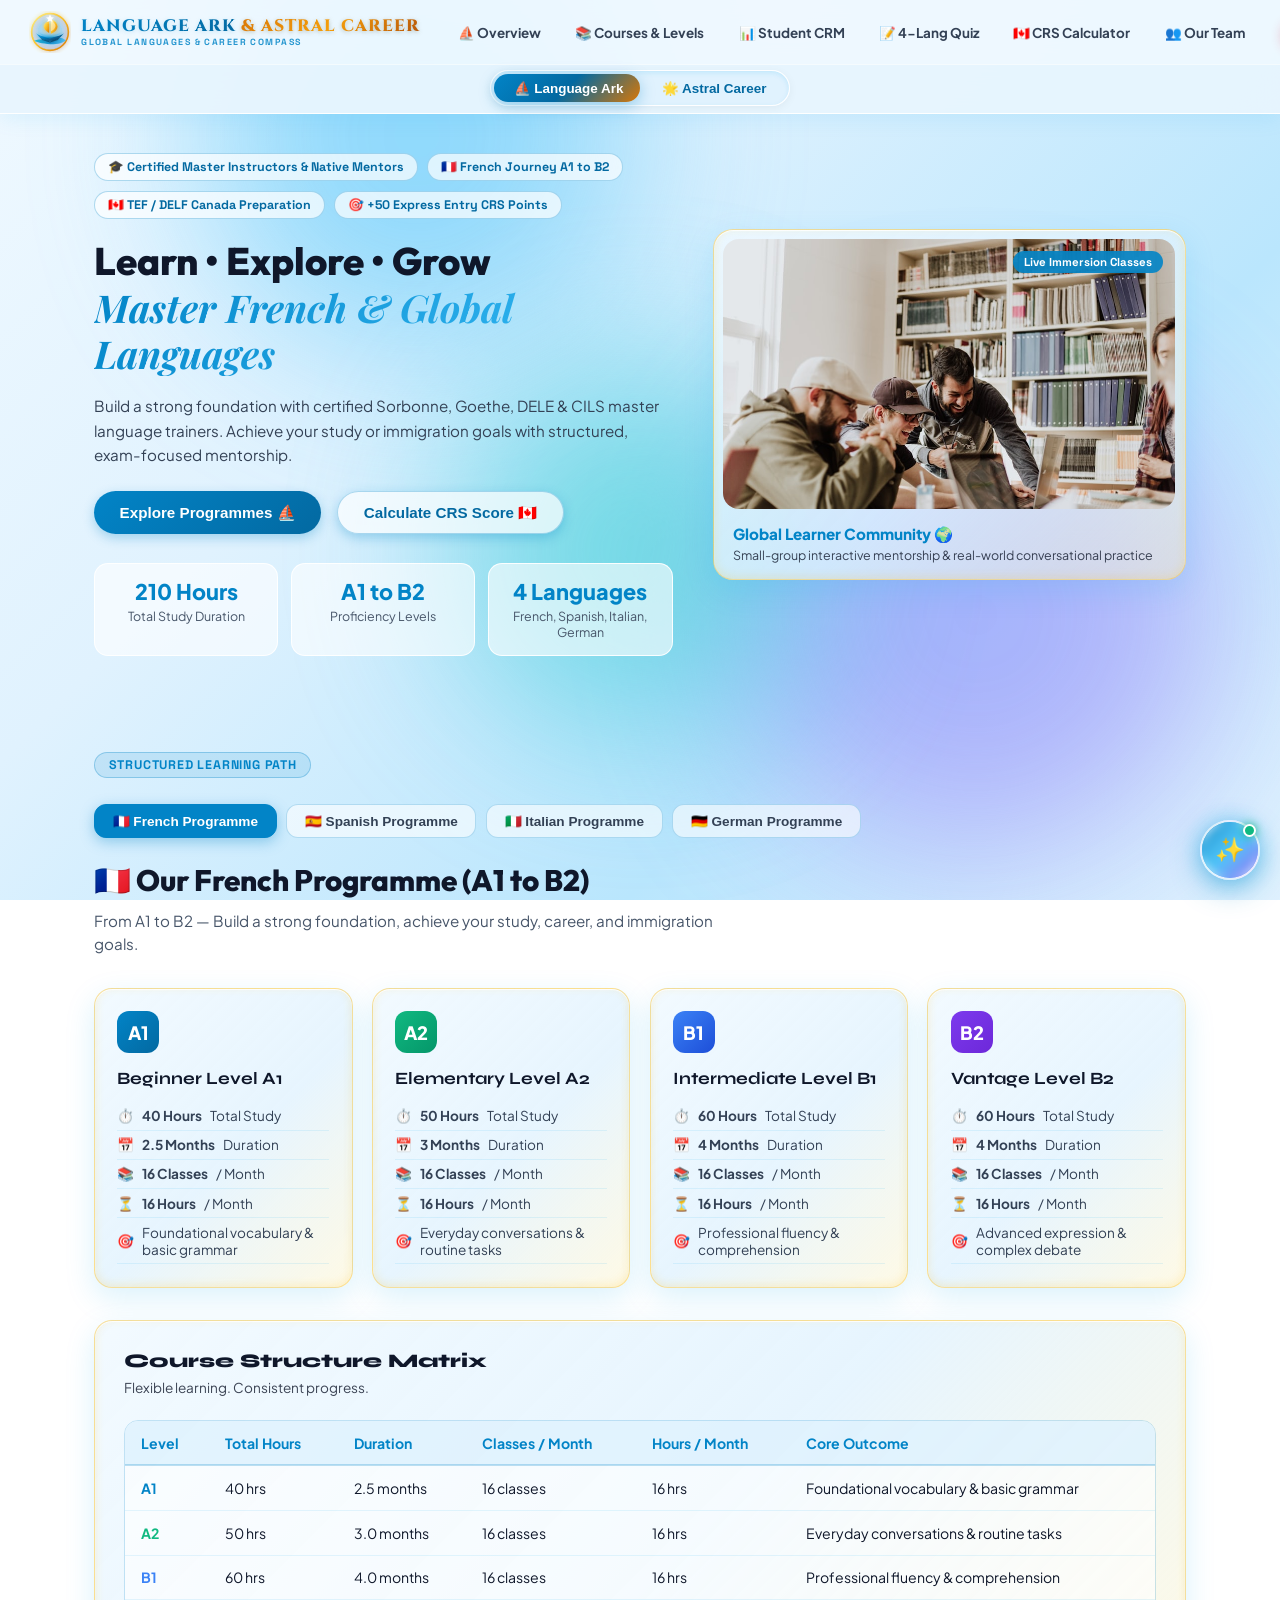
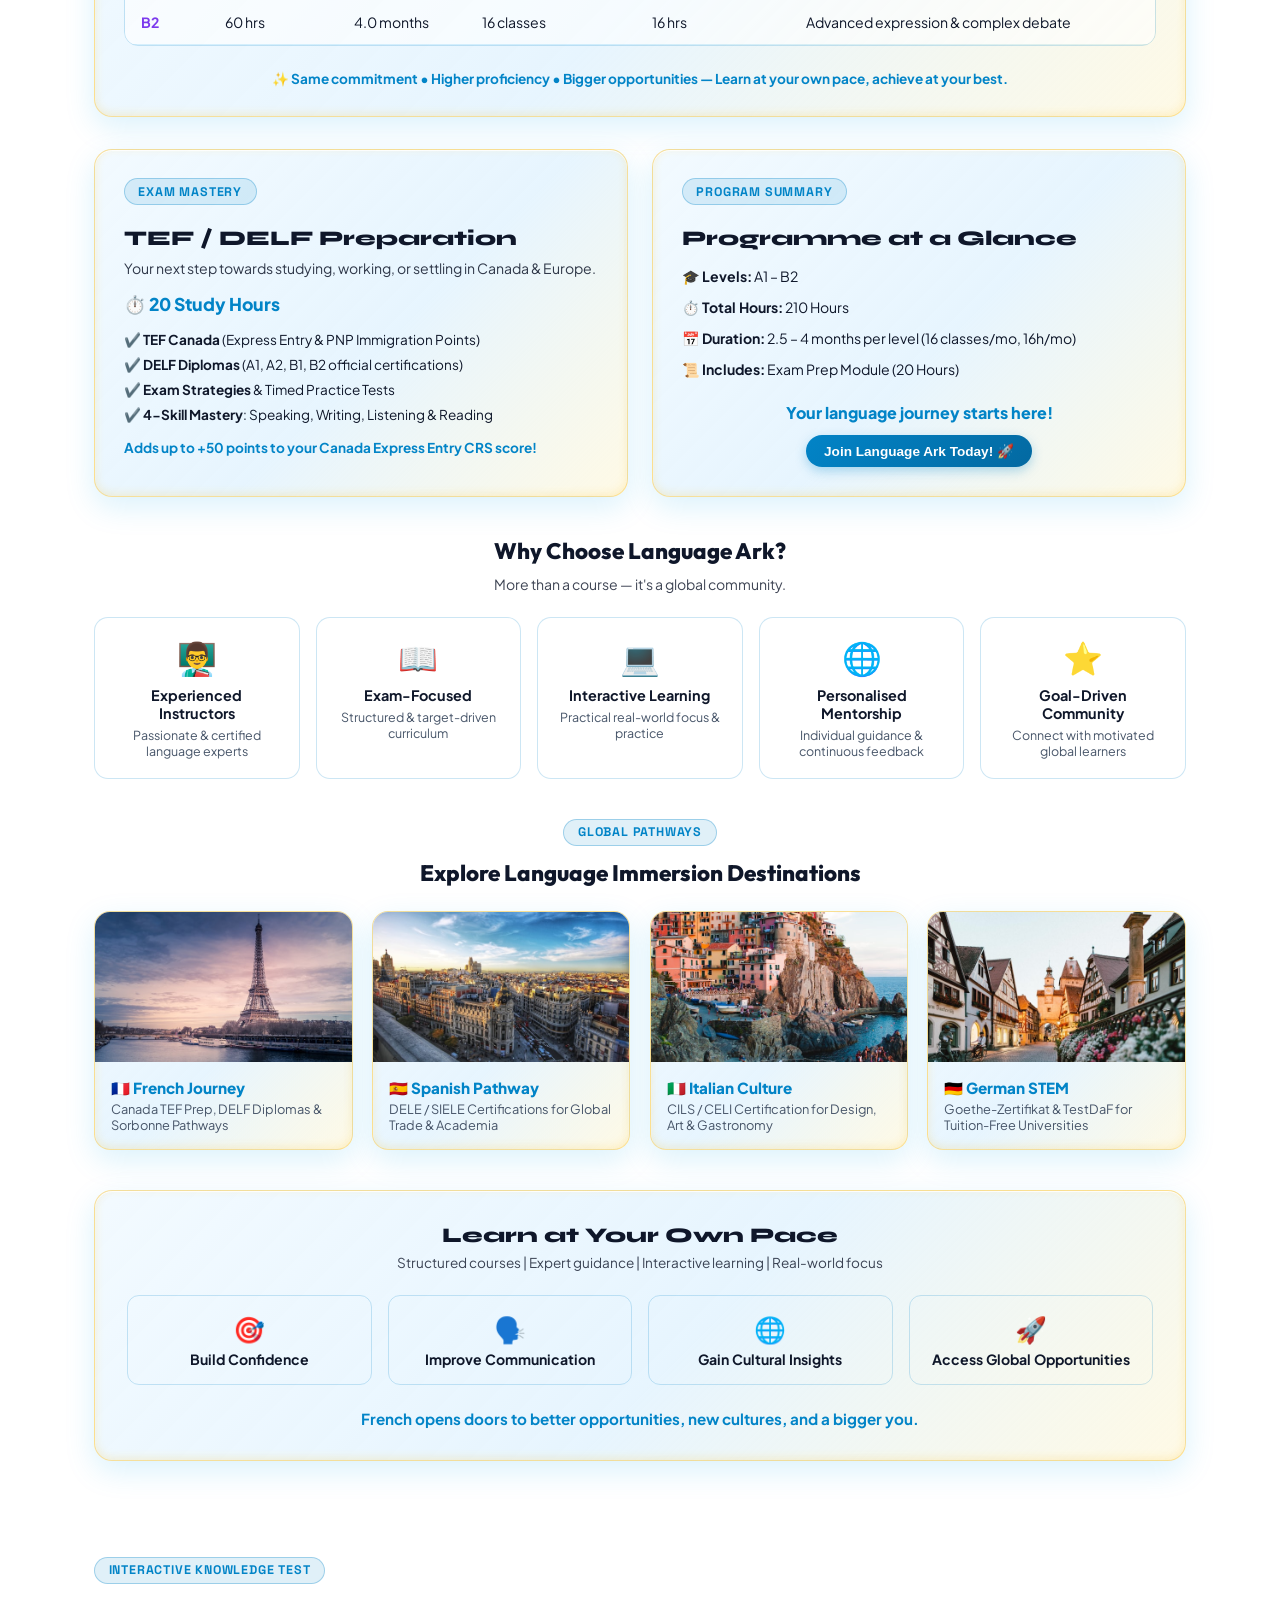
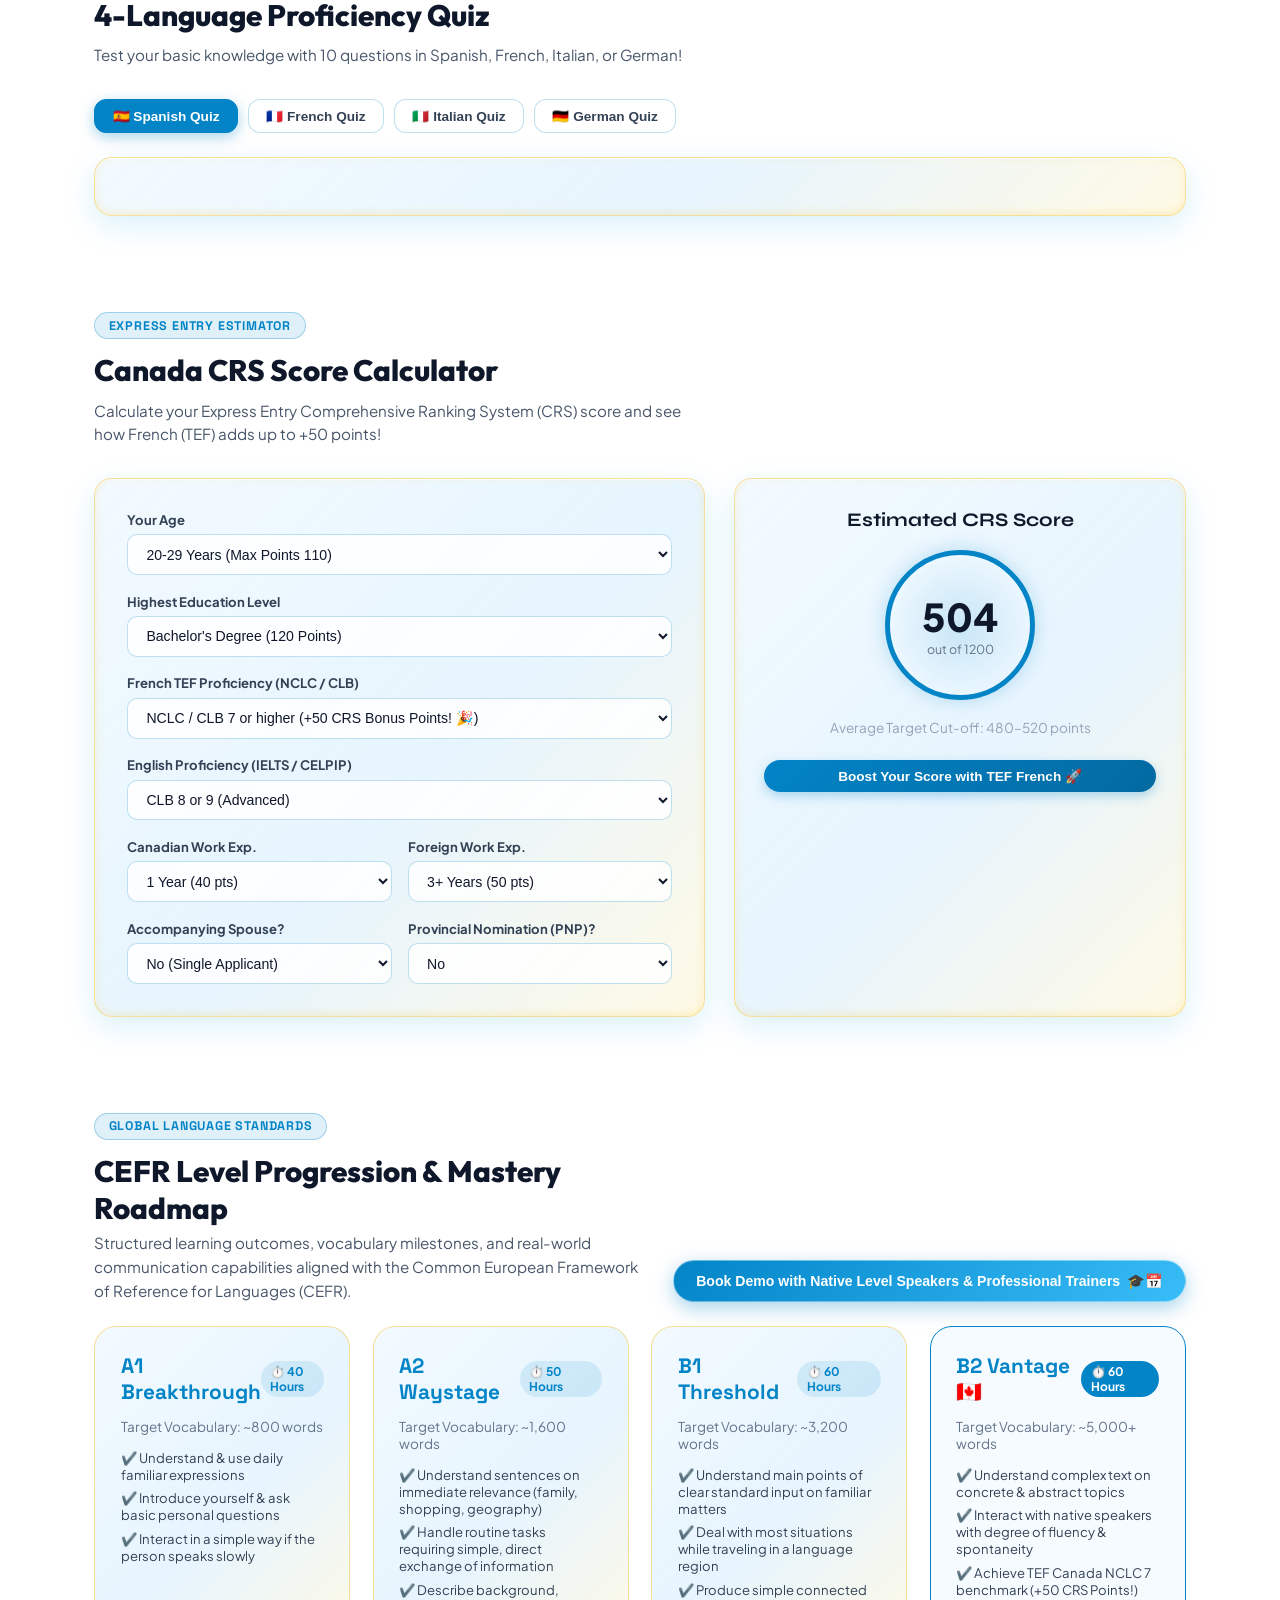
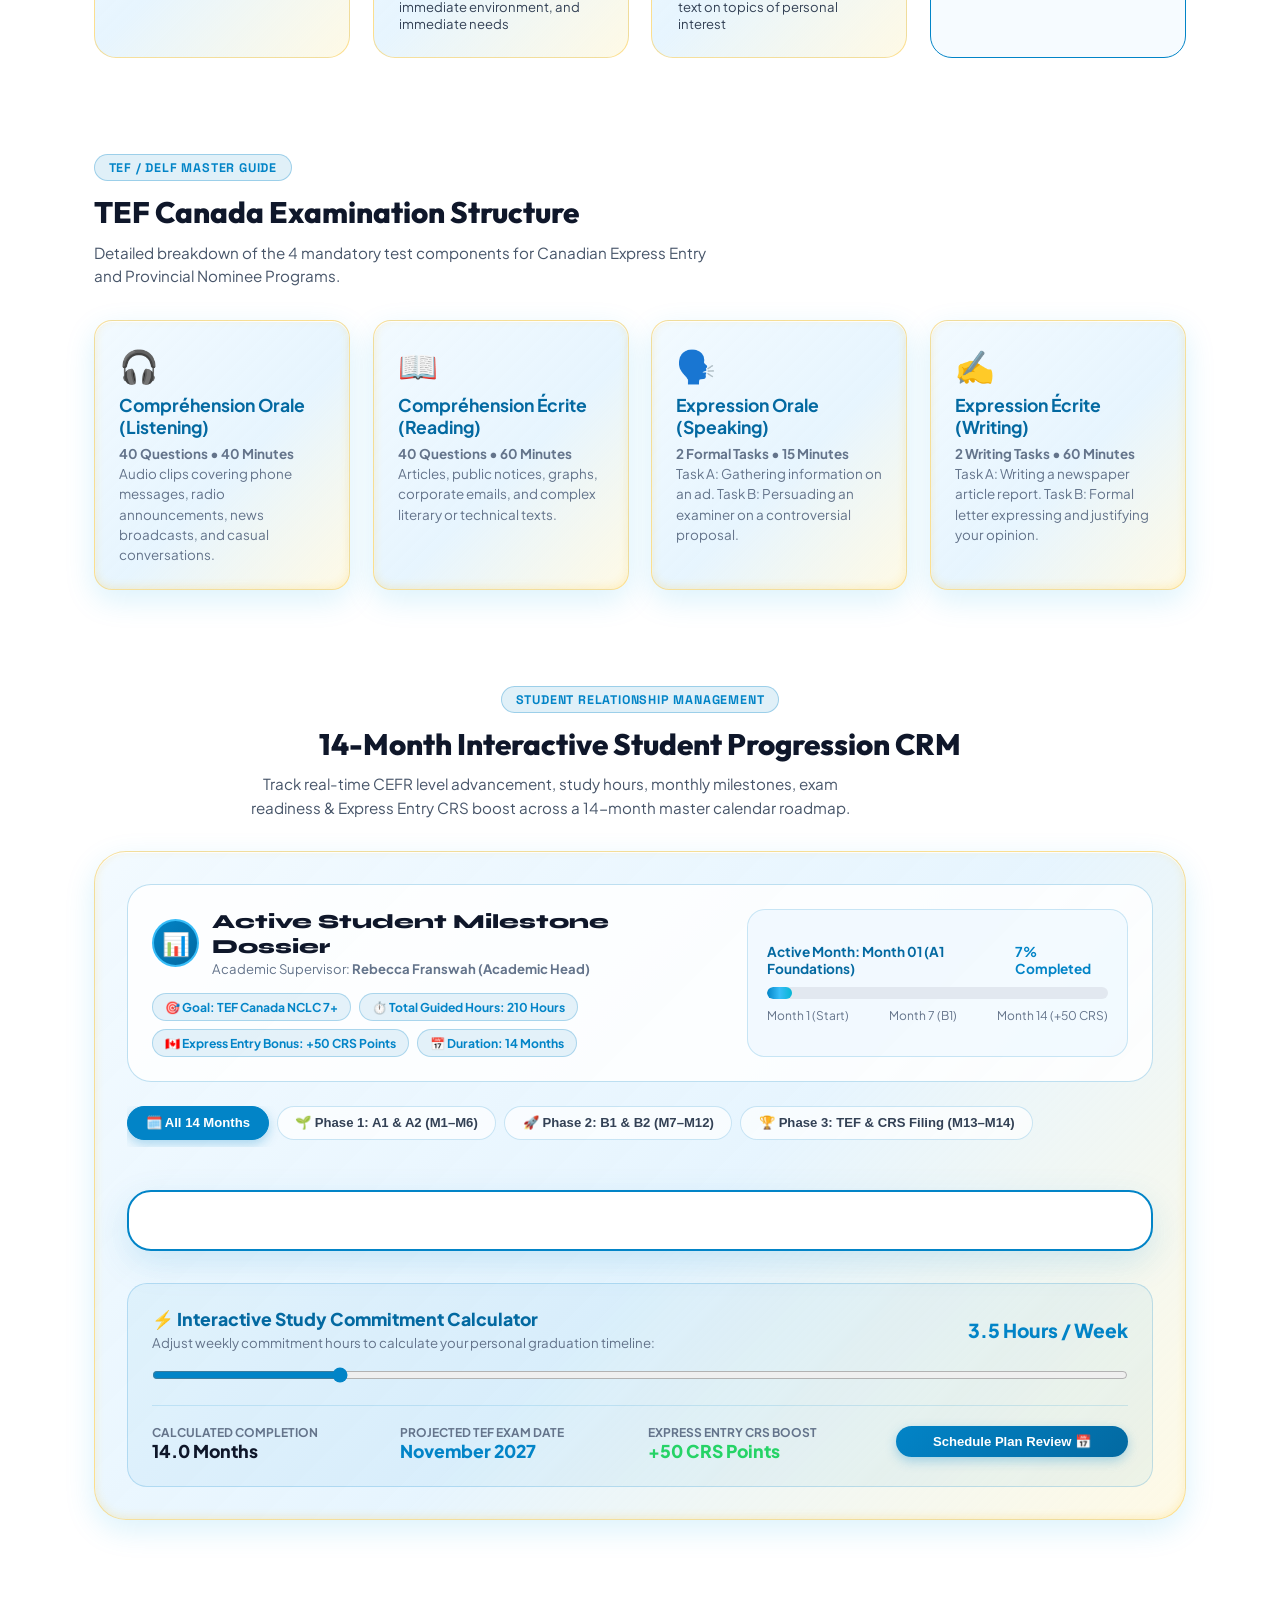
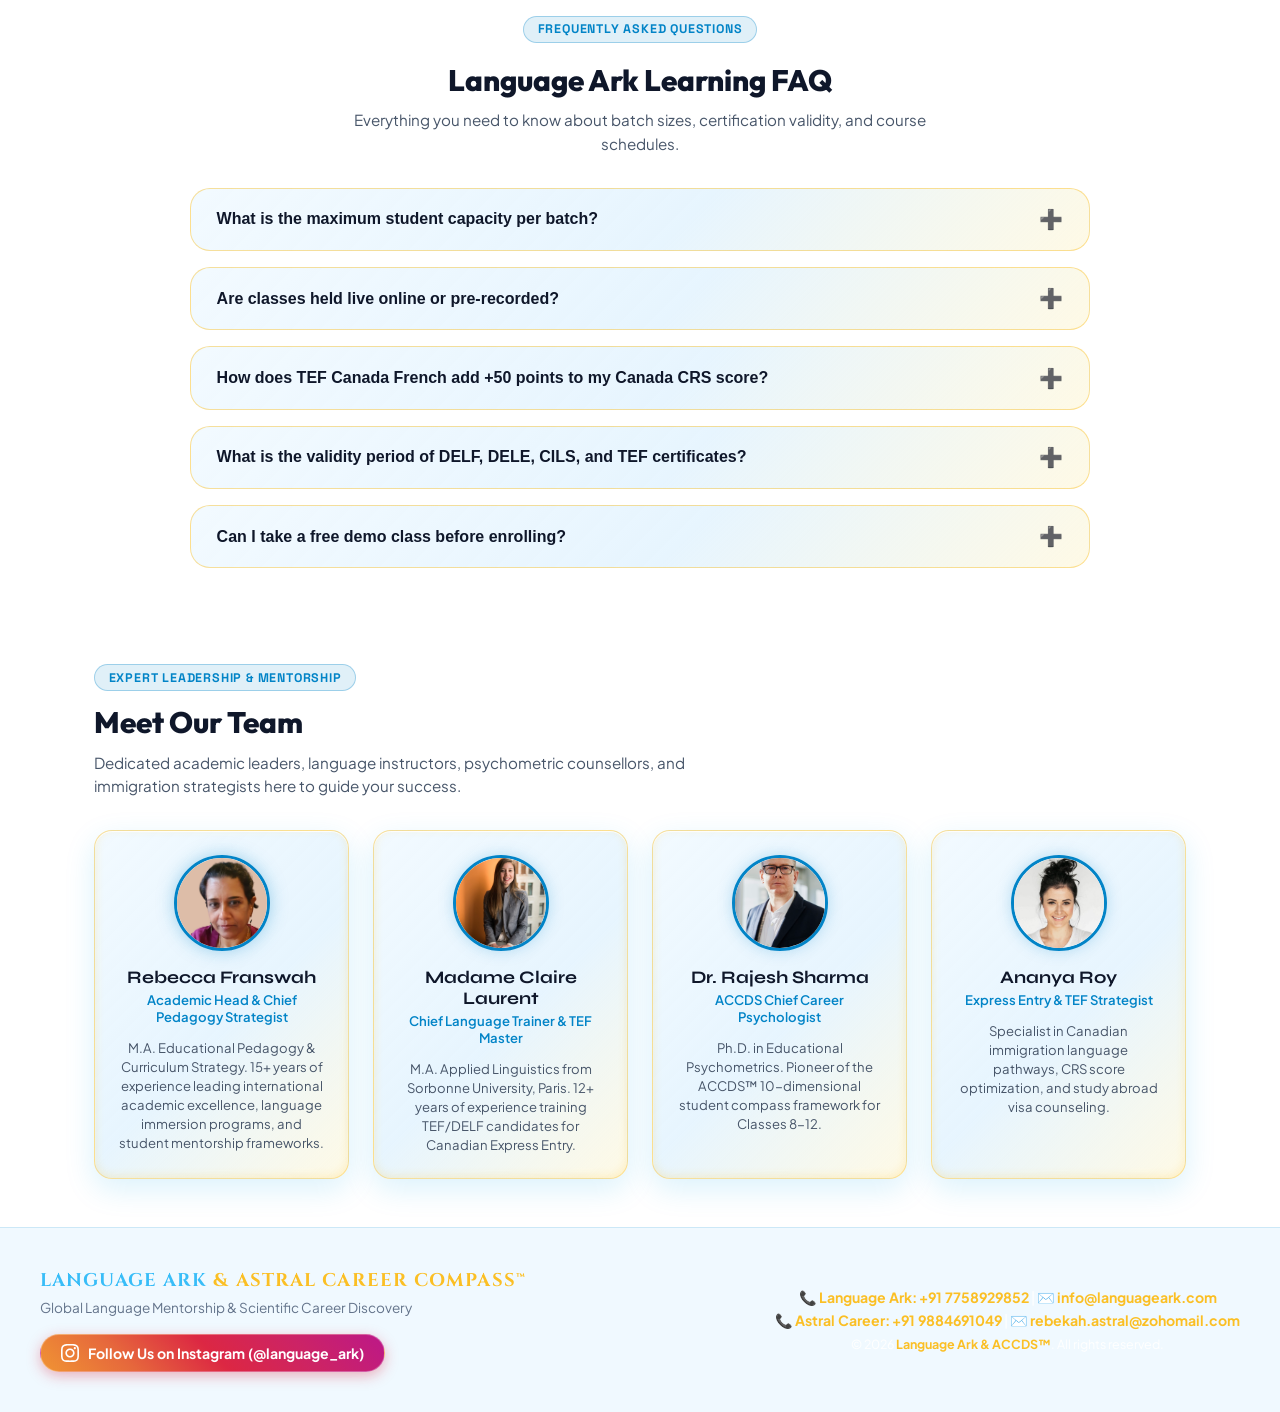
==== index_standalone.html @ 8233372b "first commit: Language Ark & Astral Career complete platform" ====
<!DOCTYPE html>
<html lang="en">
<head>
  <meta charset="UTF-8">
  <meta name="viewport" content="width=device-width, initial-scale=1.0">
  <title>Language Ark & Astral Career Counselling | Global Languages & Career Discovery</title>
  <meta name="description" content="Language Ark and Astral Career Compass - Learn French, Spanish, Italian, German, calculate your Canada CRS score, and explore scientific ACCDS career counselling.">
  
  <!-- Calendly Official Widget Integration -->
  <link href="https://assets.calendly.com/assets/external/widget.css" rel="stylesheet">
  <script src="https://assets.calendly.com/assets/external/widget.js" type="text/javascript" async></script>

  <!-- Custom Glassmorphism Stylesheet -->
  <style>
@import url('https://fonts.googleapis.com/css2?family=Cinzel:wght@600;700;800;900&family=Cinzel+Decorative:wght@700&family=Cormorant+Garamond:ital,wght@0,600;0,700;1,600;1,700&family=Dancing+Script:wght@700&family=Marcellus&family=Outfit:wght@400;500;600;700;800&family=Playfair+Display:ital,wght@0,600;0,700;1,600;1,700&family=Plus+Jakarta+Sans:ital,wght@0,300;0,400;0,500;0,600;0,700;0,800;1,400&family=Space+Grotesk:wght@500;600;700&family=Syne:wght@600;700;800&display=swap');


/* ANIMATED CURSIVE SCRIPT TYPOGRAPHY */
.cursive-text {
  font-family: 'Playfair Display', 'Dancing Script', serif;
  font-style: italic;
}

.cursive-glow-text {
  font-family: 'Playfair Display', 'Dancing Script', serif;
  font-style: italic;
  font-weight: 700;
  background: linear-gradient(135deg, #0284c7 0%, #38bdf8 50%, #06b6d4 100%);
  background-size: 200% auto;
  -webkit-background-clip: text;
  -webkit-text-fill-color: transparent;
  animation: cursiveShimmer 4s infinite ease-in-out;
  display: inline-block;
}

.cursive-gold-text {
  font-family: 'Playfair Display', 'Dancing Script', serif;
  font-style: italic;
  font-weight: 700;
  background: linear-gradient(135deg, #fbbf24 0%, #fef08a 50%, #d97706 100%);
  background-size: 200% auto;
  -webkit-background-clip: text;
  -webkit-text-fill-color: transparent;
  animation: cursiveShimmer 4s infinite ease-in-out;
  display: inline-block;
}

@keyframes cursiveShimmer {
  0% { background-position: 0% center; }
  50% { background-position: 100% center; }
  100% { background-position: 0% center; }
}

:root {
  /* Light Blue & Ocean Palette */
  --bg-light-blue: #f0f9ff;
  --bg-ice-gradient: linear-gradient(135deg, #f0f9ff 0%, #e0f2fe 35%, #bae6fd 70%, #e0f2fe 100%);
  --text-dark: #0f172a;
  --text-muted: #334155;
  --text-blue: #0284c7;
  --accent-gold: #d97706;
  --accent-cyan: #06b6d4;
  --accent-purple: #7c3aed;

  /* Typography */
  --font-heading: 'Syne', 'Outfit', sans-serif;
  --font-mono: 'Space Grotesk', sans-serif;
  --font-body: 'Plus Jakarta Sans', sans-serif;

  /* Light Blue Frosted White Glass with Gold Accent Token */
  --glass-bg: linear-gradient(135deg, rgba(240, 249, 255, 0.85) 0%, rgba(224, 242, 254, 0.78) 55%, rgba(254, 243, 199, 0.45) 100%);
  --glass-bg-hover: linear-gradient(135deg, rgba(240, 249, 255, 0.95) 0%, rgba(224, 242, 254, 0.9) 55%, rgba(253, 230, 138, 0.6) 100%);
  --glass-border: rgba(251, 191, 36, 0.45);
  --glass-shadow: 0 10px 30px rgba(14, 165, 233, 0.15), inset 0 1px 1px rgba(255, 255, 255, 0.95), inset 0 -2px 10px rgba(251, 191, 36, 0.2);
  --glass-blur: blur(20px);
}

.brand-title, .section-heading, h1, h2, h3 {
  font-family: var(--font-heading);
}

.section-tag, .hero-badge, .step-num-badge {
  font-family: var(--font-mono);
}

/* Sophisticated Questionnaire Components */
.pro-stepper-bar {
  display: flex;
  align-items: center;
  gap: 0.5rem;
  overflow-x: auto;
  padding: 0.6rem;
  background: rgba(15, 28, 56, 0.6);
  border-radius: 9999px;
  border: 1px solid rgba(251, 191, 36, 0.25);
  margin-bottom: 2rem;
}

.pro-step-item {
  display: flex;
  align-items: center;
  gap: 0.4rem;
  padding: 0.4rem 0.9rem;
  border-radius: 9999px;
  background: rgba(255, 255, 255, 0.05);
  color: #94a3b8;
  font-family: var(--font-mono);
  font-size: 0.78rem;
  font-weight: 700;
  cursor: pointer;
  transition: all 0.3s ease;
  white-space: nowrap;
}

.pro-step-item.active-step {
  background: linear-gradient(135deg, #fbbf24 0%, #d97706 100%);
  color: #0f172a;
  box-shadow: 0 0 15px rgba(251, 191, 36, 0.4);
}

.pro-step-item.completed-step {
  background: rgba(16, 185, 129, 0.2);
  color: #34d399;
  border: 1px solid rgba(16, 185, 129, 0.4);
}

* {
  box-sizing: border-box;
  margin: 0;
  padding: 0;
  scroll-behavior: smooth;
}

body {
  font-family: 'Plus Jakarta Sans', 'Outfit', sans-serif;
  background: var(--bg-ice-gradient);
  background-attachment: fixed;
  color: var(--text-dark);
  overflow-x: hidden;
  min-height: 100vh;
  position: relative;
  font-size: 0.92rem;
  transition: background 0.5s ease, color 0.5s ease;
}

/* ASTRAL SOPHISTICATED LIGHT ICE & FROSTED GLASS THEME (MATCHES SYSTEM) */
body.theme-astral {
  background: var(--bg-ice-gradient) !important;
  background-attachment: fixed !important;
  color: var(--text-dark) !important;
}

body.theme-astral .navbar-glass {
  background: rgba(10, 32, 58, 0.88) !important;
  border-bottom: 1px solid rgba(255, 255, 255, 0.2) !important;
  box-shadow: 0 6px 25px rgba(0, 0, 0, 0.35);
  backdrop-filter: blur(20px) !important;
  -webkit-backdrop-filter: blur(20px) !important;
}

body.theme-astral .brand-title {
  color: #fbbf24 !important;
}

body.theme-astral .nav-link-item a {
  color: #f1f5f9 !important;
}

body.theme-astral .nav-link-item a:hover {
  color: #fbbf24 !important;
  background: rgba(255, 255, 255, 0.2) !important;
}

body.theme-astral .glass-panel, body.theme-astral .glass-panel-interactive {
  background: linear-gradient(145deg, rgba(16, 48, 84, 0.68) 0%, rgba(24, 72, 120, 0.58) 55%, rgba(251, 191, 36, 0.25) 100%) !important;
  border: 1px solid rgba(251, 191, 36, 0.45) !important;
  color: #f8fafc !important;
  box-shadow: 0 15px 35px rgba(0, 0, 0, 0.35), inset 0 1px 1px rgba(255, 255, 255, 0.35), inset 0 -2px 12px rgba(251, 191, 36, 0.22) !important;
  backdrop-filter: blur(22px) saturate(150%) !important;
  -webkit-backdrop-filter: blur(22px) saturate(150%) !important;
}

body.theme-astral .glass-panel-interactive:hover {
  background: linear-gradient(145deg, rgba(22, 64, 112, 0.85) 0%, rgba(32, 92, 152, 0.78) 55%, rgba(251, 191, 36, 0.38) 100%) !important;
  border-color: #fbbf24 !important;
  box-shadow: 0 20px 45px rgba(251, 191, 36, 0.45), inset 0 1px 1px rgba(255, 255, 255, 0.45) !important;
}

body.theme-astral .liquid-bg-container {
  opacity: 0.6 !important;
}

body.theme-astral .orb-1 {
  background: radial-gradient(circle, #f59e0b 0%, #d97706 100%) !important;
  opacity: 0.35 !important;
}

body.theme-astral .orb-2 {
  background: radial-gradient(circle, #38bdf8 0%, #1d4ed8 100%) !important;
  opacity: 0.4 !important;
}

body.theme-astral .orb-3 {
  background: radial-gradient(circle, #60a5fa 0%, #0369a1 100%) !important;
  opacity: 0.35 !important;
}

/* HIGH CONTRAST NAVY BLUE TYPOGRAPHY OVERRIDES FOR ASTRAL TAB DESCRIPTIONS */
body.theme-astral p,
body.theme-astral .hero-description,
body.theme-astral .card-desc,
body.theme-astral .caption-sub,
body.theme-astral .text-muted,
body.theme-astral .sub-text,
body.theme-astral .section-subtitle,
body.theme-astral .team-bio {
  color: #0b2545 !important;
  font-weight: 600 !important;
}

body.theme-astral h1,
body.theme-astral h2,
body.theme-astral h3,
body.theme-astral h4,
body.theme-astral h5,
body.theme-astral h6,
body.theme-astral .hero-title,
body.theme-astral .card-title,
body.theme-astral .section-heading,
body.theme-astral .caption-title {
  color: #041226 !important;
  font-weight: 800 !important;
}

/* Background Liquid Ambient Canvas */
.liquid-bg-container {
  position: fixed;
  top: 0;
  left: 0;
  width: 100vw;
  height: 100vh;
  z-index: -2;
  overflow: hidden;
  pointer-events: none;
}

.liquid-orb {
  position: absolute;
  border-radius: 50%;
  filter: blur(80px);
  opacity: 0.55;
  animation: floatOrb 22s infinite alternate ease-in-out;
}

.orb-1 {
  top: -10%;
  left: 15%;
  width: 450px;
  height: 450px;
  background: radial-gradient(circle, #38bdf8 0%, #7dd3fc 100%);
}

.orb-2 {
  bottom: 5%;
  right: 5%;
  width: 480px;
  height: 480px;
  background: radial-gradient(circle, #818cf8 0%, #c084fc 100%);
  animation-delay: -7s;
}

.orb-3 {
  top: 40%;
  left: 35%;
  width: 380px;
  height: 380px;
  background: radial-gradient(circle, #2dd4bf 0%, #38bdf8 100%);
  animation-delay: -14s;
}

@keyframes floatOrb {
  0% { transform: translate(0, 0) scale(1); }
  50% { transform: translate(70px, 50px) scale(1.12); }
  100% { transform: translate(-40px, 90px) scale(0.92); }
}

/* Glass Surface Styling */
.glass-panel {
  background: var(--glass-bg);
  backdrop-filter: var(--glass-blur);
  -webkit-backdrop-filter: var(--glass-blur);
  border: 1px solid var(--glass-border);
  border-radius: 18px;
  box-shadow: var(--glass-shadow);
  transition: all 0.35s cubic-bezier(0.16, 1, 0.3, 1);
}

.glass-panel-interactive {
  background: var(--glass-bg);
  backdrop-filter: var(--glass-blur);
  -webkit-backdrop-filter: var(--glass-blur);
  border: 1px solid var(--glass-border);
  border-radius: 18px;
  box-shadow: var(--glass-shadow);
  transition: all 0.3s cubic-bezier(0.16, 1, 0.3, 1);
}

.glass-panel-interactive:hover {
  background: var(--glass-bg-hover);
  transform: translateY(-3px);
  border-color: #38bdf8;
  box-shadow: 0 15px 35px rgba(14, 165, 233, 0.2), 0 0 20px rgba(56, 189, 248, 0.25);
}

/* Header Navigation Bar */
.navbar-glass {
  position: fixed;
  top: 0;
  left: 0;
  right: 0;
  z-index: 1000;
  background: rgba(240, 249, 255, 0.92);
  backdrop-filter: blur(25px);
  -webkit-backdrop-filter: blur(25px);
  border-bottom: 1px solid rgba(255, 255, 255, 0.95);
  box-shadow: 0 4px 20px rgba(14, 165, 233, 0.1);
  transition: background 0.4s cubic-bezier(0.4, 0, 0.2, 1), border-color 0.4s ease, box-shadow 0.4s ease;
}

.navbar-top-row {
  display: flex;
  align-items: center;
  justify-content: space-between;
  padding: 0.55rem 1.8rem;
  gap: 1.5rem;
}

.navbar-nav-links-wrapper {
  display: flex;
  align-items: center;
  justify-content: center;
  flex: 1;
}

.navbar-tab-row {
  display: flex;
  align-items: center;
  justify-content: center;
  padding: 0.35rem 1.8rem 0.45rem 1.8rem;
  background: rgba(224, 242, 254, 0.5);
  border-top: 1px solid rgba(255, 255, 255, 0.6);
  transition: all 0.35s ease;
}

body.theme-astral .navbar-tab-row {
  background: rgba(11, 37, 69, 0.75);
  border-top: 1px solid rgba(251, 191, 36, 0.25);
}

.brand-container {
  display: flex;
  align-items: center;
  gap: 0.65rem;
  cursor: pointer;
  flex-shrink: 0;
  transition: transform 0.3s ease;
  user-select: none;
}

.brand-container:hover {
  transform: translateY(-1px);
}

.brand-logo-svg {
  transition: transform 0.4s cubic-bezier(0.34, 1.56, 0.64, 1), filter 0.4s ease;
}

.brand-container:hover .brand-logo-svg {
  transform: scale(1.08) rotate(3deg);
  filter: drop-shadow(0 0 12px rgba(56, 189, 248, 0.6));
}

.brand-text-group {
  display: flex;
  flex-direction: column;
  justify-content: center;
  line-height: 1.12;
}

.brand-title {
  font-family: 'Cinzel', 'Cormorant Garamond', 'Playfair Display', serif;
  font-size: 1.04rem;
  font-weight: 800;
  letter-spacing: 0.06em;
  text-transform: uppercase;
  background: linear-gradient(135deg, #0284c7 0%, #0369a1 50%, #0f172a 100%);
  -webkit-background-clip: text;
  -webkit-text-fill-color: transparent;
  filter: drop-shadow(0 1px 2px rgba(2, 132, 199, 0.2));
  transition: all 0.4s cubic-bezier(0.4, 0, 0.2, 1);
  white-space: nowrap;
}

body.theme-astral .brand-title {
  background: linear-gradient(135deg, #ffffff 0%, #e0f2fe 45%, #38bdf8 100%);
  -webkit-background-clip: text;
  -webkit-text-fill-color: transparent;
  filter: drop-shadow(0 0 10px rgba(56, 189, 248, 0.5));
}

.brand-subtext {
  font-family: 'Cinzel', 'Cormorant Garamond', 'Playfair Display', serif;
  font-size: 1.04rem;
  font-weight: 800;
  letter-spacing: 0.06em;
  text-transform: uppercase;
  background: linear-gradient(135deg, #d97706 0%, #f59e0b 50%, #b45309 100%);
  -webkit-background-clip: text;
  -webkit-text-fill-color: transparent;
  filter: drop-shadow(0 1px 2px rgba(217, 119, 6, 0.25));
  transition: all 0.4s cubic-bezier(0.4, 0, 0.2, 1);
}

body.theme-astral .brand-subtext {
  background: linear-gradient(135deg, #fbbf24 0%, #fff5c0 35%, #f59e0b 70%, #d97706 100%);
  background-size: 200% auto;
  -webkit-background-clip: text;
  -webkit-text-fill-color: transparent;
  animation: brandGoldGlow 4s infinite ease-in-out;
  filter: drop-shadow(0 0 12px rgba(251, 191, 36, 0.5));
}

.brand-tagline {
  font-family: 'Space Grotesk', 'Plus Jakarta Sans', sans-serif;
  font-size: 0.56rem;
  font-weight: 700;
  letter-spacing: 0.16em;
  text-transform: uppercase;
  color: #0284c7;
  opacity: 0.85;
  margin-top: 1px;
  transition: color 0.4s ease, opacity 0.4s ease;
  white-space: nowrap;
}

body.theme-astral .brand-tagline {
  color: #fbbf24;
  opacity: 0.9;
  text-shadow: 0 0 6px rgba(251, 191, 36, 0.35);
}

@keyframes brandGoldGlow {
  0% { background-position: 0% center; }
  50% { background-position: 100% center; }
  100% { background-position: 0% center; }
}


/* CENTERED MAIN TABS */
.tab-switcher-container {
  display: flex;
  position: relative;
  background: rgba(224, 242, 254, 0.85);
  padding: 3px;
  border-radius: 9999px;
  border: 1px solid rgba(255, 255, 255, 0.95);
  box-shadow: inset 0 2px 5px rgba(14, 165, 233, 0.15), 0 2px 10px rgba(0, 0, 0, 0.05);
  flex-shrink: 0;
}

body.theme-astral .tab-switcher-container {
  background: rgba(8, 22, 39, 0.9);
  border-color: rgba(251, 191, 36, 0.4);
}

.tab-btn {
  padding: 0.4rem 1.2rem;
  border-radius: 9999px;
  border: none;
  background: transparent;
  color: #0369a1;
  font-weight: 700;
  font-size: 0.84rem;
  cursor: pointer;
  transition: all 0.35s ease;
  display: flex;
  align-items: center;
  gap: 0.35rem;
  position: relative;
  z-index: 2;
  white-space: nowrap;
}

body.theme-astral .tab-btn {
  color: #cbd5e1;
}

.tab-btn.active {
  color: #ffffff !important;
}

.tab-btn-pill {
  position: absolute;
  top: 3px;
  bottom: 3px;
  left: 3px;
  width: calc(50% - 3px);
  border-radius: 9999px;
  background: linear-gradient(135deg, #0284c7 0%, #0369a1 50%, #d97706 100%);
  box-shadow: 0 4px 15px rgba(2, 132, 199, 0.35);
  transition: transform 0.35s cubic-bezier(0.34, 1.56, 0.64, 1);
  z-index: 1;
}

.tab-switcher-container[data-active="astral"] .tab-btn-pill {
  transform: translateX(100%);
  background: linear-gradient(135deg, #fbbf24 0%, #d97706 60%, #7c3aed 100%);
  box-shadow: 0 4px 15px rgba(251, 191, 36, 0.4);
}

/* Nav Section Links & Action */
.nav-links {
  display: flex;
  align-items: center;
  justify-content: center;
  gap: 0.45rem;
  list-style: none;
  flex-wrap: nowrap;
}

.nav-link-item a {
  color: #334155;
  text-decoration: none;
  font-size: 0.84rem;
  font-weight: 700;
  padding: 0.35rem 0.85rem;
  border-radius: 9999px;
  transition: all 0.25s ease;
  white-space: nowrap;
}

.nav-link-item a:hover {
  color: #0284c7;
  background: rgba(255, 255, 255, 0.7);
  transform: translateY(-1px);
}

.cta-demo-btn {
  background: linear-gradient(135deg, #0284c7 0%, #0369a1 100%);
  color: #ffffff;
  font-weight: 700;
  font-size: 0.85rem;
  padding: 0.5rem 1.1rem;
  border-radius: 9999px;
  border: none;
  cursor: pointer;
  box-shadow: 0 4px 12px rgba(2, 132, 199, 0.3);
  transition: all 0.25s ease;
  display: flex;
  align-items: center;
  gap: 0.4rem;
}

.cta-demo-btn:hover {
  transform: scale(1.03);
  box-shadow: 0 6px 18px rgba(2, 132, 199, 0.45);
}

/* Hero Photography Split Layout */
.hero-split-grid {
  display: grid;
  grid-template-columns: 1.1fr 0.9fr;
  gap: 2.5rem;
  align-items: center;
}

@media (max-width: 900px) {
  .hero-split-grid {
    grid-template-columns: 1fr;
    text-align: center;
  }
}

.hero-photo-card {
  padding: 0.6rem;
  border-radius: 20px;
  overflow: hidden;
}

.hero-img-wrapper {
  position: relative;
  width: 100%;
  height: 270px;
  border-radius: 16px;
  overflow: hidden;
}

.hero-people-img {
  width: 100%;
  height: 100%;
  object-fit: cover;
  display: block;
  transition: transform 0.4s ease;
}

.hero-photo-card:hover .hero-people-img {
  transform: scale(1.04);
}

.hero-img-badge {
  position: absolute;
  top: 12px;
  right: 12px;
  background: rgba(2, 132, 199, 0.9);
  color: #ffffff;
  font-family: var(--font-mono);
  font-size: 0.72rem;
  font-weight: 700;
  padding: 0.25rem 0.7rem;
  border-radius: 9999px;
  backdrop-filter: blur(10px);
}

.hero-photo-caption {
  padding: 0.9rem 0.6rem 0.4rem 0.6rem;
}

.caption-title {
  font-weight: 800;
  font-size: 0.95rem;
  color: #0284c7;
}

.caption-sub {
  font-size: 0.78rem;
  opacity: 0.8;
  margin-top: 0.2rem;
}

/* View Transition Container */
.tab-content-wrapper {
  margin-top: 105px;
  position: relative;
  width: 100%;
  min-height: calc(100vh - 105px);
}

.tab-pane {
  display: none;
  opacity: 0;
  transform: translateY(10px);
  transition: opacity 0.4s ease, transform 0.4s ease;
}

.tab-pane.active-pane {
  display: block;
  opacity: 1;
  transform: translateY(0);
}

/* Section Containers & Perfect Reduced Typography */
.section-container {
  max-width: 1140px;
  margin: 0 auto;
  padding: 3rem 1.5rem;
}

.section-tag {
  display: inline-flex;
  align-items: center;
  gap: 0.4rem;
  padding: 0.28rem 0.85rem;
  border-radius: 9999px;
  background: rgba(2, 132, 199, 0.12);
  border: 1px solid rgba(2, 132, 199, 0.3);
  color: #0284c7;
  font-size: 0.78rem;
  font-weight: 700;
  text-transform: uppercase;
  letter-spacing: 0.8px;
  margin-bottom: 0.8rem;
}

.section-heading {
  font-family: 'Outfit', sans-serif;
  font-size: 1.85rem;
  font-weight: 800;
  line-height: 1.25;
  margin-bottom: 0.6rem;
  color: #0f172a;
}

.section-subtitle {
  color: #475569;
  font-size: 0.95rem;
  max-width: 620px;
  margin-bottom: 2rem;
  line-height: 1.55;
}

/* Hero Section Styling */
.hero-grid {
  display: grid;
  grid-template-columns: 1.15fr 0.85fr;
  gap: 2.5rem;
  align-items: center;
  padding-top: 1.5rem;
  padding-bottom: 3rem;
}

.hero-badge-group {
  display: flex;
  gap: 0.6rem;
  flex-wrap: wrap;
  margin-bottom: 1.2rem;
}

.hero-badge {
  background: rgba(255, 255, 255, 0.7);
  border: 1px solid rgba(2, 132, 199, 0.3);
  color: #0369a1;
  padding: 0.32rem 0.8rem;
  border-radius: 9999px;
  font-size: 0.78rem;
  font-weight: 700;
  display: flex;
  align-items: center;
  gap: 0.35rem;
}

.hero-title {
  font-family: 'Outfit', sans-serif;
  font-size: 2.2rem;
  font-weight: 800;
  line-height: 1.2;
  margin-bottom: 1rem;
  color: #0f172a;
}

.hero-title span.glow-text {
  background: linear-gradient(135deg, #0284c7 0%, #0369a1 50%, #d97706 100%);
  -webkit-background-clip: text;
  -webkit-text-fill-color: transparent;
}

.hero-description {
  font-size: 0.95rem;
  color: #334155;
  line-height: 1.6;
  margin-bottom: 1.6rem;
}

.hero-stats-row {
  display: grid;
  grid-template-columns: repeat(3, 1fr);
  gap: 0.8rem;
  margin-top: 1.5rem;
}

.hero-stat-card {
  padding: 0.9rem;
  border-radius: 14px;
  background: rgba(255, 255, 255, 0.6);
  border: 1px solid rgba(255, 255, 255, 0.9);
  text-align: center;
}

.hero-stat-num {
  font-size: 1.35rem;
  font-weight: 800;
  color: #0284c7;
}

.hero-stat-label {
  font-size: 0.78rem;
  color: #475569;
  margin-top: 0.2rem;
}

.hero-poster-frame {
  position: relative;
  border-radius: 18px;
  overflow: hidden;
  box-shadow: 0 15px 35px rgba(14, 165, 233, 0.18);
  border: 1px solid rgba(255, 255, 255, 0.9);
}

.hero-poster-img {
  width: 100%;
  height: auto;
  display: block;
  transition: transform 0.4s ease;
}

.hero-poster-frame:hover .hero-poster-img {
  transform: scale(1.02);
}

/* Course Grid */
.course-grid {
  display: grid;
  grid-template-columns: repeat(auto-fit, minmax(230px, 1fr));
  gap: 1.2rem;
}

.course-card {
  padding: 1.4rem;
  position: relative;
}

.course-level-tag {
  width: 42px;
  height: 42px;
  border-radius: 12px;
  display: flex;
  align-items: center;
  justify-content: center;
  font-weight: 800;
  font-size: 1.15rem;
  color: #ffffff;
  margin-bottom: 0.9rem;
}

.level-a1 { background: linear-gradient(135deg, #0284c7, #0369a1); }
.level-a2 { background: linear-gradient(135deg, #10b981, #059669); }
.level-b1 { background: linear-gradient(135deg, #3b82f6, #1d4ed8); }
.level-b2 { background: linear-gradient(135deg, #7c3aed, #6d28d9); }

.course-details-list {
  list-style: none;
  margin-top: 0.8rem;
  font-size: 0.85rem;
  color: #334155;
}

.course-details-list li {
  padding: 0.35rem 0;
  display: flex;
  align-items: center;
  gap: 0.5rem;
  border-bottom: 1px solid rgba(14, 165, 233, 0.1);
}

/* Quiz Section */
.quiz-language-selector {
  display: flex;
  gap: 0.6rem;
  flex-wrap: wrap;
  margin-bottom: 1.5rem;
}

.lang-btn {
  padding: 0.5rem 1.1rem;
  border-radius: 12px;
  border: 1px solid rgba(2, 132, 199, 0.25);
  background: rgba(255, 255, 255, 0.6);
  color: #334155;
  font-weight: 700;
  font-size: 0.85rem;
  cursor: pointer;
  transition: all 0.25s ease;
  display: flex;
  align-items: center;
  gap: 0.5rem;
}

.lang-btn.active-lang {
  background: #0284c7;
  border-color: #0284c7;
  color: #ffffff;
  box-shadow: 0 4px 14px rgba(2, 132, 199, 0.35);
}

.quiz-card {
  padding: 1.8rem;
}

.quiz-progress-bar-bg {
  width: 100%;
  height: 6px;
  background: rgba(14, 165, 233, 0.15);
  border-radius: 9999px;
  overflow: hidden;
  margin-bottom: 1.5rem;
}

.quiz-progress-fill {
  height: 100%;
  width: 10%;
  background: linear-gradient(90deg, #0284c7, #d97706);
  border-radius: 9999px;
  transition: width 0.35s ease;
}

.question-title {
  font-size: 1.1rem;
  font-weight: 700;
  margin-bottom: 1.2rem;
  color: #0f172a;
}

.quiz-options-grid {
  display: grid;
  grid-template-columns: 1fr;
  gap: 0.8rem;
}

.quiz-option-btn {
  padding: 0.8rem 1.1rem;
  border-radius: 12px;
  background: rgba(255, 255, 255, 0.75);
  border: 1px solid rgba(14, 165, 233, 0.2);
  color: #0f172a;
  font-size: 0.88rem;
  font-weight: 600;
  text-align: left;
  cursor: pointer;
  transition: all 0.2s ease;
  display: flex;
  align-items: center;
  justify-content: space-between;
}

.quiz-option-btn:hover {
  background: #ffffff;
  border-color: #0284c7;
}

.quiz-option-btn.correct-option {
  background: rgba(16, 185, 129, 0.2) !important;
  border-color: #10b981 !important;
  color: #065f46 !important;
}

.quiz-option-btn.incorrect-option {
  background: rgba(239, 68, 68, 0.18) !important;
  border-color: #ef4444 !important;
  color: #991b1b !important;
}

/* Glass Table Styling */
.glass-table-container {
  width: 100%;
  overflow-x: auto;
  border-radius: 14px;
  border: 1px solid rgba(2, 132, 199, 0.2);
  margin: 1.5rem 0;
}

.glass-table {
  width: 100%;
  border-collapse: collapse;
  text-align: left;
  font-size: 0.88rem;
}

.glass-table th {
  background: rgba(224, 242, 254, 0.85);
  color: #0284c7;
  font-weight: 700;
  padding: 0.8rem 1rem;
  border-bottom: 2px solid rgba(2, 132, 199, 0.25);
}

.glass-table td {
  padding: 0.8rem 1rem;
  color: #0f172a;
  border-bottom: 1px solid rgba(14, 165, 233, 0.1);
  background: rgba(255, 255, 255, 0.6);
}

.glass-table tr:hover td {
  background: rgba(255, 255, 255, 0.9);
}

/* Pillars & Feature Grid */
.pillar-grid {
  display: grid;
  grid-template-columns: repeat(auto-fit, minmax(180px, 1fr));
  gap: 1rem;
  margin-top: 1.5rem;
}

.pillar-card {
  padding: 1.2rem;
  text-align: center;
  border-radius: 14px;
  background: rgba(255, 255, 255, 0.7);
  border: 1px solid rgba(2, 132, 199, 0.2);
}

.pillar-icon {
  font-size: 2rem;
  margin-bottom: 0.5rem;
}

.pillar-title {
  font-weight: 700;
  font-size: 0.9rem;
  color: #0f172a;
  margin-bottom: 0.3rem;
}

.pillar-desc {
  font-size: 0.78rem;
  color: #475569;
}

/* CRS Calculator Section */
.crs-grid {
  display: grid;
  grid-template-columns: 1.15fr 0.85fr;
  gap: 1.8rem;
}

.calculator-form {
  display: flex;
  flex-direction: column;
  gap: 1.1rem;
}

.form-group-glass {
  display: flex;
  flex-direction: column;
  gap: 0.4rem;
}

.form-label-glass {
  font-size: 0.82rem;
  font-weight: 700;
  color: #334155;
}

.select-glass, .input-glass {
  padding: 0.65rem 0.9rem;
  border-radius: 10px;
  background: rgba(255, 255, 255, 0.85);
  border: 1px solid rgba(2, 132, 199, 0.25);
  color: #0f172a;
  font-size: 0.88rem;
  outline: none;
  transition: border-color 0.25s ease;
}

.select-glass:focus, .input-glass:focus {
  border-color: #0284c7;
}

.crs-score-card {
  padding: 1.8rem;
  text-align: center;
  position: sticky;
  top: 90px;
}

.crs-score-dial {
  width: 150px;
  height: 150px;
  border-radius: 50%;
  background: radial-gradient(circle, rgba(2, 132, 199, 0.15) 0%, transparent 70%);
  border: 5px solid #0284c7;
  box-shadow: 0 0 20px rgba(2, 132, 199, 0.25);
  display: flex;
  flex-direction: column;
  align-items: center;
  justify-content: center;
  margin: 1.2rem auto;
}

.crs-score-val {
  font-size: 2.4rem;
  font-weight: 800;
  color: #0f172a;
}

.crs-max-val {
  font-size: 0.78rem;
  color: #64748b;
}

.crs-breakdown-list {
  text-align: left;
  margin-top: 1.2rem;
  font-size: 0.85rem;
}

.crs-breakdown-item {
  display: flex;
  justify-content: space-between;
  padding: 0.45rem 0;
  border-bottom: 1px solid rgba(14, 165, 233, 0.12);
}

/* Our Team Section */
.team-grid {
  display: grid;
  grid-template-columns: repeat(auto-fit, minmax(220px, 1fr));
  gap: 1.5rem;
}

.team-card {
  padding: 1.5rem;
  text-align: center;
}

.team-avatar-frame {
  width: 96px;
  height: 96px;
  border-radius: 50%;
  margin: 0 auto 1rem auto;
  border: 3px solid #0284c7;
  box-shadow: 0 0 15px rgba(2, 132, 199, 0.25);
  overflow: hidden;
  background: rgba(255, 255, 255, 0.8);
  position: relative;
}

body.theme-astral .team-avatar-frame {
  border-color: #fbbf24;
  box-shadow: 0 0 15px rgba(251, 191, 36, 0.3);
}

.team-avatar-img {
  width: 100%;
  height: 100%;
  object-fit: cover;
  object-position: center;
  display: block;
  transition: transform 0.35s ease;
}

.team-avatar-centered {
  object-fit: cover !important;
  object-position: center 20% !important;
}

.team-card:hover .team-avatar-img {
  transform: scale(1.08);
}

.team-name {
  font-size: 1.1rem;
  font-weight: 700;
  color: #0f172a;
  margin-bottom: 0.2rem;
}

.team-role {
  color: #0284c7;
  font-size: 0.82rem;
  font-weight: 600;
  margin-bottom: 0.8rem;
}

.team-bio {
  font-size: 0.82rem;
  color: #475569;
  line-height: 1.45;
}

/* ACCDS Workbook & Modal Styling */
.workbook-mode-switcher {
  display: flex;
  justify-content: center;
  gap: 0.8rem;
  margin-bottom: 2rem;
}

.mode-toggle-btn {
  padding: 0.6rem 1.4rem;
  border-radius: 14px;
  border: 1px solid rgba(2, 132, 199, 0.25);
  background: rgba(255, 255, 255, 0.6);
  color: #334155;
  font-size: 0.9rem;
  font-weight: 700;
  cursor: pointer;
  transition: all 0.25s ease;
  display: flex;
  align-items: center;
  gap: 0.5rem;
}

.mode-toggle-btn.active-mode {
  background: linear-gradient(135deg, #6d28d9 0%, #4c1d95 100%);
  border-color: #6d28d9;
  color: #ffffff;
  box-shadow: 0 4px 15px rgba(109, 40, 217, 0.3);
}

.stepper-nav {
  display: flex;
  justify-content: space-between;
  align-items: center;
  gap: 0.4rem;
  overflow-x: auto;
  padding-bottom: 0.8rem;
  margin-bottom: 1.5rem;
}

.step-indicator-pill {
  flex: 1;
  min-width: 35px;
  height: 6px;
  background: rgba(14, 165, 233, 0.15);
  border-radius: 9999px;
  transition: all 0.25s ease;
  cursor: pointer;
}

.step-indicator-pill.active-step {
  background: #0284c7;
}

.step-indicator-pill.completed-step {
  background: #10b981;
}

.emoji-option-grid {
  display: grid;
  grid-template-columns: repeat(auto-fit, minmax(230px, 1fr));
  gap: 1rem;
  margin-top: 1.2rem;
}

.emoji-option-card {
  padding: 1rem;
  border-radius: 14px;
  background: rgba(255, 255, 255, 0.7);
  border: 1px solid rgba(14, 165, 233, 0.2);
  cursor: pointer;
  transition: all 0.2s ease;
  display: flex;
  align-items: center;
  gap: 0.8rem;
}

.emoji-option-card:hover {
  background: #ffffff;
  border-color: #0284c7;
  transform: translateY(-2px);
}

.emoji-option-card.selected {
  background: rgba(2, 132, 199, 0.15);
  border-color: #0284c7;
}

.emoji-icon {
  font-size: 1.8rem;
  line-height: 1;
}

.option-title-text {
  font-weight: 700;
  color: #0f172a;
  font-size: 0.9rem;
}

.option-sub-text {
  font-size: 0.78rem;
  color: #64748b;
}

/* Modal Overlay */
.modal-overlay {
  position: fixed;
  top: 0;
  left: 0;
  right: 0;
  bottom: 0;
  background: rgba(15, 23, 42, 0.6);
  backdrop-filter: blur(18px);
  -webkit-backdrop-filter: blur(18px);
  z-index: 2000;
  display: none;
  align-items: center;
  justify-content: center;
  padding: 1.2rem;
}

.modal-overlay.active-modal {
  display: flex;
}

.modal-glass-content {
  max-width: 620px;
  width: 100%;
  max-height: 90vh;
  overflow-y: auto;
  padding: 2rem;
  position: relative;
  background: #f0f9ff;
  border-radius: 28px;
  border: 1px solid #38bdf8;
  box-shadow: 0 25px 60px rgba(14, 165, 233, 0.25);
  transition: all 0.35s ease;
}

body.theme-astral .modal-glass-content {
  background: #0b2545;
  border-color: rgba(251, 191, 36, 0.5);
  color: #ffffff;
  box-shadow: 0 25px 60px rgba(0, 0, 0, 0.6);
}

.modal-close-btn {
  position: absolute;
  top: 1.2rem;
  right: 1.2rem;
  background: rgba(255, 255, 255, 0.85);
  border: 1px solid rgba(2, 132, 199, 0.3);
  color: #0f172a;
  width: 34px;
  height: 34px;
  border-radius: 50%;
  cursor: pointer;
  display: flex;
  align-items: center;
  justify-content: center;
  font-size: 1.1rem;
  font-weight: 700;
  transition: all 0.25s ease;
  z-index: 10;
}

body.theme-astral .modal-close-btn {
  background: rgba(255, 255, 255, 0.15);
  border-color: rgba(251, 191, 36, 0.4);
  color: #ffffff;
}

.modal-close-btn:hover {
  transform: scale(1.1);
  background: #0284c7;
  color: #ffffff;
}

/* Modal Dual Brand Switcher */
.modal-brand-switcher {
  display: flex;
  gap: 0.5rem;
  background: rgba(224, 242, 254, 0.85);
  padding: 4px;
  border-radius: 9999px;
  border: 1px solid rgba(2, 132, 199, 0.25);
  margin-top: 0.8rem;
}

body.theme-astral .modal-brand-switcher {
  background: rgba(15, 28, 56, 0.85);
  border-color: rgba(251, 191, 36, 0.35);
}

.modal-tab-pill {
  flex: 1;
  padding: 0.5rem 0.8rem;
  border: none;
  border-radius: 9999px;
  background: transparent;
  color: #475569;
  font-size: 0.82rem;
  font-weight: 700;
  cursor: pointer;
  transition: all 0.3s ease;
  text-align: center;
}

body.theme-astral .modal-tab-pill {
  color: #94a3b8;
}

.modal-tab-pill.active-modal-tab {
  background: #0284c7;
  color: #ffffff;
  box-shadow: 0 4px 14px rgba(2, 132, 199, 0.35);
}

body.theme-astral .modal-tab-pill.active-modal-tab {
  background: linear-gradient(135deg, #fbbf24, #d97706);
  color: #0f172a;
  box-shadow: 0 4px 14px rgba(251, 191, 36, 0.4);
}

/* Timezone Banner */
.timezone-banner {
  display: flex;
  align-items: center;
  gap: 0.6rem;
  background: rgba(2, 132, 199, 0.08);
  border: 1px solid rgba(2, 132, 199, 0.25);
  border-radius: 14px;
  padding: 0.65rem 0.95rem;
  margin: 1rem 0;
  font-size: 0.84rem;
  font-weight: 600;
  color: #0369a1;
}

body.theme-astral .timezone-banner {
  background: rgba(251, 191, 36, 0.12);
  border-color: rgba(251, 191, 36, 0.35);
  color: #fbbf24;
}

.tz-badge {
  background: #0284c7;
  color: #ffffff;
  padding: 0.2rem 0.55rem;
  border-radius: 6px;
  font-size: 0.75rem;
  font-weight: 800;
  white-space: nowrap;
}

body.theme-astral .tz-badge {
  background: #d97706;
  color: #ffffff;
}

/* Booking Calendar Component */
.booking-calendar-wrapper {
  background: #ffffff;
  border: 1px solid rgba(2, 132, 199, 0.2);
  border-radius: 18px;
  padding: 1.1rem;
  margin-bottom: 1.1rem;
  box-shadow: 0 4px 18px rgba(0, 0, 0, 0.04);
}

body.theme-astral .booking-calendar-wrapper {
  background: rgba(15, 28, 56, 0.85);
  border-color: rgba(251, 191, 36, 0.3);
}

.calendar-header-row {
  display: flex;
  align-items: center;
  justify-content: space-between;
  margin-bottom: 0.85rem;
  gap: 0.8rem;
}

.modal-date-input {
  padding: 0.45rem 0.85rem;
  border-radius: 10px;
  border: 1px solid rgba(2, 132, 199, 0.3);
  font-family: inherit;
  font-size: 0.85rem;
  font-weight: 600;
  outline: none;
  background: #f8fafc;
  color: #0f172a;
}

body.theme-astral .modal-date-input {
  background: rgba(255, 255, 255, 0.1);
  border-color: rgba(251, 191, 36, 0.4);
  color: #ffffff;
}

.modal-input-field {
  width: 100%;
  padding: 0.55rem 0.85rem;
  border-radius: 10px;
  border: 1px solid rgba(2, 132, 199, 0.3);
  font-family: inherit;
  font-size: 0.85rem;
  outline: none;
  background: #f8fafc;
  color: #0f172a;
  transition: all 0.25s ease;
  box-sizing: border-box;
}

body.theme-astral .modal-input-field {
  background: rgba(255, 255, 255, 0.08);
  border-color: rgba(251, 191, 36, 0.4);
  color: #ffffff;
}

.modal-input-field:focus {
  border-color: #0284c7;
  box-shadow: 0 0 10px rgba(2, 132, 199, 0.25);
}

body.theme-astral .modal-input-field:focus {
  border-color: #fbbf24;
  box-shadow: 0 0 10px rgba(251, 191, 36, 0.3);
}

body.theme-astral select.modal-input-field option {
  background: #0f172a;
  color: #ffffff;
}

@media (max-width: 600px) {
  .booking-form-grid {
    grid-template-columns: 1fr !important;
  }
}

.quick-dates-row {
  display: flex;
  gap: 0.45rem;
  overflow-x: auto;
  padding-bottom: 0.4rem;
}

.date-chip {
  padding: 0.5rem 0.75rem;
  border-radius: 12px;
  background: #f1f5f9;
  border: 1px solid #cbd5e1;
  color: #334155;
  font-size: 0.78rem;
  font-weight: 700;
  cursor: pointer;
  white-space: nowrap;
  transition: all 0.25s ease;
  display: flex;
  flex-direction: column;
  align-items: center;
  min-width: 68px;
}

body.theme-astral .date-chip {
  background: rgba(255, 255, 255, 0.06);
  border-color: rgba(255, 255, 255, 0.15);
  color: #cbd5e1;
}

.date-chip:hover {
  background: #e0f2fe;
  border-color: #0284c7;
  color: #0284c7;
}

body.theme-astral .date-chip:hover {
  background: rgba(251, 191, 36, 0.2);
  border-color: #fbbf24;
  color: #fbbf24;
}

.date-chip.active-date-chip {
  background: #0284c7;
  border-color: #0284c7;
  color: #ffffff;
  box-shadow: 0 4px 12px rgba(2, 132, 199, 0.35);
}

body.theme-astral .date-chip.active-date-chip {
  background: #fbbf24;
  border-color: #fbbf24;
  color: #0f172a;
  box-shadow: 0 4px 12px rgba(251, 191, 36, 0.45);
}

.date-chip.disabled-date-chip {
  opacity: 0.55;
  cursor: not-allowed;
  background: #f1f5f9;
  border-color: #e2e8f0;
  color: #94a3b8;
}

body.theme-astral .date-chip.disabled-date-chip {
  background: rgba(255, 255, 255, 0.04);
  border-color: rgba(255, 255, 255, 0.1);
  color: #64748b;
}

.date-chip.disabled-date-chip:hover {
  background: #f1f5f9;
  border-color: #e2e8f0;
  color: #94a3b8;
  transform: none;
}

.calendar-schedule-badge {
  font-size: 0.76rem;
  font-weight: 600;
  color: #0369a1;
  background: rgba(2, 132, 199, 0.08);
  border: 1px dashed rgba(2, 132, 199, 0.25);
  border-radius: 8px;
  padding: 0.35rem 0.65rem;
  margin-bottom: 0.75rem;
  display: flex;
  align-items: center;
  gap: 0.4rem;
}

body.theme-astral .calendar-schedule-badge {
  color: #fbbf24;
  background: rgba(251, 191, 36, 0.08);
  border-color: rgba(251, 191, 36, 0.25);
}


/* Work / School Feasible Time Slots Grid */
.slots-grid {
  display: grid;
  grid-template-columns: repeat(3, 1fr);
  gap: 0.65rem;
}

@media (max-width: 540px) {
  .slots-grid {
    grid-template-columns: 1fr;
  }
}

.slot-card {
  padding: 0.8rem 0.6rem;
  border-radius: 14px;
  border: 1.5px solid rgba(2, 132, 199, 0.25);
  background: #ffffff;
  cursor: pointer;
  transition: all 0.25s ease;
  text-align: center;
  display: flex;
  flex-direction: column;
  justify-content: center;
}

body.theme-astral .slot-card {
  background: rgba(15, 28, 56, 0.85);
  border-color: rgba(251, 191, 36, 0.3);
  color: #ffffff;
}

.slot-card:hover {
  border-color: #0284c7;
  transform: translateY(-2px);
}

body.theme-astral .slot-card:hover {
  border-color: #fbbf24;
}

.slot-card.active-slot {
  background: rgba(2, 132, 199, 0.12);
  border-color: #0284c7;
  box-shadow: 0 0 0 2px #0284c7;
}

body.theme-astral .slot-card.active-slot {
  background: rgba(251, 191, 36, 0.15);
  border-color: #fbbf24;
  box-shadow: 0 0 0 2px #fbbf24;
}

.slot-time {
  font-weight: 800;
  font-size: 0.84rem;
  color: #0284c7;
  margin-bottom: 2px;
}

body.theme-astral .slot-time {
  color: #fbbf24;
}

.slot-label {
  font-size: 0.72rem;
  color: #64748b;
  font-weight: 600;
  line-height: 1.2;
}

body.theme-astral .slot-label {
  color: #cbd5e1;
}

.booking-platform-grid {
  display: grid;
  grid-template-columns: repeat(3, 1fr);
  gap: 0.6rem;
  margin: 0.8rem 0;
}

@media (max-width: 500px) {
  .booking-platform-grid {
    grid-template-columns: 1fr;
  }
}

.platform-card-btn {
  padding: 0.75rem 0.6rem;
  border-radius: 12px;
  border: 1px solid rgba(2, 132, 199, 0.25);
  background: rgba(255, 255, 255, 0.85);
  color: #0f172a;
  font-weight: 700;
  font-size: 0.82rem;
  cursor: pointer;
  transition: all 0.25s ease;
  display: flex;
  align-items: center;
  justify-content: center;
  gap: 0.4rem;
}

body.theme-astral .platform-card-btn {
  background: rgba(255, 255, 255, 0.08);
  border-color: rgba(251, 191, 36, 0.3);
  color: #ffffff;
}

.platform-card-btn:hover {
  background: #ffffff;
  border-color: #0284c7;
}

body.theme-astral .platform-card-btn:hover {
  background: rgba(251, 191, 36, 0.2);
  border-color: #fbbf24;
}

.platform-card-btn.active-platform {
  background: rgba(2, 132, 199, 0.15);
  border-color: #0284c7;
  box-shadow: 0 0 0 2px #0284c7;
}

body.theme-astral .platform-card-btn.active-platform {
  background: rgba(251, 191, 36, 0.2);
  border-color: #fbbf24;
  box-shadow: 0 0 0 2px #fbbf24;
}


/* Chatbot Floating Widget */
.chatbot-widget-container {
  position: fixed;
  bottom: 20px;
  right: 20px;
  z-index: 1500;
}

.chat-widget-wrapper {
  position: fixed;
  bottom: 24px;
  right: 24px;
  z-index: 1500;
  font-family: var(--font-sans);
}

/* Floating AI Orb Trigger Button */
.chat-toggle-trigger {
  width: 60px;
  height: 60px;
  border-radius: 50%;
  background: linear-gradient(135deg, #0284c7 0%, #38bdf8 50%, #8b5cf6 100%);
  border: 2px solid rgba(255, 255, 255, 0.85);
  box-shadow: 0 8px 30px rgba(2, 132, 199, 0.45), 0 0 20px rgba(56, 189, 248, 0.4);
  color: #ffffff;
  cursor: pointer;
  display: flex;
  align-items: center;
  justify-content: center;
  position: relative;
  transition: all 0.3s cubic-bezier(0.34, 1.56, 0.64, 1);
  animation: aiOrbFloat 4s ease-in-out infinite alternate;
}

@keyframes aiOrbFloat {
  0% { transform: translateY(0px) scale(1); box-shadow: 0 8px 30px rgba(2, 132, 199, 0.45), 0 0 15px rgba(56, 189, 248, 0.3); }
  100% { transform: translateY(-6px) scale(1.03); box-shadow: 0 14px 38px rgba(2, 132, 199, 0.6), 0 0 28px rgba(139, 92, 246, 0.5); }
}

body.theme-astral .chat-toggle-trigger {
  background: linear-gradient(135deg, #7c3aed 0%, #3b82f6 50%, #fbbf24 100%);
  box-shadow: 0 8px 30px rgba(124, 58, 237, 0.5), 0 0 20px rgba(251, 191, 36, 0.4);
}

.chat-toggle-trigger:hover {
  transform: scale(1.12) rotate(6deg);
  border-color: #ffffff;
}

.ai-orb-core {
  width: 100%;
  height: 100%;
  border-radius: 50%;
  display: flex;
  align-items: center;
  justify-content: center;
  font-size: 1.5rem;
  background: rgba(255, 255, 255, 0.12);
  backdrop-filter: blur(4px);
}

.chat-trigger-beacon {
  position: absolute;
  top: 2px;
  right: 2px;
  width: 13px;
  height: 13px;
  background: #10b981;
  border: 2px solid #ffffff;
  border-radius: 50%;
  box-shadow: 0 0 10px #10b981;
  animation: beaconPulse 2s infinite;
}

@keyframes beaconPulse {
  0% { transform: scale(0.95); box-shadow: 0 0 0 0 rgba(16, 185, 129, 0.7); }
  70% { transform: scale(1); box-shadow: 0 0 0 8px rgba(16, 185, 129, 0); }
  100% { transform: scale(0.95); box-shadow: 0 0 0 0 rgba(16, 185, 129, 0); }
}

/* Futuristic Glass Window Panel */
.chat-window-glass {
  position: absolute;
  bottom: 74px;
  right: 0;
  width: 375px;
  height: 520px;
  display: none;
  flex-direction: column;
  overflow: hidden;
  border-radius: 24px;
  background: rgba(15, 23, 42, 0.94);
  backdrop-filter: blur(20px);
  -webkit-backdrop-filter: blur(20px);
  border: 1px solid rgba(56, 189, 248, 0.35);
  box-shadow: 0 20px 50px rgba(0, 0, 0, 0.45), 0 0 30px rgba(56, 189, 248, 0.25);
  animation: chatWindowPop 0.35s cubic-bezier(0.16, 1, 0.3, 1) forwards;
}

@keyframes chatWindowPop {
  0% { opacity: 0; transform: translateY(20px) scale(0.92); }
  100% { opacity: 1; transform: translateY(0) scale(1); }
}

.chat-window-glass.open-chat {
  display: flex;
}

body.theme-astral .chat-window-glass {
  background: rgba(11, 23, 44, 0.96);
  border-color: rgba(251, 191, 36, 0.45);
  box-shadow: 0 20px 50px rgba(0, 0, 0, 0.5), 0 0 35px rgba(251, 191, 36, 0.25);
}

/* Top Glow Line Accent */
.chat-cyber-accent {
  height: 3px;
  width: 100%;
  background: linear-gradient(90deg, #38bdf8, #8b5cf6, #38bdf8);
  background-size: 200% 100%;
  animation: cyberAccentShift 3s linear infinite;
}

body.theme-astral .chat-cyber-accent {
  background: linear-gradient(90deg, #fbbf24, #7c3aed, #fbbf24);
  background-size: 200% 100%;
}

@keyframes cyberAccentShift {
  0% { background-position: 0% 0%; }
  100% { background-position: 200% 0%; }
}

/* Chat Header */
.chat-header {
  padding: 0.9rem 1.1rem;
  background: rgba(255, 255, 255, 0.04);
  border-bottom: 1px solid rgba(255, 255, 255, 0.08);
  display: flex;
  align-items: center;
  justify-content: space-between;
}

.chat-bot-info {
  display: flex;
  align-items: center;
  gap: 0.75rem;
}

.chat-avatar-wrapper {
  position: relative;
}

.chat-avatar-circle {
  width: 40px;
  height: 40px;
  border-radius: 50%;
  background: linear-gradient(135deg, #0284c7, #38bdf8);
  color: #ffffff;
  display: flex;
  align-items: center;
  justify-content: center;
  font-size: 1.25rem;
  box-shadow: 0 0 15px rgba(56, 189, 248, 0.5);
  border: 1.5px solid rgba(255, 255, 255, 0.6);
}

body.theme-astral .chat-avatar-circle {
  background: linear-gradient(135deg, #7c3aed, #fbbf24);
  box-shadow: 0 0 15px rgba(251, 191, 36, 0.5);
}

.chat-live-pulse-dot {
  position: absolute;
  bottom: 0;
  right: 0;
  width: 10px;
  height: 10px;
  background: #10b981;
  border: 2px solid #0f172a;
  border-radius: 50%;
}

.chat-bot-name {
  font-weight: 800;
  font-size: 0.92rem;
  color: #f8fafc;
  letter-spacing: 0.02em;
}

.chat-bot-status {
  font-size: 0.72rem;
  color: #38bdf8;
  font-family: var(--font-mono);
  font-weight: 600;
}

body.theme-astral .chat-bot-status {
  color: #fbbf24;
}

.chat-close-btn {
  background: rgba(255, 255, 255, 0.08);
  border: 1px solid rgba(255, 255, 255, 0.15);
  color: #94a3b8;
  width: 28px;
  height: 28px;
  border-radius: 50%;
  display: flex;
  align-items: center;
  justify-content: center;
  font-size: 0.9rem;
  cursor: pointer;
  transition: all 0.2s ease;
}

.chat-close-btn:hover {
  background: rgba(239, 68, 68, 0.2);
  color: #ef4444;
  border-color: rgba(239, 68, 68, 0.4);
}

/* Suggestion Chips */
.chat-suggestions-bar {
  display: flex;
  gap: 0.45rem;
  overflow-x: auto;
  padding: 0.5rem 0.9rem;
  background: rgba(0, 0, 0, 0.2);
  border-bottom: 1px solid rgba(255, 255, 255, 0.05);
  scrollbar-width: none;
}

.chat-suggestions-bar::-webkit-scrollbar {
  display: none;
}

.chip-btn {
  white-space: nowrap;
  font-size: 0.74rem;
  padding: 0.35rem 0.75rem;
  border-radius: 9999px;
  background: rgba(255, 255, 255, 0.06);
  border: 1px solid rgba(56, 189, 248, 0.3);
  color: #e2e8f0;
  cursor: pointer;
  transition: all 0.25s ease;
  font-weight: 600;
}

body.theme-astral .chip-btn {
  border-color: rgba(251, 191, 36, 0.35);
}

.chip-btn:hover {
  background: rgba(56, 189, 248, 0.2);
  color: #ffffff;
  border-color: #38bdf8;
  box-shadow: 0 0 12px rgba(56, 189, 248, 0.4);
  transform: translateY(-1px);
}

body.theme-astral .chip-btn:hover {
  background: rgba(251, 191, 36, 0.2);
  border-color: #fbbf24;
  box-shadow: 0 0 12px rgba(251, 191, 36, 0.4);
}

/* Messages Area */
.chat-messages-area {
  flex: 1;
  padding: 1rem;
  overflow-y: auto;
  display: flex;
  flex-direction: column;
  gap: 0.9rem;
}

.msg-bubble {
  max-width: 86%;
  padding: 0.75rem 1rem;
  border-radius: 16px;
  font-size: 0.86rem;
  line-height: 1.5;
  animation: msgSlideIn 0.3s cubic-bezier(0.16, 1, 0.3, 1) forwards;
}

@keyframes msgSlideIn {
  0% { opacity: 0; transform: translateY(10px); }
  100% { opacity: 1; transform: translateY(0); }
}

.msg-bot {
  align-self: flex-start;
  background: rgba(30, 41, 59, 0.85);
  border: 1px solid rgba(56, 189, 248, 0.3);
  border-left: 3px solid #38bdf8;
  color: #f1f5f9;
  border-bottom-left-radius: 4px;
  box-shadow: 0 4px 15px rgba(0, 0, 0, 0.2);
}

body.theme-astral .msg-bot {
  background: rgba(20, 33, 61, 0.9);
  border: 1px solid rgba(251, 191, 36, 0.35);
  border-left: 3px solid #fbbf24;
}

.msg-bot-tag {
  display: block;
  font-size: 0.68rem;
  font-family: var(--font-mono);
  font-weight: 700;
  color: #38bdf8;
  margin-bottom: 0.3rem;
  letter-spacing: 0.05em;
  text-transform: uppercase;
}

body.theme-astral .msg-bot-tag {
  color: #fbbf24;
}

.msg-user {
  align-self: flex-end;
  background: linear-gradient(135deg, #0284c7 0%, #0369a1 100%);
  color: #ffffff;
  border-bottom-right-radius: 4px;
  box-shadow: 0 4px 15px rgba(2, 132, 199, 0.3);
  border: 1px solid rgba(255, 255, 255, 0.2);
}

body.theme-astral .msg-user {
  background: linear-gradient(135deg, #7c3aed 0%, #b45309 100%);
  box-shadow: 0 4px 15px rgba(124, 58, 237, 0.3);
}

/* Typing Indicator Dots */
.typing-dots {
  display: inline-flex;
  align-items: center;
  gap: 4px;
  padding: 0.4rem 0.2rem;
}

.typing-dots span {
  width: 6px;
  height: 6px;
  background: #38bdf8;
  border-radius: 50%;
  animation: typingBounce 1.4s infinite ease-in-out both;
}

body.theme-astral .typing-dots span {
  background: #fbbf24;
}

.typing-dots span:nth-child(1) { animation-delay: -0.32s; }
.typing-dots span:nth-child(2) { animation-delay: -0.16s; }

@keyframes typingBounce {
  0%, 80%, 100% { transform: scale(0); }
  40% { transform: scale(1); }
}

/* Input Area */
.chat-input-area {
  padding: 0.8rem 0.9rem;
  background: rgba(15, 23, 42, 0.8);
  border-top: 1px solid rgba(255, 255, 255, 0.08);
  display: flex;
  gap: 0.6rem;
  align-items: center;
}

.chat-input-wrapper {
  flex: 1;
  position: relative;
  display: flex;
  align-items: center;
}

.chat-input-field {
  width: 100%;
  background: rgba(255, 255, 255, 0.06);
  border: 1px solid rgba(56, 189, 248, 0.3);
  padding: 0.6rem 2.2rem 0.6rem 0.9rem;
  border-radius: 12px;
  color: #ffffff;
  outline: none;
  font-size: 0.86rem;
  transition: all 0.25s ease;
}

body.theme-astral .chat-input-field {
  border-color: rgba(251, 191, 36, 0.35);
}

.chat-input-field:focus {
  background: rgba(255, 255, 255, 0.1);
  border-color: #38bdf8;
  box-shadow: 0 0 15px rgba(56, 189, 248, 0.3);
}

body.theme-astral .chat-input-field:focus {
  border-color: #fbbf24;
  box-shadow: 0 0 15px rgba(251, 191, 36, 0.3);
}

.chat-input-sparkle {
  position: absolute;
  right: 10px;
  font-size: 0.9rem;
  opacity: 0.6;
  pointer-events: none;
}

.chat-send-btn {
  background: linear-gradient(135deg, #0284c7, #38bdf8);
  border: none;
  color: #ffffff;
  font-weight: 700;
  padding: 0.6rem 1rem;
  border-radius: 12px;
  cursor: pointer;
  font-size: 0.84rem;
  display: flex;
  align-items: center;
  gap: 0.4rem;
  box-shadow: 0 4px 14px rgba(2, 132, 199, 0.4);
  transition: all 0.25s ease;
}

body.theme-astral .chat-send-btn {
  background: linear-gradient(135deg, #7c3aed, #d97706);
  box-shadow: 0 4px 14px rgba(124, 58, 237, 0.4);
}

.chat-send-btn:hover {
  transform: translateY(-1px) scale(1.03);
  filter: brightness(1.1);
}
  border-radius: 9999px;
  background: #ffffff;
  border: 1px solid rgba(2, 132, 199, 0.25);
  color: #0369a1;
  cursor: pointer;
}

.chip-btn:hover {
  background: #0284c7;
  color: #ffffff;
}

/* Footer */
footer {
  border-top: 1px solid rgba(2, 132, 199, 0.15);
  background: rgba(240, 249, 255, 0.95);
  padding: 2.5rem 1.5rem;
  text-align: center;
  font-size: 0.85rem;
  color: #64748b;
}

body.theme-astral footer {
  background: rgba(11, 37, 69, 0.95);
  border-top-color: rgba(251, 191, 36, 0.3);
  color: #94a3b8;
}

/* ACCDS Interactive Career Guidance System 2026 Styles */
.career-category-pills {
  display: flex;
  gap: 0.5rem;
  flex-wrap: wrap;
}

.cat-pill {
  padding: 0.4rem 0.9rem;
  border-radius: 9999px;
  border: 1px solid rgba(255, 255, 255, 0.15);
  background: rgba(255, 255, 255, 0.08);
  color: #cbd5e1;
  font-family: var(--font-mono);
  font-size: 0.78rem;
  font-weight: 700;
  cursor: pointer;
  transition: all 0.25s ease;
  white-space: nowrap;
}

.cat-pill:hover {
  background: rgba(251, 191, 36, 0.2);
  color: #fbbf24;
  border-color: rgba(251, 191, 36, 0.4);
}

.cat-pill.active-cat {
  background: linear-gradient(135deg, #fbbf24 0%, #d97706 100%);
  color: #0f172a;
  border-color: #fbbf24;
  box-shadow: 0 0 12px rgba(251, 191, 36, 0.35);
}

.career-grid-layout {
  display: grid;
  grid-template-columns: repeat(auto-fill, minmax(320px, 1fr));
  gap: 1.4rem;
}

.career-card-item {
  padding: 1.5rem;
  display: flex;
  flex-direction: column;
  justify-content: space-between;
  position: relative;
}

.career-header-row {
  display: flex;
  justify-content: space-between;
  align-items: flex-start;
  gap: 0.5rem;
  margin-bottom: 0.8rem;
}

.career-stream-badge {
  font-family: var(--font-mono);
  font-size: 0.72rem;
  font-weight: 700;
  padding: 0.2rem 0.6rem;
  border-radius: 9999px;
  background: rgba(251, 191, 36, 0.18);
  color: #fbbf24;
  border: 1px solid rgba(251, 191, 36, 0.4);
  text-transform: uppercase;
}

.career-duration-pill {
  font-family: var(--font-mono);
  font-size: 0.75rem;
  font-weight: 700;
  color: #60a5fa;
  background: rgba(96, 165, 250, 0.15);
  padding: 0.2rem 0.6rem;
  border-radius: 9999px;
  border: 1px solid rgba(96, 165, 250, 0.3);
}

.career-card-title {
  font-size: 1.15rem;
  font-weight: 800;
  color: #ffffff;
  margin-bottom: 0.3rem;
  line-height: 1.3;
}

.career-core-course {
  font-family: var(--font-mono);
  font-size: 0.82rem;
  color: #fbbf24;
  font-weight: 700;
  margin-bottom: 0.9rem;
}

.career-detail-box {
  background: rgba(11, 37, 69, 0.6);
  border-radius: 12px;
  padding: 0.8rem;
  margin-bottom: 0.9rem;
  font-size: 0.82rem;
  display: flex;
  flex-direction: column;
  gap: 0.45rem;
}

.career-detail-row {
  display: flex;
  flex-direction: column;
  gap: 0.15rem;
}

.career-detail-label {
  font-family: var(--font-mono);
  font-size: 0.72rem;
  color: #94a3b8;
  text-transform: uppercase;
  letter-spacing: 0.5px;
}

.career-detail-val {
  color: #e2e8f0;
  font-weight: 600;
}

.skill-chips-row {
  display: flex;
  flex-wrap: wrap;
  gap: 0.35rem;
  margin-top: 0.4rem;
}

.skill-chip {
  background: rgba(255, 255, 255, 0.08);
  border: 1px solid rgba(255, 255, 255, 0.15);
  color: #cbd5e1;
  font-size: 0.72rem;
  padding: 0.15rem 0.5rem;
  border-radius: 6px;
}

/* 8-Stage Discovery Ribbon Styles */
.steps-ribbon-grid {
  display: grid;
  grid-template-columns: repeat(8, 1fr);
  gap: 0.6rem;
}

@media (max-width: 1100px) {
  .steps-ribbon-grid {
    grid-template-columns: repeat(4, 1fr);
  }
}

@media (max-width: 600px) {
  .steps-ribbon-grid {
    grid-template-columns: repeat(2, 1fr);
  }
}

.step-pill-card {
  background: rgba(19, 64, 116, 0.65);
  border: 1px solid rgba(251, 191, 36, 0.35);
  border-radius: 14px;
  padding: 0.75rem 0.5rem;
  text-align: center;
  display: flex;
  flex-direction: column;
  align-items: center;
  justify-content: center;
  gap: 0.3rem;
  transition: all 0.3s cubic-bezier(0.16, 1, 0.3, 1);
  box-shadow: 0 4px 15px rgba(11, 37, 69, 0.3);
}

.step-pill-card:hover {
  background: rgba(19, 64, 116, 0.95);
  border-color: #fbbf24;
  transform: translateY(-3px);
  box-shadow: 0 8px 20px rgba(251, 191, 36, 0.35);
}

.step-badge-num {
  font-family: var(--font-mono);
  font-size: 0.68rem;
  font-weight: 800;
  color: #fbbf24;
  background: rgba(251, 191, 36, 0.18);
  padding: 0.1rem 0.45rem;
  border-radius: 9999px;
  border: 1px solid rgba(251, 191, 36, 0.35);
}

.step-pill-icon {
  font-size: 1.35rem;
  line-height: 1;
}

.step-pill-text {
  font-family: var(--font-mono);
  font-size: 0.72rem;
  font-weight: 800;
  color: #ffffff;
  letter-spacing: 0.3px;
  line-height: 1.25;
}

/* Responsive Media Queries */
@media (max-width: 992px) {
  .hero-grid, .crs-grid {
    grid-template-columns: 1fr;
  }
  .nav-links {
    display: flex;
    font-size: 0.75rem;
  }
  .tab-switcher-container {
    position: static;
    transform: none;
  }
  .hero-title {
    font-size: 1.8rem;
  }
  .chat-window-glass {
    width: calc(100vw - 40px);
    right: -10px;
  }
}

/* ========================================== */
/* FLUIDIC & SOPHISTICATED ASTRAL OVERHAUL   */
/* ========================================== */
body.theme-astral .glass-panel,
body.theme-astral .glass-panel-interactive {
  border-radius: 28px;
  background: linear-gradient(145deg, rgba(16, 48, 84, 0.65) 0%, rgba(9, 29, 54, 0.82) 100%) !important;
  border: 1px solid rgba(255, 255, 255, 0.28) !important;
  box-shadow: 0 15px 35px -10px rgba(0, 0, 0, 0.4), inset 0 1px 1px rgba(255, 255, 255, 0.3);
  backdrop-filter: blur(22px) saturate(150%);
  -webkit-backdrop-filter: blur(22px) saturate(150%);
}

/* Fluid Glowing Ambient Background Orbs for Astral */
.astral-fluid-glow-1 {
  position: absolute;
  top: 12%;
  right: -5%;
  width: 550px;
  height: 550px;
  border-radius: 50%;
  background: radial-gradient(circle, rgba(37, 99, 235, 0.35) 0%, rgba(13, 40, 71, 0) 70%);
  pointer-events: none;
  filter: blur(80px);
  z-index: 0;
  opacity: 0.35;
}

.astral-fluid-glow-2 {
  position: absolute;
  top: 55%;
  left: -8%;
  width: 600px;
  height: 600px;
  border-radius: 50%;
  background: radial-gradient(circle, rgba(251, 191, 36, 0.2) 0%, rgba(13, 40, 71, 0) 70%);
  pointer-events: none;
  filter: blur(90px);
  z-index: 0;
  opacity: 0.3;
}

/* Fluid 8-Stage Step Ribbon */
.astral-steps-ribbon {
  position: relative;
  padding: 1.5rem 1.2rem;
  border-radius: 36px;
  background: linear-gradient(135deg, rgba(16, 48, 84, 0.7), rgba(9, 29, 54, 0.85)) !important;
  border: 1px solid rgba(255, 255, 255, 0.28) !important;
  backdrop-filter: blur(24px) saturate(150%);
  -webkit-backdrop-filter: blur(24px) saturate(150%);
  box-shadow: 0 20px 40px rgba(0, 0, 0, 0.4), inset 0 1px 1px rgba(255, 255, 255, 0.28);
}

.step-pill-card {
  background: rgba(12, 36, 66, 0.75) !important;
  border: 1px solid rgba(255, 255, 255, 0.25) !important;
  border-radius: 20px;
  padding: 0.85rem 0.5rem;
  text-align: center;
  display: flex;
  flex-direction: column;
  align-items: center;
  justify-content: center;
  gap: 0.35rem;
  transition: all 0.35s cubic-bezier(0.16, 1, 0.3, 1);
  box-shadow: 0 6px 20px rgba(0, 0, 0, 0.3);
  backdrop-filter: blur(16px);
  -webkit-backdrop-filter: blur(16px);
}

.step-img-frame {
  width: 52px;
  height: 52px;
  border-radius: 50%;
  border: 2px solid #fbbf24;
  overflow: hidden;
  box-shadow: 0 0 12px rgba(251, 191, 36, 0.35);
  margin: 0.2rem 0;
  transition: transform 0.35s ease, border-color 0.35s ease, box-shadow 0.35s ease;
  background: rgba(15, 28, 56, 0.8);
}

.step-card-img {
  width: 100%;
  height: 100%;
  object-fit: cover;
  display: block;
}

.step-pill-card:hover .step-img-frame {
  transform: scale(1.12);
  border-color: #ffffff;
  box-shadow: 0 0 18px rgba(251, 191, 36, 0.65);
}

/* Aesthetic Compass Banner */
.aesthetic-compass-banner {
  position: relative;
  width: 100%;
  height: 155px;
  border-radius: 20px;
  overflow: hidden;
  margin-bottom: 1.2rem;
  border: 1px solid rgba(255, 255, 255, 0.3);
  box-shadow: 0 8px 25px rgba(0, 0, 0, 0.35), inset 0 1px 1px rgba(255, 255, 255, 0.3);
}

.aesthetic-compass-img {
  width: 100%;
  height: 100%;
  object-fit: cover;
  object-position: center 40%;
  display: block;
  transition: transform 0.5s ease;
}

.aesthetic-compass-banner:hover .aesthetic-compass-img {
  transform: scale(1.06);
}

.aesthetic-compass-overlay {
  position: absolute;
  inset: 0;
  background: linear-gradient(180deg, rgba(13, 40, 71, 0.2) 0%, rgba(9, 29, 54, 0.9) 100%);
  display: flex;
  align-items: flex-end;
  padding: 0.9rem 1.2rem;
}

.aesthetic-compass-tag {
  font-family: var(--font-mono);
  font-size: 0.82rem;
  font-weight: 800;
  color: #fbbf24;
  letter-spacing: 0.8px;
  text-shadow: 0 2px 10px rgba(0, 0, 0, 0.9);
}

.step-pill-card:hover {
  background: linear-gradient(135deg, rgba(251, 191, 36, 0.28), rgba(22, 64, 112, 0.92)) !important;
  border-color: #fbbf24;
  transform: translateY(-5px) scale(1.03);
  box-shadow: 0 12px 28px rgba(251, 191, 36, 0.4);
}

/* Fluid Interactive Explorer Search Capsule */
.fluid-explorer-capsule {
  border-radius: 36px !important;
  padding: 1.6rem 2rem !important;
  background: linear-gradient(145deg, rgba(16, 48, 84, 0.72), rgba(9, 29, 54, 0.88)) !important;
  border: 1px solid rgba(255, 255, 255, 0.28) !important;
  box-shadow: 0 15px 35px rgba(0, 0, 0, 0.35), inset 0 1px 1px rgba(255, 255, 255, 0.3) !important;
  backdrop-filter: blur(24px) saturate(150%);
  -webkit-backdrop-filter: blur(24px) saturate(150%);
}

.fluid-search-input {
  border-radius: 9999px !important;
  padding: 0.8rem 1.4rem 0.8rem 2.8rem !important;
  background: rgba(11, 37, 69, 0.9) !important;
  border: 1px solid rgba(251, 191, 36, 0.4) !important;
  color: #ffffff !important;
  transition: all 0.3s ease !important;
}

.fluid-search-input:focus {
  outline: none !important;
  border-color: #fbbf24 !important;
  box-shadow: 0 0 20px rgba(251, 191, 36, 0.4) !important;
}

/* Fluid Career Card Overhaul */
.career-card-item {
  border-radius: 26px !important;
  background: linear-gradient(145deg, rgba(19, 64, 116, 0.5), rgba(11, 37, 69, 0.8)) !important;
  border: 1px solid rgba(251, 191, 36, 0.25) !important;
  box-shadow: 0 10px 30px rgba(11, 37, 69, 0.4), inset 0 1px 1px rgba(255, 255, 255, 0.15) !important;
  transition: all 0.35s cubic-bezier(0.16, 1, 0.3, 1) !important;
  padding: 1.6rem !important;
}

.career-card-item:hover {
  transform: translateY(-6px) scale(1.015) !important;
  border-color: rgba(251, 191, 36, 0.6) !important;
  box-shadow: 0 20px 45px rgba(11, 37, 69, 0.7), 0 0 30px rgba(251, 191, 36, 0.25) !important;
}

.career-detail-box {
  background: rgba(11, 37, 69, 0.65) !important;
  border-radius: 18px !important;
  border: 1px solid rgba(255, 255, 255, 0.08) !important;
  padding: 0.9rem 1rem !important;
}

/* Fluid Index Row Items */
.fluid-index-row {
  display: flex;
  justify-content: space-between;
  align-items: center;
  padding: 0.65rem 1rem;
  border-radius: 14px;
  background: rgba(255, 255, 255, 0.04);
  border: 1px solid rgba(255, 255, 255, 0.08);
  transition: all 0.3s ease;
}

.fluid-index-row:hover {
  background: rgba(251, 191, 36, 0.15);
  border-color: rgba(251, 191, 36, 0.35);
  transform: translateX(4px);
}

/* Fluid Connected Journey Ribbon Timeline (6 Steps) */
.fluid-journey-grid {
  display: grid;
  grid-template-columns: repeat(6, 1fr);
  gap: 1rem;
  position: relative;
  margin-top: 1.5rem;
}

@media (max-width: 1024px) {
  .fluid-journey-grid {
    grid-template-columns: repeat(3, 1fr);
  }
}

@media (max-width: 640px) {
  .fluid-journey-grid {
    grid-template-columns: 1fr;
  }
}

.fluid-journey-card {
  position: relative;
  border-radius: 26px;
  background: linear-gradient(145deg, rgba(19, 64, 116, 0.55), rgba(11, 37, 69, 0.82));
  border: 1px solid rgba(251, 191, 36, 0.3);
  padding: 1.5rem 1rem;
  text-align: center;
  transition: all 0.35s cubic-bezier(0.16, 1, 0.3, 1);
  box-shadow: 0 8px 25px rgba(11, 37, 69, 0.4);
}

.fluid-journey-card:hover {
  transform: translateY(-6px);
  border-color: #fbbf24;
  box-shadow: 0 15px 35px rgba(251, 191, 36, 0.3);
  background: linear-gradient(145deg, rgba(251, 191, 36, 0.15), rgba(19, 64, 116, 0.85));
}

/* FAQ Accordion Styling */
.faq-grid {
  display: flex;
  flex-direction: column;
  gap: 1rem;
  max-width: 900px;
  margin: 0 auto;
}

.faq-accordion-item {
  border-radius: 20px;
  background: var(--glass-bg);
  border: 1px solid var(--glass-border);
  overflow: hidden;
  transition: all 0.3s ease;
}

body.theme-astral .faq-accordion-item {
  background: linear-gradient(145deg, rgba(19, 64, 116, 0.5), rgba(11, 37, 69, 0.8));
  border-color: rgba(251, 191, 36, 0.3);
}

.faq-question-btn {
  width: 100%;
  padding: 1.2rem 1.6rem;
  background: transparent;
  border: none;
  display: flex;
  justify-content: space-between;
  align-items: center;
  font-weight: 700;
  font-size: 1rem;
  color: var(--text-dark);
  cursor: pointer;
  text-align: left;
  transition: color 0.3s ease;
}

body.theme-astral .faq-question-btn {
  color: #ffffff;
}

.faq-question-btn:hover {
  color: #0284c7;
}

body.theme-astral .faq-question-btn:hover {
  color: #fbbf24;
}

.faq-icon-toggle {
  font-size: 1.2rem;
  transition: transform 0.3s ease;
}

.faq-accordion-item.active-faq .faq-icon-toggle {
  transform: rotate(45deg);
}

.faq-answer-panel {
  max-height: 0;
  overflow: hidden;
  transition: max-height 0.4s ease, padding 0.4s ease;
  padding: 0 1.6rem;
  font-size: 0.9rem;
  line-height: 1.6;
  color: #475569;
}

body.theme-astral .faq-answer-panel {
  color: #cbd5e1;
}

.faq-accordion-item.active-faq .faq-answer-panel {
  max-height: 300px;
  padding: 0 1.6rem 1.4rem 1.6rem;
}

/* CEFR Level Matrix Grid */
.cefr-matrix-grid {
  display: grid;
  grid-template-columns: repeat(auto-fit, minmax(250px, 1fr));
  gap: 1.4rem;
}

.cefr-level-card {
  padding: 1.6rem;
  border-radius: 22px;
  background: var(--glass-bg);
  border: 1px solid var(--glass-border);
  transition: all 0.35s ease;
}

.cefr-level-card:hover {
  transform: translateY(-4px);
  border-color: #0284c7;
  box-shadow: 0 12px 30px rgba(2, 132, 199, 0.2);
}

/* Astral Academy Official Poster Showcase */
.astral-poster-showcase {
  display: grid;
  grid-template-columns: 0.9fr 1.1fr;
  gap: 2rem;
  align-items: center;
  padding: 2rem;
  border-radius: 32px;
  background: linear-gradient(145deg, rgba(19, 64, 116, 0.65), rgba(11, 37, 69, 0.9));
  border: 1px solid rgba(251, 191, 36, 0.4);
  box-shadow: 0 20px 45px rgba(11, 37, 69, 0.6), inset 0 1px 1px rgba(255, 255, 255, 0.2);
}

@media (max-width: 900px) {
  .astral-poster-showcase {
    grid-template-columns: 1fr;
  }
}

.poster-img-frame {
  position: relative;
  border-radius: 22px;
  overflow: hidden;
  border: 2px solid rgba(251, 191, 36, 0.4);
  box-shadow: 0 12px 35px rgba(0, 0, 0, 0.5);
  transition: transform 0.4s ease, box-shadow 0.4s ease;
}

.poster-img-frame:hover {
  transform: scale(1.02);
  box-shadow: 0 20px 45px rgba(251, 191, 36, 0.35);
}

.poster-img {
  width: 100%;
  height: auto;
  display: block;
}

/* 10D Framework Feature Grid */
.framework-dim-grid {
  display: grid;
  grid-template-columns: repeat(auto-fit, minmax(260px, 1fr));
  gap: 1.2rem;
}

.framework-dim-card {
  padding: 1.4rem;
  border-radius: 22px;
  background: linear-gradient(145deg, rgba(19, 64, 116, 0.5), rgba(11, 37, 69, 0.8));
  border: 1px solid rgba(251, 191, 36, 0.25);
  transition: all 0.35s ease;
}

.framework-dim-card:hover {
  transform: translateY(-5px);
  border-color: #fbbf24;
  box-shadow: 0 12px 30px rgba(251, 191, 36, 0.3);
}

/* ========================================== */
/* STUDENT CRM & 14-MONTH TIMELINE DASHBOARD  */
/* ========================================== */

.crm-dashboard-wrapper {
  background: var(--glass-bg);
  border: 1px solid var(--glass-border);
  border-radius: 32px;
  padding: 2rem;
  box-shadow: var(--glass-shadow);
  margin-top: 1.5rem;
}

body.theme-astral .crm-dashboard-wrapper {
  background: linear-gradient(145deg, rgba(19, 64, 116, 0.6), rgba(11, 37, 69, 0.85));
  border-color: rgba(251, 191, 36, 0.35);
  box-shadow: 0 20px 45px rgba(11, 37, 69, 0.5);
}

.crm-header-card {
  display: grid;
  grid-template-columns: 1.2fr 0.8fr;
  gap: 1.5rem;
  background: rgba(255, 255, 255, 0.85);
  border: 1px solid rgba(2, 132, 199, 0.25);
  border-radius: 24px;
  padding: 1.5rem;
  margin-bottom: 1.5rem;
}

body.theme-astral .crm-header-card {
  background: rgba(15, 28, 56, 0.85);
  border-color: rgba(251, 191, 36, 0.3);
}

@media (max-width: 850px) {
  .crm-header-card {
    grid-template-columns: 1fr;
  }
}

.crm-profile-info {
  display: flex;
  flex-direction: column;
  gap: 0.6rem;
}

.crm-meta-pills {
  display: flex;
  flex-wrap: wrap;
  gap: 0.5rem;
  margin-top: 0.4rem;
}

.crm-meta-pill {
  font-size: 0.76rem;
  font-weight: 700;
  padding: 0.3rem 0.75rem;
  border-radius: 9999px;
  background: rgba(2, 132, 199, 0.1);
  color: #0284c7;
  border: 1px solid rgba(2, 132, 199, 0.25);
}

body.theme-astral .crm-meta-pill {
  background: rgba(251, 191, 36, 0.15);
  color: #fbbf24;
  border-color: rgba(251, 191, 36, 0.3);
}

.crm-meter-container {
  display: flex;
  flex-direction: column;
  justify-content: center;
  gap: 0.6rem;
  background: rgba(240, 249, 255, 0.8);
  border-radius: 18px;
  padding: 1.2rem;
  border: 1px solid rgba(2, 132, 199, 0.18);
}

body.theme-astral .crm-meter-container {
  background: rgba(11, 37, 69, 0.7);
  border-color: rgba(251, 191, 36, 0.25);
}

.crm-progress-track {
  width: 100%;
  height: 12px;
  background: #e2e8f0;
  border-radius: 9999px;
  overflow: hidden;
  position: relative;
}

body.theme-astral .crm-progress-track {
  background: rgba(255, 255, 255, 0.1);
}

.crm-progress-fill {
  height: 100%;
  background: linear-gradient(90deg, #0284c7 0%, #38bdf8 50%, #06b6d4 100%);
  border-radius: 9999px;
  transition: width 0.6s cubic-bezier(0.16, 1, 0.3, 1);
}

body.theme-astral .crm-progress-fill {
  background: linear-gradient(90deg, #d97706 0%, #fbbf24 50%, #fef08a 100%);
}

.crm-filter-tabs {
  display: flex;
  gap: 0.5rem;
  overflow-x: auto;
  padding-bottom: 0.4rem;
  margin-bottom: 1.2rem;
}

.crm-filter-pill {
  padding: 0.55rem 1.1rem;
  border-radius: 9999px;
  background: rgba(255, 255, 255, 0.7);
  border: 1px solid rgba(2, 132, 199, 0.2);
  color: #334155;
  font-size: 0.82rem;
  font-weight: 700;
  cursor: pointer;
  white-space: nowrap;
  transition: all 0.3s ease;
}

body.theme-astral .crm-filter-pill {
  background: rgba(255, 255, 255, 0.08);
  border-color: rgba(251, 191, 36, 0.25);
  color: #cbd5e1;
}

.crm-filter-pill.active-crm-filter {
  background: #0284c7;
  color: #ffffff;
  border-color: #0284c7;
  box-shadow: 0 4px 12px rgba(2, 132, 199, 0.3);
}

body.theme-astral .crm-filter-pill.active-crm-filter {
  background: linear-gradient(135deg, #fbbf24, #d97706);
  color: #0f172a;
  border-color: #fbbf24;
  box-shadow: 0 4px 12px rgba(251, 191, 36, 0.4);
}

.crm-timeline-grid {
  display: grid;
  grid-template-columns: repeat(auto-fill, minmax(240px, 1fr));
  gap: 1rem;
  margin-bottom: 1.5rem;
}

.crm-month-card {
  background: #ffffff;
  border: 1px solid rgba(2, 132, 199, 0.2);
  border-radius: 20px;
  padding: 1.1rem;
  cursor: pointer;
  transition: all 0.35s cubic-bezier(0.16, 1, 0.3, 1);
  display: flex;
  flex-direction: column;
  justify-content: space-between;
  position: relative;
}

body.theme-astral .crm-month-card {
  background: rgba(15, 28, 56, 0.8);
  border-color: rgba(251, 191, 36, 0.25);
  color: #ffffff;
}

.crm-month-card:hover {
  transform: translateY(-4px);
  border-color: #0284c7;
  box-shadow: 0 10px 25px rgba(2, 132, 199, 0.2);
}

body.theme-astral .crm-month-card:hover {
  border-color: #fbbf24;
  box-shadow: 0 10px 25px rgba(251, 191, 36, 0.25);
}

.crm-month-card.active-month {
  border-color: #0284c7;
  background: rgba(2, 132, 199, 0.08);
  box-shadow: 0 0 0 2px #0284c7;
}

body.theme-astral .crm-month-card.active-month {
  border-color: #fbbf24;
  background: rgba(251, 191, 36, 0.12);
  box-shadow: 0 0 0 2px #fbbf24;
}

.crm-dossier-panel {
  background: #ffffff;
  border: 2px solid #0284c7;
  border-radius: 24px;
  padding: 1.8rem;
  box-shadow: 0 12px 35px rgba(2, 132, 199, 0.15);
  transition: all 0.4s ease;
  margin-top: 1rem;
}

body.theme-astral .crm-dossier-panel {
  background: rgba(11, 37, 69, 0.95);
  border-color: #fbbf24;
  box-shadow: 0 12px 35px rgba(251, 191, 36, 0.25);
  color: #ffffff;
}

.crm-weekly-grid {
  display: grid;
  grid-template-columns: repeat(4, 1fr);
  gap: 0.8rem;
  margin: 1rem 0;
}

@media (max-width: 768px) {
  .crm-weekly-grid {
    grid-template-columns: repeat(2, 1fr);
  }
}

.crm-week-box {
  background: #f8fafc;
  border: 1px solid #e2e8f0;
  border-radius: 14px;
  padding: 0.85rem;
}

body.theme-astral .crm-week-box {
  background: rgba(255, 255, 255, 0.06);
  border-color: rgba(255, 255, 255, 0.12);
}

/* Instagram Integration Styles */
.nav-instagram-btn {
  display: inline-flex;
  align-items: center;
  gap: 0.45rem;
  padding: 0.45rem 0.85rem;
  border-radius: 9999px;
  background: linear-gradient(45deg, #f09433, #e6683c, #dc2743, #cc2366, #bc1888);
  color: #ffffff !important;
  font-size: 0.82rem;
  font-weight: 700;
  text-decoration: none;
  box-shadow: 0 4px 12px rgba(220, 39, 67, 0.3);
  transition: all 0.25s ease;
  border: 1px solid rgba(255, 255, 255, 0.35);
  line-height: 1;
}

.nav-instagram-btn:hover {
  transform: translateY(-2px) scale(1.04);
  box-shadow: 0 6px 18px rgba(220, 39, 67, 0.5);
  filter: brightness(1.1);
  color: #ffffff !important;
  text-decoration: none;
}

.footer-instagram-btn {
  display: inline-flex;
  align-items: center;
  gap: 0.55rem;
  padding: 0.55rem 1.25rem;
  border-radius: 9999px;
  background: linear-gradient(45deg, #f09433, #e6683c, #dc2743, #cc2366, #bc1888);
  color: #ffffff !important;
  font-size: 0.88rem;
  font-weight: 700;
  text-decoration: none;
  box-shadow: 0 4px 14px rgba(220, 39, 67, 0.35);
  transition: all 0.25s ease;
  border: 1px solid rgba(255, 255, 255, 0.3);
  margin-top: 0.6rem;
  line-height: 1;
}

.footer-instagram-btn:hover {
  transform: translateY(-2px) scale(1.05);
  box-shadow: 0 6px 22px rgba(220, 39, 67, 0.55);
  filter: brightness(1.12);
  color: #ffffff !important;
  text-decoration: none;
}

.instagram-icon {
  flex-shrink: 0;
  display: inline-block;
  vertical-align: middle;
}

</style>
</head>
<body>

  <!-- Liquid Ambient Background Orbs -->
  <div class="liquid-bg-container">
    <div class="liquid-orb orb-1"></div>
    <div class="liquid-orb orb-2"></div>
    <div class="liquid-orb orb-3"></div>
  </div>

  <!-- SVG Liquid Morphing Filter Definition -->
  <svg style="display: none;">
    <defs>
      <filter id="liquid-glass-morph">
        <feTurbulence type="fractalNoise" baseFrequency="0.015" numOctaves="3" result="noise" />
        <feDisplacementMap in="SourceGraphic" in2="noise" scale="12" xChannelSelector="R" yChannelSelector="G" />
      </filter>
    </defs>
  </svg>

  <!-- Sticky Glass Navigation Bar -->
  <nav class="navbar-glass">
    <!-- Row 1: Brand Logo, Section Links & Book Demo CTA -->
    <div class="navbar-top-row">
      <!-- 1. Brand Logo & Title -->
      <div class="brand-container" onclick="scrollToSection('hero-section')">
        <svg width="42" height="42" viewBox="0 0 48 48" fill="none" xmlns="http://www.w3.org/2000/svg" class="brand-logo-svg">
          <defs>
            <filter id="ark-glow-3d" x="-25%" y="-25%" width="150%" height="150%">
              <feGaussianBlur stdDeviation="2.5" result="blur" />
              <feComponentTransfer in="blur" result="glow">
                <feFuncA type="linear" slope="0.85"/>
              </feComponentTransfer>
              <feMerge>
                <feMergeNode in="glow" />
                <feMergeNode in="SourceGraphic" />
              </feMerge>
            </filter>

            <linearGradient id="arkHullGrad" x1="0%" y1="0%" x2="100%" y2="100%">
              <stop offset="0%" stop-color="#38bdf8"/>
              <stop offset="40%" stop-color="#0284c7"/>
              <stop offset="100%" stop-color="#0f2b48"/>
            </linearGradient>

            <linearGradient id="arkSailGrad" x1="0%" y1="0%" x2="100%" y2="100%">
              <stop offset="0%" stop-color="#fef08a"/>
              <stop offset="50%" stop-color="#fbbf24"/>
              <stop offset="100%" stop-color="#d97706"/>
            </linearGradient>

            <linearGradient id="waveGrad" x1="0%" y1="0%" x2="100%" y2="0%">
              <stop offset="0%" stop-color="#06b6d4"/>
              <stop offset="50%" stop-color="#0284c7"/>
              <stop offset="100%" stop-color="#38bdf8"/>
            </linearGradient>
          </defs>

          <circle cx="24" cy="24" r="21" fill="#0284c7" fill-opacity="0.18" stroke="url(#arkSailGrad)" stroke-width="1.8" filter="url(#ark-glow-3d)"/>
          <path d="M6 34C14 30 22 36 30 32C38 28 42 34 42 34C42 34 36 38 28 38C18 38 10 36 6 34Z" fill="url(#waveGrad)" opacity="0.85"/>
          <path d="M10 27L24 35L38 27L33 33L24 36L15 33L10 27Z" fill="#0f172a" opacity="0.6"/>
          <path d="M8 25C14 31 34 31 40 25C36 31 28 34 24 34C18 34 12 31 8 25Z" fill="url(#arkHullGrad)" filter="url(#ark-glow-3d)"/>
          <path d="M12 25C16 28 32 28 36 25C32 29 26 31 24 31C20 31 15 29 12 25Z" fill="#38bdf8" opacity="0.4"/>
          <line x1="24" y1="8" x2="24" y2="27" stroke="#ffffff" stroke-width="2.5" stroke-linecap="round" filter="url(#ark-glow-3d)"/>
          <path d="M23 11C16 14 14 20 23 25V11Z" fill="url(#arkSailGrad)" filter="url(#ark-glow-3d)"/>
          <path d="M25 9C34 13 36 21 25 26V9Z" fill="url(#arkSailGrad)" filter="url(#ark-glow-3d)"/>
          <path d="M25 11C31 14 33 19 25 23V11Z" fill="#ffffff" opacity="0.45"/>
          <polygon points="24,4 25.5,7 28.5,7.5 26,9.5 27,12.5 24,11 21,12.5 22,9.5 19.5,7.5 22.5,7" fill="#ffffff" filter="url(#ark-glow-3d)"/>
        </svg>
        <div class="brand-text-group">
          <span class="brand-title">Language Ark <span class="brand-subtext">&amp; Astral Career</span></span>
          <span class="brand-tagline">Global Languages &amp; Career Compass</span>
        </div>
      </div>

      <!-- 2. Context-Aware Section Navigation Links -->
      <div class="navbar-nav-links-wrapper">
        <ul class="nav-links" id="subnav-ark">
          <li class="nav-link-item"><a href="#hero-section" onclick="scrollToSection('hero-section')">⛵ Overview</a></li>
          <li class="nav-link-item"><a href="#courses" onclick="scrollToSection('courses')">📚 Courses &amp; Levels</a></li>
          <li class="nav-link-item"><a href="#student-crm" onclick="scrollToSection('student-crm')">📊 Student CRM</a></li>
          <li class="nav-link-item"><a href="#quiz" onclick="scrollToSection('quiz')">📝 4-Lang Quiz</a></li>
          <li class="nav-link-item"><a href="#crs-calculator" onclick="scrollToSection('crs-calculator')">🇨🇦 CRS Calculator</a></li>
          <li class="nav-link-item"><a href="#team" onclick="scrollToSection('team')">👥 Our Team</a></li>
        </ul>
        <ul class="nav-links" id="subnav-astral" style="display: none;">
          <li class="nav-link-item"><a href="#astral-hero" onclick="scrollToSection('astral-hero')">🌟 Astral Overview</a></li>
          <li class="nav-link-item"><a href="#career-explorer" onclick="scrollToSection('career-explorer')">🗺️ Career Explorer 2026</a></li>
          <li class="nav-link-item"><a href="#accds-contents" onclick="scrollToSection('accds-contents')">🧭 ACCDS Framework</a></li>
          <li class="nav-link-item"><a href="#compass-questionnaire" onclick="scrollToSection('compass-questionnaire')">📊 Questionnaire</a></li>
          <li class="nav-link-item"><a href="#astral-team" onclick="scrollToSection('astral-team')">👥 Mentors & Team</a></li>
        </ul>
      </div>

      <!-- 3. Instagram Follow & Book Demo CTA Buttons -->
      <div style="display:flex; align-items:center; gap:0.6rem; flex-wrap:nowrap;">
        <a href="https://www.instagram.com/language_ark/" target="_blank" rel="noopener noreferrer" class="nav-instagram-btn" title="Follow us on Instagram @language_ark">
          <svg class="instagram-icon" viewBox="0 0 24 24" width="16" height="16" fill="currentColor">
            <path d="M12 2.163c3.204 0 3.584.012 4.85.07 3.252.148 4.771 1.691 4.919 4.919.058 1.265.069 1.645.069 4.849 0 3.205-.012 3.584-.069 4.849-.149 3.225-1.664 4.771-4.919 4.919-1.266.058-1.644.07-4.85.07-3.204 0-3.584-.012-4.849-.07-3.26-.149-4.771-1.699-4.919-4.92-.058-1.265-.07-1.644-.07-4.849 0-3.204.013-3.583.07-4.849.149-3.227 1.664-4.771 4.919-4.919 1.266-.057 1.645-.069 4.849-.069zm0-2.163c-3.259 0-3.667.014-4.947.072-4.358.2-6.78 2.618-6.98 6.98-.059 1.281-.073 1.689-.073 4.948 0 3.259.014 3.668.072 4.948.2 4.358 2.618 6.78 6.98 6.98 1.281.058 1.689.072 4.948.072 3.259 0 3.668-.014 4.948-.072 4.354-.2 6.782-2.618 6.979-6.98.059-1.28.073-1.689.073-4.948 0-3.259-.014-3.667-.072-4.947-.196-4.354-2.617-6.78-6.979-6.98-1.281-.059-1.69-.073-4.949-.073zm0 5.838c-3.403 0-6.162 2.759-6.162 6.162s2.759 6.163 6.162 6.163 6.162-2.759 6.162-6.163c0-3.403-2.759-6.162-6.162-6.162zm0 10.162c-2.209 0-4-1.79-4-4 0-2.209 1.791-4 4-4s4 1.791 4 4c0 2.21-1.791 4-4 4zm6.406-11.845c-.796 0-1.441.645-1.441 1.44s.645 1.44 1.441 1.44c.795 0 1.439-.645 1.439-1.44s-.644-1.44-1.439-1.44z"/>
          </svg>
          <span>Instagram</span>
        </a>
        <button class="cta-demo-btn nav-cta-btn" onclick="openBookingModal()">
          <span>Book Demo</span>
          <span>📅</span>
        </button>
      </div>

    </div>

    <!-- Row 2: Tab Selection Bar Positioned BELOW Navbar Links -->
    <div class="navbar-tab-row">
      <div class="tab-switcher-container" id="main-tab-switcher" data-active="ark">
        <div class="tab-btn-pill"></div>
        <button class="tab-btn active" id="tab-btn-ark">⛵ Language Ark</button>
        <button class="tab-btn" id="tab-btn-astral">🌟 Astral Career</button>
      </div>
    </div>
  </nav>

  <!-- Main View Container -->
  <div class="tab-content-wrapper">

    <!-- ========================================== -->
    <!-- TAB 1: LANGUAGE ARK PANE                   -->
    <!-- ========================================== -->
    <div class="tab-pane active-pane" id="pane-language-ark">
      
      <!-- Language Ark Hero Section -->
      <section class="section-container" id="hero-section">
        <div class="hero-split-grid">
          <div class="hero-content-col">
            <div class="hero-badge-group">
              <span class="hero-badge">🎓 Certified Master Instructors & Native Mentors</span>
              <span class="hero-badge">🇫🇷 French Journey A1 to B2</span>
              <span class="hero-badge">🇨🇦 TEF / DELF Canada Preparation</span>
              <span class="hero-badge">🎯 +50 Express Entry CRS Points</span>
            </div>
            <h1 class="hero-title" style="font-size:2.4rem;">
              Learn • Explore • Grow <br>
              <span class="cursive-glow-text">Master French & Global Languages</span>
            </h1>
            <p class="hero-description" style="margin-bottom:1.5rem;">
              Build a strong foundation with certified Sorbonne, Goethe, DELE & CILS master language trainers. Achieve your study or immigration goals with structured, exam-focused mentorship.
            </p>
            <div style="display:flex; gap:1rem; flex-wrap:wrap; margin-bottom:1.8rem;">
              <button class="cta-demo-btn" style="padding:0.7rem 1.6rem; font-size:0.95rem;" onclick="scrollToSection('courses')">Explore Programmes ⛵</button>
              <button class="cta-demo-btn" style="background:rgba(255,255,255,0.7); color:#0369a1; border:1px solid rgba(2,132,199,0.3); padding:0.7rem 1.6rem; font-size:0.95rem;" onclick="scrollToSection('crs-calculator')">Calculate CRS Score 🇨🇦</button>
            </div>

            <div class="hero-stats-row">
              <div class="hero-stat-card">
                <div class="hero-stat-num">210 Hours</div>
                <div class="hero-stat-label">Total Study Duration</div>
              </div>
              <div class="hero-stat-card">
                <div class="hero-stat-num">A1 to B2</div>
                <div class="hero-stat-label">Proficiency Levels</div>
              </div>
              <div class="hero-stat-card">
                <div class="hero-stat-num">4 Languages</div>
                <div class="hero-stat-label">French, Spanish, Italian, German</div>
              </div>
            </div>
          </div>

          <!-- Hero Photography Showcase Card -->
          <div class="hero-media-col">
            <div class="glass-panel-interactive hero-photo-card">
              <div class="hero-img-wrapper">
                <img src="[data-uri]" alt="Students engaged in language learning group study" class="hero-people-img">
                <div class="hero-img-badge">Live Immersion Classes</div>
              </div>
              <div class="hero-photo-caption">
                <div class="caption-title">Global Learner Community 🌍</div>
                <div class="caption-sub">Small-group interactive mentorship & real-world conversational practice</div>
              </div>
            </div>
          </div>
        </div>
      </section>

      <!-- Course Structure & Poster Breakdown Section -->
      <section class="section-container" id="courses">
        <span class="section-tag">Structured Learning Path</span>
        
        <!-- Language Selector Bar -->
        <div class="program-language-selector" style="display:flex; gap:0.6rem; flex-wrap:wrap; margin:0.8rem 0 1.5rem 0;">
          <button class="lang-btn active-lang" id="prog-btn-french" onclick="selectProgramLanguage('french')">🇫🇷 French Programme</button>
          <button class="lang-btn" id="prog-btn-spanish" onclick="selectProgramLanguage('spanish')">🇪🇸 Spanish Programme</button>
          <button class="lang-btn" id="prog-btn-italian" onclick="selectProgramLanguage('italian')">🇮🇹 Italian Programme</button>
          <button class="lang-btn" id="prog-btn-german" onclick="selectProgramLanguage('german')">🇩🇪 German Programme</button>
        </div>

        <h2 class="section-heading" id="prog-heading">🇫🇷 Our French Programme (A1 to B2)</h2>
        <p class="section-subtitle" id="prog-slogan">
          From A1 to B2 — Build a strong foundation, achieve your study, career, and immigration goals.
        </p>

        <!-- Level Cards Grid -->
        <div class="course-grid">
          <!-- A1 Card -->
          <div class="glass-panel-interactive course-card">
            <div class="course-level-tag level-a1">A1</div>
            <h3>Beginner Level A1</h3>
            <ul class="course-details-list">
              <li>⏱️ <strong>40 Hours</strong> Total Study</li>
              <li>📅 <strong>2.5 Months</strong> Duration</li>
              <li>📚 <strong>16 Classes</strong> / Month</li>
              <li>⏳ <strong>16 Hours</strong> / Month</li>
              <li>🎯 <span id="prog-card-a1-focus">Foundational vocabulary & basic grammar</span></li>
            </ul>
          </div>

          <!-- A2 Card -->
          <div class="glass-panel-interactive course-card">
            <div class="course-level-tag level-a2">A2</div>
            <h3>Elementary Level A2</h3>
            <ul class="course-details-list">
              <li>⏱️ <strong>50 Hours</strong> Total Study</li>
              <li>📅 <strong>3 Months</strong> Duration</li>
              <li>📚 <strong>16 Classes</strong> / Month</li>
              <li>⏳ <strong>16 Hours</strong> / Month</li>
              <li>🎯 <span id="prog-card-a2-focus">Everyday conversations & routine tasks</span></li>
            </ul>
          </div>

          <!-- B1 Card -->
          <div class="glass-panel-interactive course-card">
            <div class="course-level-tag level-b1">B1</div>
            <h3>Intermediate Level B1</h3>
            <ul class="course-details-list">
              <li>⏱️ <strong>60 Hours</strong> Total Study</li>
              <li>📅 <strong>4 Months</strong> Duration</li>
              <li>📚 <strong>16 Classes</strong> / Month</li>
              <li>⏳ <strong>16 Hours</strong> / Month</li>
              <li>🎯 <span id="prog-card-b1-focus">Professional fluency & comprehension</span></li>
            </ul>
          </div>

          <!-- B2 Card -->
          <div class="glass-panel-interactive course-card">
            <div class="course-level-tag level-b2">B2</div>
            <h3>Vantage Level B2</h3>
            <ul class="course-details-list">
              <li>⏱️ <strong>60 Hours</strong> Total Study</li>
              <li>📅 <strong>4 Months</strong> Duration</li>
              <li>📚 <strong>16 Classes</strong> / Month</li>
              <li>⏳ <strong>16 Hours</strong> / Month</li>
              <li>🎯 <span id="prog-card-b2-focus">Advanced expression & complex debate</span></li>
            </ul>
          </div>
        </div>

        <!-- Course Structure Table -->
        <div class="glass-panel" style="margin-top:2rem; padding:1.8rem;">
          <h3 style="font-size:1.2rem; font-weight:800; margin-bottom:0.4rem;">Course Structure Matrix</h3>
          <p style="font-size:0.85rem; opacity:0.8; margin-bottom:1rem;">Flexible learning. Consistent progress.</p>
          
          <div class="glass-table-container">
            <table class="glass-table">
              <thead>
                <tr>
                  <th>Level</th>
                  <th>Total Hours</th>
                  <th>Duration</th>
                  <th>Classes / Month</th>
                  <th>Hours / Month</th>
                  <th>Core Outcome</th>
                </tr>
              </thead>
              <tbody>
                <tr>
                  <td><strong style="color:#0284c7;">A1</strong></td>
                  <td>40 hrs</td>
                  <td>2.5 months</td>
                  <td>16 classes</td>
                  <td>16 hrs</td>
                  <td id="table-row-a1-focus">Foundational vocabulary & basic grammar</td>
                </tr>
                <tr>
                  <td><strong style="color:#10b981;">A2</strong></td>
                  <td>50 hrs</td>
                  <td>3.0 months</td>
                  <td>16 classes</td>
                  <td>16 hrs</td>
                  <td id="table-row-a2-focus">Everyday conversations & routine tasks</td>
                </tr>
                <tr>
                  <td><strong style="color:#3b82f6;">B1</strong></td>
                  <td>60 hrs</td>
                  <td>4.0 months</td>
                  <td>16 classes</td>
                  <td>16 hrs</td>
                  <td id="table-row-b1-focus">Professional fluency & comprehension</td>
                </tr>
                <tr>
                  <td><strong style="color:#7c3aed;">B2</strong></td>
                  <td>60 hrs</td>
                  <td>4.0 months</td>
                  <td>16 classes</td>
                  <td>16 hrs</td>
                  <td id="table-row-b2-focus">Advanced expression & complex debate</td>
                </tr>
              </tbody>
            </table>
          </div>
          <div style="text-align:center; margin-top:1rem; font-size:0.85rem; font-weight:700; color:#0284c7;">
            ✨ Same commitment • Higher proficiency • Bigger opportunities — Learn at your own pace, achieve at your best.
          </div>
        </div>

        <!-- TEF / DELF Preparation & Programme Summary Grid -->
        <div style="display:grid; grid-template-columns:1fr 1fr; gap:1.5rem; margin-top:2rem;">
          
          <!-- Exam Prep Card -->
          <div class="glass-panel" style="padding:1.8rem;">
            <span class="section-tag" id="exam-badge">Exam Mastery</span>
            <h3 style="font-size:1.3rem; font-weight:800; margin:0.5rem 0;" id="exam-title">TEF / DELF Preparation</h3>
            <p style="font-size:0.88rem; opacity:0.85; margin-bottom:1rem;" id="exam-desc">
              Your next step towards studying, working, or settling in Canada & Europe.
            </p>
            <div style="font-size:1.1rem; font-weight:800; color:#0284c7; margin-bottom:1rem;">⏱️ 20 Study Hours</div>
            <ul style="list-style:none; font-size:0.85rem; display:flex; flex-direction:column; gap:0.5rem;">
              <li id="exam-bullet1">✔️ <strong>TEF Canada</strong> (Express Entry & PNP Immigration Points)</li>
              <li id="exam-bullet2">✔️ <strong>DELF Diplomas</strong> (A1, A2, B1, B2 official certifications)</li>
              <li>✔️ <strong>Exam Strategies</strong> & Timed Practice Tests</li>
              <li>✔️ <strong>4-Skill Mastery</strong>: Speaking, Writing, Listening & Reading</li>
            </ul>
            <div style="margin-top:1rem; font-size:0.85rem; color:#0284c7; font-weight:700;" id="crs-bonus-text">Adds up to +50 points to your Canada Express Entry CRS score!</div>
          </div>

          <!-- Programme Summary Card -->
          <div class="glass-panel" style="padding:1.8rem;">
            <span class="section-tag">Program Summary</span>
            <h3 style="font-size:1.3rem; font-weight:800; margin:0.5rem 0;">Programme at a Glance</h3>
            <div style="display:flex; flex-direction:column; gap:0.8rem; margin-top:1rem; font-size:0.88rem;">
              <div>🎓 <strong>Levels:</strong> A1 – B2</div>
              <div>⏱️ <strong>Total Hours:</strong> 210 Hours</div>
              <div>📅 <strong>Duration:</strong> 2.5 – 4 months per level (16 classes/mo, 16h/mo)</div>
              <div>📜 <strong>Includes:</strong> Exam Prep Module (20 Hours)</div>
            </div>
            <div style="margin-top:1.5rem; text-align:center;">
              <div style="font-size:1rem; font-weight:800; color:#0284c7; margin-bottom:0.8rem;">Your language journey starts here!</div>
              <button class="cta-demo-btn" style="margin:0 auto;" onclick="openBookingModal()">Join Language Ark Today! 🚀</button>
            </div>
          </div>

        </div>

        <!-- Why Choose Language Ark? (5 Pillars Grid) -->
        <div style="margin-top:2.5rem;">
          <h3 class="section-heading" style="font-size:1.4rem; text-align:center;">Why Choose Language Ark?</h3>
          <p style="text-align:center; font-size:0.88rem; opacity:0.8; margin-bottom:1.5rem;">More than a course — it's a global community.</p>

          <div class="pillar-grid">
            <div class="pillar-card">
              <div class="pillar-icon">👨‍🏫</div>
              <div class="pillar-title">Experienced Instructors</div>
              <div class="pillar-desc">Passionate & certified language experts</div>
            </div>
            <div class="pillar-card">
              <div class="pillar-icon">📖</div>
              <div class="pillar-title">Exam-Focused</div>
              <div class="pillar-desc">Structured & target-driven curriculum</div>
            </div>
            <div class="pillar-card">
              <div class="pillar-icon">💻</div>
              <div class="pillar-title">Interactive Learning</div>
              <div class="pillar-desc">Practical real-world focus & practice</div>
            </div>
            <div class="pillar-card">
              <div class="pillar-icon">🌐</div>
              <div class="pillar-title">Personalised Mentorship</div>
              <div class="pillar-desc">Individual guidance & continuous feedback</div>
            </div>
            <div class="pillar-card">
              <div class="pillar-icon">⭐</div>
              <div class="pillar-title">Goal-Driven Community</div>
              <div class="pillar-desc">Connect with motivated global learners</div>
            </div>
          </div>
        </div>

        <!-- Global Language Immersion Photo Gallery Grid -->
        <div style="margin-top:2.5rem;">
          <div style="text-align:center; margin-bottom:1.5rem;">
            <span class="section-tag">Global Pathways</span>
            <h3 class="section-heading" style="font-size:1.4rem;">Explore Language Immersion Destinations</h3>
          </div>

          <div style="display:grid; grid-template-columns:repeat(auto-fit, minmax(220px, 1fr)); gap:1.2rem;">
            <!-- French Card -->
            <div class="glass-panel-interactive" style="overflow:hidden; border-radius:16px;">
              <img src="[data-uri]" alt="French Language Immersion in Paris" style="width:100%; height:150px; object-fit:cover; display:block;">
              <div style="padding:1rem;">
                <div style="font-weight:800; font-size:0.95rem; color:#0284c7;">🇫🇷 French Journey</div>
                <div style="font-size:0.8rem; color:#475569; margin-top:0.2rem;">Canada TEF Prep, DELF Diplomas & Sorbonne Pathways</div>
              </div>
            </div>

            <!-- Spanish Card -->
            <div class="glass-panel-interactive" style="overflow:hidden; border-radius:16px;">
              <img src="[data-uri]" alt="Spanish Language & Hispanic Culture" style="width:100%; height:150px; object-fit:cover; display:block;">
              <div style="padding:1rem;">
                <div style="font-weight:800; font-size:0.95rem; color:#0284c7;">🇪🇸 Spanish Pathway</div>
                <div style="font-size:0.8rem; color:#475569; margin-top:0.2rem;">DELE / SIELE Certifications for Global Trade & Academia</div>
              </div>
            </div>

            <!-- Italian Card -->
            <div class="glass-panel-interactive" style="overflow:hidden; border-radius:16px;">
              <img src="[data-uri]" alt="Italian Art & Fashion Immersion" style="width:100%; height:150px; object-fit:cover; display:block;">
              <div style="padding:1rem;">
                <div style="font-weight:800; font-size:0.95rem; color:#0284c7;">🇮🇹 Italian Culture</div>
                <div style="font-size:0.8rem; color:#475569; margin-top:0.2rem;">CILS / CELI Certification for Design, Art & Gastronomy</div>
              </div>
            </div>

            <!-- German Card -->
            <div class="glass-panel-interactive" style="overflow:hidden; border-radius:16px;">
              <img src="[data-uri]" alt="German STEM & Tech University Pathway" style="width:100%; height:150px; object-fit:cover; display:block;">
              <div style="padding:1rem;">
                <div style="font-weight:800; font-size:0.95rem; color:#0284c7;">🇩🇪 German STEM</div>
                <div style="font-size:0.8rem; color:#475569; margin-top:0.2rem;">Goethe-Zertifikat & TestDaF for Tuition-Free Universities</div>
              </div>
            </div>
          </div>
        </div>

        <!-- Learn at Your Own Pace (Dynamic Outcomes) -->
        <div class="glass-panel" style="margin-top:2.5rem; padding:2rem; text-align:center;">
          <h3 style="font-size:1.3rem; font-weight:800; margin-bottom:0.4rem;">Learn at Your Own Pace</h3>
          <p style="font-size:0.85rem; opacity:0.8; margin-bottom:1.5rem;">Structured courses | Expert guidance | Interactive learning | Real-world focus</p>

          <div style="display:grid; grid-template-columns:repeat(auto-fit, minmax(200px, 1fr)); gap:1rem;">
            <div style="padding:1rem; border-radius:12px; border:1px solid rgba(2,132,199,0.2);">
              <div style="font-size:1.6rem; margin-bottom:0.3rem;">🎯</div>
              <div style="font-weight:700; font-size:0.88rem;" id="outcome-confidence">Build Confidence</div>
            </div>
            <div style="padding:1rem; border-radius:12px; border:1px solid rgba(2,132,199,0.2);">
              <div style="font-size:1.6rem; margin-bottom:0.3rem;">🗣️</div>
              <div style="font-weight:700; font-size:0.88rem;" id="outcome-communication">Improve Communication</div>
            </div>
            <div style="padding:1rem; border-radius:12px; border:1px solid rgba(2,132,199,0.2);">
              <div style="font-size:1.6rem; margin-bottom:0.3rem;">🌐</div>
              <div style="font-weight:700; font-size:0.88rem;" id="outcome-culture">Gain Cultural Insights</div>
            </div>
            <div style="padding:1rem; border-radius:12px; border:1px solid rgba(2,132,199,0.2);">
              <div style="font-size:1.6rem; margin-bottom:0.3rem;">🚀</div>
              <div style="font-weight:700; font-size:0.88rem;" id="outcome-opportunities">Access Global Opportunities</div>
            </div>
          </div>

          <div style="margin-top:1.5rem; font-size:0.95rem; font-weight:700; color:#0284c7;" id="outcome-footer-slogan">
            French opens doors to better opportunities, new cultures, and a bigger you.
          </div>
        </div>
      </section>

      <!-- 4 Language Quiz Section -->
      <section class="section-container" id="quiz">
        <span class="section-tag">Interactive Knowledge Test</span>
        <h2 class="section-heading">4-Language Proficiency Quiz</h2>
        <p class="section-subtitle">
          Test your basic knowledge with 10 questions in Spanish, French, Italian, or German!
        </p>

        <div class="quiz-language-selector">
          <button class="lang-btn active-lang" data-lang="spanish">🇪🇸 Spanish Quiz</button>
          <button class="lang-btn" data-lang="french">🇫🇷 French Quiz</button>
          <button class="lang-btn" data-lang="italian">🇮🇹 Italian Quiz</button>
          <button class="lang-btn" data-lang="german">🇩🇪 German Quiz</button>
        </div>

        <div class="glass-panel quiz-card" id="quiz-card-content">
          <!-- Dynamically populated by script.js -->
        </div>
      </section>

      <!-- Canada CRS Score Calculator Section -->
      <section class="section-container" id="crs-calculator">
        <span class="section-tag">Express Entry Estimator</span>
        <h2 class="section-heading">Canada CRS Score Calculator</h2>
        <p class="section-subtitle">
          Calculate your Express Entry Comprehensive Ranking System (CRS) score and see how French (TEF) adds up to +50 points!
        </p>

        <div class="crs-grid">
          <div class="glass-panel calculator-form" style="padding:2rem;">
            <div class="form-group-glass">
              <label class="form-label-glass">Your Age</label>
              <select class="select-glass" id="crs-age">
                <option value="25">20-29 Years (Max Points 110)</option>
                <option value="30">30 Years (105 Points)</option>
                <option value="32">32 Years (94 Points)</option>
                <option value="35">35 Years (77 Points)</option>
                <option value="40">40 Years (50 Points)</option>
              </select>
            </div>

            <div class="form-group-glass">
              <label class="form-label-glass">Highest Education Level</label>
              <select class="select-glass" id="crs-education">
                <option value="bachelors">Bachelor's Degree (120 Points)</option>
                <option value="masters">Master's Degree or Professional Degree (135 Points)</option>
                <option value="phd">Doctoral (Ph.D.) (150 Points)</option>
                <option value="one_year">1-2 Year Post-Secondary Diploma (90 Points)</option>
              </select>
            </div>

            <div class="form-group-glass">
              <label class="form-label-glass">French TEF Proficiency (NCLC / CLB)</label>
              <select class="select-glass" id="crs-french">
                <option value="8">NCLC / CLB 7 or higher (+50 CRS Bonus Points! 🎉)</option>
                <option value="5">NCLC / CLB 5 or 6 (+24 Points)</option>
                <option value="0">None / Beginner (0 Points)</option>
              </select>
            </div>

            <div class="form-group-glass">
              <label class="form-label-glass">English Proficiency (IELTS / CELPIP)</label>
              <select class="select-glass" id="crs-english">
                <option value="8">CLB 8 or 9 (Advanced)</option>
                <option value="7">CLB 7 (Competent)</option>
                <option value="6">CLB 6 (Modest)</option>
              </select>
            </div>

            <div style="display:grid; grid-template-columns:1fr 1fr; gap:1rem;">
              <div class="form-group-glass">
                <label class="form-label-glass">Canadian Work Exp.</label>
                <select class="select-glass" id="crs-cad-exp">
                  <option value="1year">1 Year (40 pts)</option>
                  <option value="2years">2+ Years (70 pts)</option>
                  <option value="none">None (0 pts)</option>
                </select>
              </div>
              <div class="form-group-glass">
                <label class="form-label-glass">Foreign Work Exp.</label>
                <select class="select-glass" id="crs-foreign-exp">
                  <option value="3years">3+ Years (50 pts)</option>
                  <option value="1year">1 Year (25 pts)</option>
                  <option value="none">None (0 pts)</option>
                </select>
              </div>
            </div>

            <div style="display:grid; grid-template-columns:1fr 1fr; gap:1rem;">
              <div class="form-group-glass">
                <label class="form-label-glass">Accompanying Spouse?</label>
                <select class="select-glass" id="crs-spouse">
                  <option value="no">No (Single Applicant)</option>
                  <option value="yes">Yes (With Partner)</option>
                </select>
              </div>
              <div class="form-group-glass">
                <label class="form-label-glass">Provincial Nomination (PNP)?</label>
                <select class="select-glass" id="crs-nomination">
                  <option value="no">No</option>
                  <option value="yes">Yes (+600 Points! 🎉)</option>
                </select>
              </div>
            </div>
          </div>

          <div class="glass-panel crs-score-card">
            <h3 style="font-size:1.2rem; font-weight:700;">Estimated CRS Score</h3>
            <div class="crs-score-dial">
              <span class="crs-score-val" id="crs-total-val">504</span>
              <span class="crs-max-val">out of 1200</span>
            </div>
            <p style="font-size:0.85rem; color:#94a3b8;">Average Target Cut-off: 480–520 points</p>
            
            <div class="crs-breakdown-list" id="crs-breakdown">
              <!-- Dynamically populated -->
            </div>

            <button class="cta-demo-btn" style="margin-top:1.5rem; width:100%; justify-content:center;" onclick="openBookingModal()">
              Boost Your Score with TEF French 🚀
            </button>
          </div>
        </div>
      </section>

      <!-- CEFR Level & Study Hours Matrix Section -->
      <section class="section-container" id="cefr-matrix">
        <div style="display:flex; justify-content:space-between; align-items:flex-end; flex-wrap:wrap; gap:1.2rem; margin-bottom:1.5rem;">
          <div style="flex:1; min-width:280px;">
            <span class="section-tag">Global Language Standards</span>
            <h2 class="section-heading" style="margin-bottom:0.3rem;">CEFR Level Progression &amp; Mastery Roadmap</h2>
            <p class="section-subtitle" style="margin-bottom:0;">
              Structured learning outcomes, vocabulary milestones, and real-world communication capabilities aligned with the Common European Framework of Reference for Languages (CEFR).
            </p>
          </div>
          <button class="cta-demo-btn" onclick="openBookingModal(); switchModalBrand('ark');" style="background:linear-gradient(135deg, #0284c7 0%, #38bdf8 100%); color:#ffffff; font-weight:800; padding:0.75rem 1.4rem; font-size:0.88rem; box-shadow:0 6px 20px rgba(2,132,199,0.35); flex-shrink:0; border-radius:9999px; border:1px solid rgba(255,255,255,0.4); cursor:pointer;">
            <span>Book Demo with Native Level Speakers &amp; Professional Trainers</span>
            <span>🎓📅</span>
          </button>
        </div>

        <div class="cefr-matrix-grid">
          <div class="cefr-level-card">
            <div style="display:flex; justify-content:space-between; align-items:center; margin-bottom:0.8rem;">
              <span style="font-family:var(--font-mono); font-size:1.3rem; font-weight:800; color:#0284c7;">A1 Breakthrough</span>
              <span style="background:rgba(2,132,199,0.12); color:#0284c7; padding:0.2rem 0.6rem; border-radius:9999px; font-weight:700; font-size:0.75rem;">⏱️ 40 Hours</span>
            </div>
            <p style="font-size:0.85rem; color:#64748b; margin-bottom:0.9rem;">Target Vocabulary: ~800 words</p>
            <ul style="font-size:0.82rem; color:#334155; display:flex; flex-direction:column; gap:0.4rem; list-style:none;">
              <li>✔️ Understand & use daily familiar expressions</li>
              <li>✔️ Introduce yourself & ask basic personal questions</li>
              <li>✔️ Interact in a simple way if the person speaks slowly</li>
            </ul>
          </div>

          <div class="cefr-level-card">
            <div style="display:flex; justify-content:space-between; align-items:center; margin-bottom:0.8rem;">
              <span style="font-family:var(--font-mono); font-size:1.3rem; font-weight:800; color:#0284c7;">A2 Waystage</span>
              <span style="background:rgba(2,132,199,0.12); color:#0284c7; padding:0.2rem 0.6rem; border-radius:9999px; font-weight:700; font-size:0.75rem;">⏱️ 50 Hours</span>
            </div>
            <p style="font-size:0.85rem; color:#64748b; margin-bottom:0.9rem;">Target Vocabulary: ~1,600 words</p>
            <ul style="font-size:0.82rem; color:#334155; display:flex; flex-direction:column; gap:0.4rem; list-style:none;">
              <li>✔️ Understand sentences on immediate relevance (family, shopping, geography)</li>
              <li>✔️ Handle routine tasks requiring simple, direct exchange of information</li>
              <li>✔️ Describe background, immediate environment, and immediate needs</li>
            </ul>
          </div>

          <div class="cefr-level-card">
            <div style="display:flex; justify-content:space-between; align-items:center; margin-bottom:0.8rem;">
              <span style="font-family:var(--font-mono); font-size:1.3rem; font-weight:800; color:#0284c7;">B1 Threshold</span>
              <span style="background:rgba(2,132,199,0.12); color:#0284c7; padding:0.2rem 0.6rem; border-radius:9999px; font-weight:700; font-size:0.75rem;">⏱️ 60 Hours</span>
            </div>
            <p style="font-size:0.85rem; color:#64748b; margin-bottom:0.9rem;">Target Vocabulary: ~3,200 words</p>
            <ul style="font-size:0.82rem; color:#334155; display:flex; flex-direction:column; gap:0.4rem; list-style:none;">
              <li>✔️ Understand main points of clear standard input on familiar matters</li>
              <li>✔️ Deal with most situations while traveling in a language region</li>
              <li>✔️ Produce simple connected text on topics of personal interest</li>
            </ul>
          </div>

          <div class="cefr-level-card" style="border-color:#0284c7; background:rgba(224,242,254,0.3);">
            <div style="display:flex; justify-content:space-between; align-items:center; margin-bottom:0.8rem;">
              <span style="font-family:var(--font-mono); font-size:1.3rem; font-weight:800; color:#0284c7;">B2 Vantage 🇨🇦</span>
              <span style="background:#0284c7; color:#fff; padding:0.2rem 0.6rem; border-radius:9999px; font-weight:700; font-size:0.75rem;">⏱️ 60 Hours</span>
            </div>
            <p style="font-size:0.85rem; color:#64748b; margin-bottom:0.9rem;">Target Vocabulary: ~5,000+ words</p>
            <ul style="font-size:0.82rem; color:#334155; display:flex; flex-direction:column; gap:0.4rem; list-style:none;">
              <li>✔️ Understand complex text on concrete & abstract topics</li>
              <li>✔️ Interact with native speakers with degree of fluency & spontaneity</li>
              <li>✔️ Achieve TEF Canada NCLC 7 benchmark (+50 CRS Points!)</li>
            </ul>
          </div>
        </div>
      </section>

      <!-- TEF Canada 4-Module Exam Guide Section -->
      <section class="section-container" id="tef-guide">
        <span class="section-tag">TEF / DELF Master Guide</span>
        <h2 class="section-heading">TEF Canada Examination Structure</h2>
        <p class="section-subtitle">
          Detailed breakdown of the 4 mandatory test components for Canadian Express Entry and Provincial Nominee Programs.
        </p>

        <div style="display:grid; grid-template-columns:repeat(auto-fit, minmax(240px, 1fr)); gap:1.4rem;">
          <div class="glass-panel" style="padding:1.5rem;">
            <div style="font-size:2rem; margin-bottom:0.5rem;">🎧</div>
            <h4 style="font-size:1.1rem; font-weight:700; color:#0369a1;">Compréhension Orale (Listening)</h4>
            <p style="font-size:0.84rem; color:#64748b; margin-top:0.4rem; line-height:1.5;">
              <strong>40 Questions • 40 Minutes</strong><br>
              Audio clips covering phone messages, radio announcements, news broadcasts, and casual conversations.
            </p>
          </div>

          <div class="glass-panel" style="padding:1.5rem;">
            <div style="font-size:2rem; margin-bottom:0.5rem;">📖</div>
            <h4 style="font-size:1.1rem; font-weight:700; color:#0369a1;">Compréhension Écrite (Reading)</h4>
            <p style="font-size:0.84rem; color:#64748b; margin-top:0.4rem; line-height:1.5;">
              <strong>40 Questions • 60 Minutes</strong><br>
              Articles, public notices, graphs, corporate emails, and complex literary or technical texts.
            </p>
          </div>

          <div class="glass-panel" style="padding:1.5rem;">
            <div style="font-size:2rem; margin-bottom:0.5rem;">🗣️</div>
            <h4 style="font-size:1.1rem; font-weight:700; color:#0369a1;">Expression Orale (Speaking)</h4>
            <p style="font-size:0.84rem; color:#64748b; margin-top:0.4rem; line-height:1.5;">
              <strong>2 Formal Tasks • 15 Minutes</strong><br>
              Task A: Gathering information on an ad. Task B: Persuading an examiner on a controversial proposal.
            </p>
          </div>

          <div class="glass-panel" style="padding:1.5rem;">
            <div style="font-size:2rem; margin-bottom:0.5rem;">✍️</div>
            <h4 style="font-size:1.1rem; font-weight:700; color:#0369a1;">Expression Écrite (Writing)</h4>
            <p style="font-size:0.84rem; color:#64748b; margin-top:0.4rem; line-height:1.5;">
              <strong>2 Writing Tasks • 60 Minutes</strong><br>
              Task A: Writing a newspaper article report. Task B: Formal letter expressing and justifying your opinion.
            </p>
          </div>
        </div>
      </section>

      <!-- ========================================== -->
      <!-- 14-MONTH STUDENT PROGRESSION CRM DASHBOARD -->
      <!-- ========================================== -->
      <section class="section-container" id="student-crm">
        <div style="text-align:center; max-width:800px; margin:0 auto 1.5rem auto;">
          <span class="section-tag">Student Relationship Management</span>
          <h2 class="section-heading">14-Month Interactive Student Progression CRM</h2>
          <p class="section-subtitle">
            Track real-time CEFR level advancement, study hours, monthly milestones, exam readiness &amp; Express Entry CRS boost across a 14-month master calendar roadmap.
          </p>
        </div>

        <div class="crm-dashboard-wrapper">
          <!-- CRM Header Profile & Progress Overview -->
          <div class="crm-header-card">
            <div class="crm-profile-info">
              <div style="display:flex; align-items:center; gap:0.8rem;">
                <div style="width:48px; height:48px; border-radius:50%; background:linear-gradient(135deg, #0284c7, #0369a1); color:#fff; display:flex; align-items:center; justify-content:center; font-size:1.4rem; font-weight:800; border:2px solid #38bdf8;">
                  📊
                </div>
                <div>
                  <h3 style="font-size:1.25rem; font-weight:800; color:#0f172a; margin:0;" class="crm-profile-title">Active Student Milestone Dossier</h3>
                  <span style="font-size:0.82rem; color:#64748b;">Academic Supervisor: <strong>Rebecca Franswah (Academic Head)</strong></span>
                </div>
              </div>

              <div class="crm-meta-pills">
                <span class="crm-meta-pill">🎯 Goal: TEF Canada NCLC 7+</span>
                <span class="crm-meta-pill">⏱️ Total Guided Hours: 210 Hours</span>
                <span class="crm-meta-pill">🇨🇦 Express Entry Bonus: +50 CRS Points</span>
                <span class="crm-meta-pill">📅 Duration: 14 Months</span>
              </div>
            </div>

            <div class="crm-meter-container">
              <div style="display:flex; justify-content:space-between; align-items:center; font-size:0.85rem; font-weight:700;">
                <span style="color:#0369a1;" id="crm-current-view-title">Active Month: Month 01 (A1 Foundations)</span>
                <span style="color:#0284c7;" id="crm-percent-label">7% Completed</span>
              </div>
              <div class="crm-progress-track">
                <div class="crm-progress-fill" id="crm-progress-bar-fill" style="width: 7.14%;"></div>
              </div>
              <div style="display:flex; justify-content:space-between; font-size:0.75rem; color:#64748b;">
                <span>Month 1 (Start)</span>
                <span>Month 7 (B1)</span>
                <span>Month 14 (+50 CRS)</span>
              </div>
            </div>
          </div>

          <!-- Phase Filters -->
          <div class="crm-filter-tabs">
            <button class="crm-filter-pill active-crm-filter" id="crm-filter-all" onclick="filterCrmPhase('all')">
              🗓️ All 14 Months
            </button>
            <button class="crm-filter-pill" id="crm-filter-a1a2" onclick="filterCrmPhase('a1a2')">
              🌱 Phase 1: A1 &amp; A2 (M1–M6)
            </button>
            <button class="crm-filter-pill" id="crm-filter-b1b2" onclick="filterCrmPhase('b1b2')">
              🚀 Phase 2: B1 &amp; B2 (M7–M12)
            </button>
            <button class="crm-filter-pill" id="crm-filter-tef" onclick="filterCrmPhase('tef')">
              🏆 Phase 3: TEF &amp; CRS Filing (M13–M14)
            </button>
          </div>

          <!-- 14-Month Interactive Calendar Grid -->
          <div class="crm-timeline-grid" id="crm-timeline-grid">
            <!-- Dynamically populated 14 month cards -->
          </div>

          <!-- Selected Month Detailed Inspection Dossier -->
          <div class="crm-dossier-panel" id="crm-dossier-panel">
            <!-- Dynamically loaded month inspection details -->
          </div>

          <!-- Interactive Study Commitment Pace Calculator -->
          <div style="margin-top:2rem; padding:1.5rem; background:rgba(2,132,199,0.06); border:1px solid rgba(2,132,199,0.2); border-radius:20px;">
            <div style="display:flex; align-items:center; justify-content:space-between; flex-wrap:wrap; gap:1rem; margin-bottom:1rem;">
              <div>
                <h4 style="font-size:1.1rem; font-weight:800; color:#0369a1; margin-bottom:0.2rem;">⚡ Interactive Study Commitment Calculator</h4>
                <p style="font-size:0.83rem; color:#64748b;">Adjust weekly commitment hours to calculate your personal graduation timeline:</p>
              </div>
              <div style="text-align:right;">
                <span style="font-size:1.2rem; font-weight:800; color:#0284c7;" id="crm-calc-weekly-val">3.5 Hours / Week</span>
              </div>
            </div>

            <input type="range" min="2" max="10" step="0.5" value="3.5" style="width:100%; accent-color:#0284c7;" id="crm-pace-slider" oninput="updateCrmPaceCalculator(this.value)">

            <div style="display:grid; grid-template-columns:repeat(auto-fit, minmax(200px, 1fr)); gap:1rem; margin-top:1.2rem; padding-top:1rem; border-top:1px solid rgba(2,132,199,0.15);">
              <div>
                <span style="font-size:0.75rem; color:#64748b; text-transform:uppercase; font-weight:700;">Calculated Completion</span>
                <div style="font-size:1.1rem; font-weight:800;" id="crm-calc-duration">14.0 Months</div>
              </div>
              <div>
                <span style="font-size:0.75rem; color:#64748b; text-transform:uppercase; font-weight:700;">Projected TEF Exam Date</span>
                <div style="font-size:1.1rem; font-weight:800; color:#0284c7;" id="crm-calc-exam-date">November 2027</div>
              </div>
              <div>
                <span style="font-size:0.75rem; color:#64748b; text-transform:uppercase; font-weight:700;">Express Entry CRS Boost</span>
                <div style="font-size:1.1rem; font-weight:800; color:#25d366;">+50 CRS Points</div>
              </div>
              <div style="display:flex; align-items:center;">
                <button class="cta-demo-btn" style="width:100%; justify-content:center; font-size:0.82rem;" onclick="openBookingModal()">
                  Schedule Plan Review 📅
                </button>
              </div>
            </div>
          </div>
        </div>
      </section>

      <!-- Language Ark FAQ Section -->
      <section class="section-container" id="language-faq">
        <div style="text-align:center; max-width:700px; margin:0 auto 2rem auto;">
          <span class="section-tag">Frequently Asked Questions</span>
          <h2 class="section-heading" style="margin-top:0.4rem;">Language Ark Learning FAQ</h2>
          <p class="section-subtitle" style="margin:0 auto;">
            Everything you need to know about batch sizes, certification validity, and course schedules.
          </p>
        </div>

        <div class="faq-grid">
          <div class="faq-accordion-item">
            <button class="faq-question-btn" onclick="toggleFaqAccordion(this)">
              <span>What is the maximum student capacity per batch?</span>
              <span class="faq-icon-toggle">➕</span>
            </button>
            <div class="faq-answer-panel">
              We strictly cap our batch sizes at <strong>8 to 10 students</strong>. Small batch sizes ensure personalized oral speaking practice, live feedback from certified master instructors, and interactive peer debates during every session.
            </div>
          </div>

          <div class="faq-accordion-item">
            <button class="faq-question-btn" onclick="toggleFaqAccordion(this)">
              <span>Are classes held live online or pre-recorded?</span>
              <span class="faq-icon-toggle">➕</span>
            </button>
            <div class="faq-answer-panel">
              All classes at Language Ark are <strong>100% Live & Interactive</strong> via Zoom / Google Meet. Students engage in real-time conversation drills, pronunciation corrections, and breakout room simulations. Session recordings and class notes are also uploaded after every class.
            </div>
          </div>

          <div class="faq-accordion-item">
            <button class="faq-question-btn" onclick="toggleFaqAccordion(this)">
              <span>How does TEF Canada French add +50 points to my Canada CRS score?</span>
              <span class="faq-icon-toggle">➕</span>
            </button>
            <div class="faq-answer-panel">
              Under Canada Express Entry, candidates who achieve <strong>NCLC 7 (CLB 7) or higher</strong> in French (TEF Canada or TCF Canada) receive up to <strong>+50 additional bonus points</strong> for bilingualism, plus up to +24 skill transferability points, giving a total score boost of up to 74 points!
            </div>
          </div>

          <div class="faq-accordion-item">
            <button class="faq-question-btn" onclick="toggleFaqAccordion(this)">
              <span>What is the validity period of DELF, DELE, CILS, and TEF certificates?</span>
              <span class="faq-icon-toggle">➕</span>
            </button>
            <div class="faq-answer-panel">
              Official diplomas like <strong>DELF (French)</strong>, <strong>DELE (Spanish)</strong>, and <strong>Goethe (German)</strong> have <strong>LIFETIME validity</strong>. Language proficiency tests for immigration such as <strong>TEF Canada</strong> are valid for <strong>2 years</strong> from the test date.
            </div>
          </div>

          <div class="faq-accordion-item">
            <button class="faq-question-btn" onclick="toggleFaqAccordion(this)">
              <span>Can I take a free demo class before enrolling?</span>
              <span class="faq-icon-toggle">➕</span>
            </button>
            <div class="faq-answer-panel">
              Yes! You can click the <strong>Book Demo</strong> button in the navbar or connect on WhatsApp at <strong style="color:#fbbf24;">+91 7758929852</strong> to schedule a free 1-on-1 consultation and live trial demo session with our Academic Head.
            </div>
          </div>
        </div>
      </section>

      <!-- Our Team Section -->
      <section class="section-container" id="team">
        <span class="section-tag">Expert Leadership & Mentorship</span>
        <h2 class="section-heading">Meet Our Team</h2>
        <p class="section-subtitle">
          Dedicated academic leaders, language instructors, psychometric counsellors, and immigration strategists here to guide your success.
        </p>

        <div class="team-grid">
          <!-- Rebecca Franswah - Academic Head -->
          <div class="glass-panel-interactive team-card">
            <div class="team-avatar-frame" style="border-color:#0284c7; box-shadow:0 0 18px rgba(2,132,199,0.35);">
              <img src="[data-uri]" alt="Rebecca Franswah - Academic Head" class="team-avatar-img team-avatar-centered">
            </div>
            <h3 class="team-name">Rebecca Franswah</h3>
            <div class="team-role">Academic Head & Chief Pedagogy Strategist</div>
            <p class="team-bio">
              M.A. Educational Pedagogy & Curriculum Strategy. 15+ years of experience leading international academic excellence, language immersion programs, and student mentorship frameworks.
            </p>
          </div>

          <!-- Madame Claire Laurent -->
          <div class="glass-panel-interactive team-card">
            <div class="team-avatar-frame">
              <img src="[data-uri]" alt="Madame Claire Laurent" class="team-avatar-img">
            </div>
            <h3 class="team-name">Madame Claire Laurent</h3>
            <div class="team-role">Chief Language Trainer & TEF Master</div>
            <p class="team-bio">
              M.A. Applied Linguistics from Sorbonne University, Paris. 12+ years of experience training TEF/DELF candidates for Canadian Express Entry.
            </p>
          </div>

          <!-- Dr. Rajesh Sharma -->
          <div class="glass-panel-interactive team-card">
            <div class="team-avatar-frame">
              <img src="[data-uri]" alt="Dr. Rajesh Sharma" class="team-avatar-img">
            </div>
            <h3 class="team-name">Dr. Rajesh Sharma</h3>
            <div class="team-role">ACCDS Chief Career Psychologist</div>
            <p class="team-bio">
              Ph.D. in Educational Psychometrics. Pioneer of the ACCDS™ 10-dimensional student compass framework for Classes 8-12.
            </p>
          </div>

          <!-- Ananya Roy -->
          <div class="glass-panel-interactive team-card">
            <div class="team-avatar-frame">
              <img src="[data-uri]" alt="Ananya Roy" class="team-avatar-img">
            </div>
            <h3 class="team-name">Ananya Roy</h3>
            <div class="team-role">Express Entry & TEF Strategist</div>
            <p class="team-bio">
              Specialist in Canadian immigration language pathways, CRS score optimization, and study abroad visa counseling.
            </p>
          </div>
        </div>
      </section>

    </div>


    <!-- ========================================== -->
    <!-- TAB 2: ASTRAL CAREER COUNSELLING PANE      -->
    <!-- ========================================== -->
    <div class="tab-pane" id="pane-astral-career" style="position:relative;">
      
      <!-- Fluid Ambient Glow Accents -->
      <div class="astral-fluid-glow-1"></div>
      <div class="astral-fluid-glow-2"></div>

      <!-- Astral Career Hero Section -->
      <section class="section-container" id="astral-hero">
        <div class="hero-split-grid" style="align-items:center;">
          <div class="hero-content-col">
            <div style="display:flex; gap:0.5rem; flex-wrap:wrap; margin-bottom:0.8rem;">
              <span class="hero-badge" style="background:rgba(251,191,36,0.2); color:#fbbf24; border-color:rgba(251,191,36,0.45); border-radius:9999px;">
                🎓 Certified ACCDS™ Psychometric Counsellors
              </span>
              <span class="hero-badge" style="background:rgba(96,165,250,0.2); color:#60a5fa; border-color:rgba(96,165,250,0.45); border-radius:9999px;">
                🧠 Ph.D. Educational Psychologists & Stream Experts
              </span>
            </div>
            <h1 class="hero-title" style="font-size:2.5rem; line-height:1.2;">
              Astral Career Compass™ <br>
              <span class="cursive-gold-text">Discover Your Potential, Design Your Future</span>
            </h1>
            <p class="hero-description" style="margin-bottom:1.5rem; color:#0b2545; font-size:1rem; font-weight:600; opacity:1;">
              A Scientific Self-Discovery & Career Planning System led by certified career counsellors — empowering Class 8–12 students (Ages 14–16) and working professionals to discover who they are before deciding what they'll become.
            </p>
            <div style="display:flex; gap:1rem; flex-wrap:wrap; margin-bottom:1.5rem;">
              <button class="cta-demo-btn" style="background:linear-gradient(135deg, #fbbf24, #d97706); color:#0f172a; font-weight:800; border-radius:9999px;" onclick="scrollToSection('compass-questionnaire')">Start Interactive Assessment 🧭</button>
              <button class="cta-demo-btn" style="background:rgba(255,255,255,0.1); color:#fff; border:1px solid rgba(251,191,36,0.4); border-radius:9999px;" onclick="openBookingModal()">Book Certified Counsellor 📅</button>
            </div>
          </div>

          <!-- Hero Photography Showcase Card for Astral -->
          <div class="hero-media-col">
            <div class="glass-panel-interactive hero-photo-card" style="border-color:rgba(251,191,36,0.35); border-radius:32px;">
              <div class="hero-img-wrapper" style="border-radius:24px 24px 0 0;">
                <img src="[data-uri]" alt="Students and mentors engaging in career strategy session" class="hero-people-img">
                <div class="hero-img-badge" style="background:linear-gradient(135deg, #fbbf24, #d97706); color:#0f172a; border-radius:9999px;">1-on-1 Psychometric Guidance</div>
              </div>
              <div class="hero-photo-caption">
                <div class="caption-title" style="color:#fbbf24;">Class 8–12 & Executive Mentorship 🎓</div>
                <div class="caption-sub" style="color:#0b2545; font-weight:600;">Discover your personality, RIASEC interests & 5-year academic roadmap</div>
              </div>
            </div>
          </div>
        </div>

        <!-- Sleek 8-Stage Discovery Ribbon -->
        <div class="astral-steps-ribbon" style="margin-top:2.5rem; margin-bottom:2rem;">
          <div style="text-align:center; margin-bottom:1rem;">
            <span class="section-tag" style="background:rgba(251,191,36,0.18); color:#fbbf24; border-color:rgba(251,191,36,0.4); border-radius:9999px;">8-STAGE DISCOVERY ROADMAP</span>
          </div>
          <div class="steps-ribbon-grid">
            <div class="step-pill-card">
              <span class="step-badge-num">01</span>
              <div class="step-img-frame">
                <img src="[data-uri]" alt="Know Yourself" class="step-card-img">
              </div>
              <span class="step-pill-text">KNOW YOURSELF</span>
            </div>

            <div class="step-pill-card">
              <span class="step-badge-num">02</span>
              <div class="step-img-frame">
                <img src="[data-uri]" alt="Explore Careers" class="step-card-img">
              </div>
              <span class="step-pill-text">EXPLORE CAREERS</span>
            </div>

            <div class="step-pill-card">
              <span class="step-badge-num">03</span>
              <div class="step-img-frame">
                <img src="[data-uri]" alt="Strengths" class="step-card-img">
              </div>
              <span class="step-pill-text">STRENGTHS</span>
            </div>

            <div class="step-pill-card">
              <span class="step-badge-num">04</span>
              <div class="step-img-frame">
                <img src="[data-uri]" alt="Informed Choices" class="step-card-img">
              </div>
              <span class="step-pill-text">INFORMED CHOICES</span>
            </div>

            <div class="step-pill-card">
              <span class="step-badge-num">05</span>
              <div class="step-img-frame">
                <img src="[data-uri]" alt="Plan Future" class="step-card-img">
              </div>
              <span class="step-pill-text">PLAN FUTURE</span>
            </div>

            <div class="step-pill-card">
              <span class="step-badge-num">06</span>
              <div class="step-img-frame">
                <img src="[data-uri]" alt="Build Skills" class="step-card-img">
              </div>
              <span class="step-pill-text">BUILD SKILLS</span>
            </div>

            <div class="step-pill-card">
              <span class="step-badge-num">07</span>
              <div class="step-img-frame">
                <img src="[data-uri]" alt="Achieve Goals" class="step-card-img">
              </div>
              <span class="step-pill-text">ACHIEVE GOALS</span>
            </div>

            <div class="step-pill-card">
              <span class="step-badge-num">08</span>
              <div class="step-img-frame">
                <img src="[data-uri]" alt="Future Ready" class="step-card-img">
              </div>
              <span class="step-pill-text">FUTURE READY</span>
            </div>
          </div>
        </div>
      </section>

      <!-- ========================================== -->
      <!-- INTERACTIVE CAREER GUIDANCE SYSTEM 2026    -->
      <!-- ========================================== -->
      <section class="section-container" id="career-explorer" style="padding-top:1rem;">
        <div style="text-align:center; max-width:850px; margin:0 auto 2rem auto;">
          <span class="section-tag" style="background:rgba(251,191,36,0.2); color:#fbbf24; border-color:#fbbf24; border-radius:9999px;">ACCDS™ 2026 MASTER HANDBOOK ENGINE</span>
          <h2 class="section-heading" style="font-size:2.2rem; margin-top:0.4rem; color:#ffffff;">
            Interactive Career Pathways Explorer <span class="cursive-gold-text">Master Handbook 2026</span>
          </h2>
          <p class="section-subtitle" style="margin:0 auto; color:#e2e8f0; font-size:0.95rem;">
            Discover eligibility benchmarks, national entrance routes (JEE, NEET, CUET, CLAT, UCEED, IPMAT), duration & recommended vocational skills across 28+ career streams.
          </p>
        </div>

        <!-- Filter & Search Controls Capsule -->
        <div class="glass-panel fluid-explorer-capsule" style="margin-bottom:2rem;">
          <div style="display:flex; gap:1rem; flex-wrap:wrap; align-items:center; justify-content:space-between; margin-bottom:1.2rem;">
            <div style="position:relative; flex:1; min-width:280px;">
              <input type="text" id="career-search-input" class="input-glass fluid-search-input" style="width:100%; font-size:0.9rem;" placeholder="🔍 Search streams, exams (JEE, NEET, CUET, CLAT), degrees (MBBS, B.Tech, CA, Law)..." oninput="filterCareerCards()">
            </div>
            <div style="font-family:var(--font-mono); font-size:0.85rem; color:#fbbf24; font-weight:700; background:rgba(251,191,36,0.18); padding:0.45rem 1.1rem; border-radius:9999px; border:1px solid rgba(251,191,36,0.4);" id="career-count-badge">
              Showing 28 Career Pathways
            </div>
          </div>

          <!-- Category Filter Pills -->
          <div class="career-category-pills" id="career-cat-pills">
            <button class="cat-pill active-cat" data-cat="all" onclick="selectCareerCategory('all')">🌟 All Streams (28)</button>
            <button class="cat-pill" data-cat="stem" onclick="selectCareerCategory('stem')">🤖 STEM & Tech</button>
            <button class="cat-pill" data-cat="medicine" onclick="selectCareerCategory('medicine')">⚕️ Medicine & Health</button>
            <button class="cat-pill" data-cat="commerce" onclick="selectCareerCategory('commerce')">💼 Commerce & CA</button>
            <button class="cat-pill" data-cat="law" onclick="selectCareerCategory('law')">⚖️ Law & Humanities</button>
            <button class="cat-pill" data-cat="design" onclick="selectCareerCategory('design')">🎨 Design & Media</button>
            <button class="cat-pill" data-cat="hospitality" onclick="selectCareerCategory('hospitality')">👨‍🍳 Hospitality & Food</button>
            <button class="cat-pill" data-cat="science" onclick="selectCareerCategory('science')">🔬 Pure Sciences & Research</button>
          </div>
        </div>

        <!-- ACCDS Counsellor Rule Callout Notice -->
        <div class="glass-panel" style="padding:1.2rem 1.6rem; margin-bottom:2rem; background:rgba(251,191,36,0.14); border:1px solid rgba(251,191,36,0.45); border-radius:24px; display:flex; align-items:center; gap:1.2rem;">
          <div style="font-size:2.2rem;">💡</div>
          <div style="font-size:0.85rem; color:#fef08a; line-height:1.5;">
            <strong style="color:#fbbf24; font-family:var(--font-mono);">ACCDS™ 2026 Counsellor Rule for Cut-offs:</strong> India does not have one universal Class 12 "cut-off" for an entire career stream. Entry requirements are recorded as: 
            <span style="color:#ffffff; font-weight:700;">Minimum Eligibility ➔ Entrance Examination (if any) ➔ Competitive Admission Rank ➔ Institution-Specific Cut-off</span>.
          </div>
        </div>

        <!-- Dynamic Career Pathways Cards Grid -->
        <div class="career-grid-layout" id="career-pathways-grid">
          <!-- Dynamically populated by script.js -->
        </div>
      </section>

      <!-- Section Container for ACCDS Workbook Contents -->
      <section class="section-container" id="accds-contents">
        <!-- What's Inside & Framework Wheel Layout -->
        <div style="display:grid; grid-template-columns:1fr 1fr; gap:2rem; align-items:start;">
          
          <!-- What's Inside Index Panel -->
          <div class="glass-panel" style="padding:2rem; border-radius:28px;">
            <span class="section-tag" style="background:rgba(251,191,36,0.15); color:#fbbf24; border-color:rgba(251,191,36,0.4); border-radius:9999px;">Workbook Contents</span>
            <h3 style="font-size:1.4rem; font-weight:800; color:#ffffff; margin:0.4rem 0 1.2rem 0; letter-spacing:0.04em;">WHAT'S INSIDE THE <span style="color:#fbbf24;">ACCDS™ WORKBOOK</span></h3>
            
            <div style="display:flex; flex-direction:column; gap:0.6rem; font-size:0.85rem;">
              <div class="fluid-index-row">
                <span>🧠 <strong>Personality Assessment</strong></span>
                <span style="background:#fbbf24; color:#0f172a; padding:0.2rem 0.6rem; border-radius:9999px; font-weight:800; font-size:0.75rem;">Page 06</span>
              </div>
              <div class="fluid-index-row">
                <span>🔍 <strong>Career Interests (RIASEC)</strong></span>
                <span style="background:#fbbf24; color:#0f172a; padding:0.2rem 0.6rem; border-radius:9999px; font-weight:800; font-size:0.75rem;">Page 12</span>
              </div>
              <div class="fluid-index-row">
                <span>📖 <strong>Learning Style & Preferences</strong></span>
                <span style="background:#fbbf24; color:#0f172a; padding:0.2rem 0.6rem; border-radius:9999px; font-weight:800; font-size:0.75rem;">Page 18</span>
              </div>
              <div class="fluid-index-row">
                <span>🧠 <strong>Multiple Intelligences</strong></span>
                <span style="background:#fbbf24; color:#0f172a; padding:0.2rem 0.6rem; border-radius:9999px; font-weight:800; font-size:0.75rem;">Page 22</span>
              </div>
              <div class="fluid-index-row">
                <span>❤️ <strong>Emotional Intelligence (EQ)</strong></span>
                <span style="background:#fbbf24; color:#0f172a; padding:0.2rem 0.6rem; border-radius:9999px; font-weight:800; font-size:0.75rem;">Page 28</span>
              </div>
              <div class="fluid-index-row">
                <span>👥 <strong>Leadership & Teamwork</strong></span>
                <span style="background:#fbbf24; color:#0f172a; padding:0.2rem 0.6rem; border-radius:9999px; font-weight:800; font-size:0.75rem;">Page 33</span>
              </div>
              <div class="fluid-index-row">
                <span>📖 <strong>Study Habits & Discipline</strong></span>
                <span style="background:#fbbf24; color:#0f172a; padding:0.2rem 0.6rem; border-radius:9999px; font-weight:800; font-size:0.75rem;">Page 38</span>
              </div>
              <div class="fluid-index-row">
                <span>🎯 <strong>Decision Making & Motivation</strong></span>
                <span style="background:#fbbf24; color:#0f172a; padding:0.2rem 0.6rem; border-radius:9999px; font-weight:800; font-size:0.75rem;">Page 43</span>
              </div>
              <div class="fluid-index-row">
                <span>📐 <strong>Aptitude (Verbal, Numerical, Spatial)</strong></span>
                <span style="background:#fbbf24; color:#0f172a; padding:0.2rem 0.6rem; border-radius:9999px; font-weight:800; font-size:0.75rem;">Page 48</span>
              </div>
              <div class="fluid-index-row">
                <span>⛳ <strong>My Career Action Plan</strong></span>
                <span style="background:#fbbf24; color:#0f172a; padding:0.2rem 0.6rem; border-radius:9999px; font-weight:800; font-size:0.75rem;">Page 70</span>
              </div>
            </div>
          </div>

          <!-- Framework Wheel Interactive Component -->
          <div class="glass-panel" style="padding:2rem; border-radius:28px;">
            <span class="section-tag" style="background:rgba(251,191,36,0.15); color:#fbbf24; border-color:rgba(251,191,36,0.4); border-radius:9999px;">Framework Compass</span>
            <h3 style="font-size:1.3rem; font-weight:800; color:#fff; margin:0.4rem 0 1rem 0;">THE ASTRAL CAREER COMPASS™ FRAMEWORK</h3>

            <!-- Aesthetic Glowing Golden Compass Showcase Banner -->
            <div class="aesthetic-compass-banner">
              <img src="[data-uri]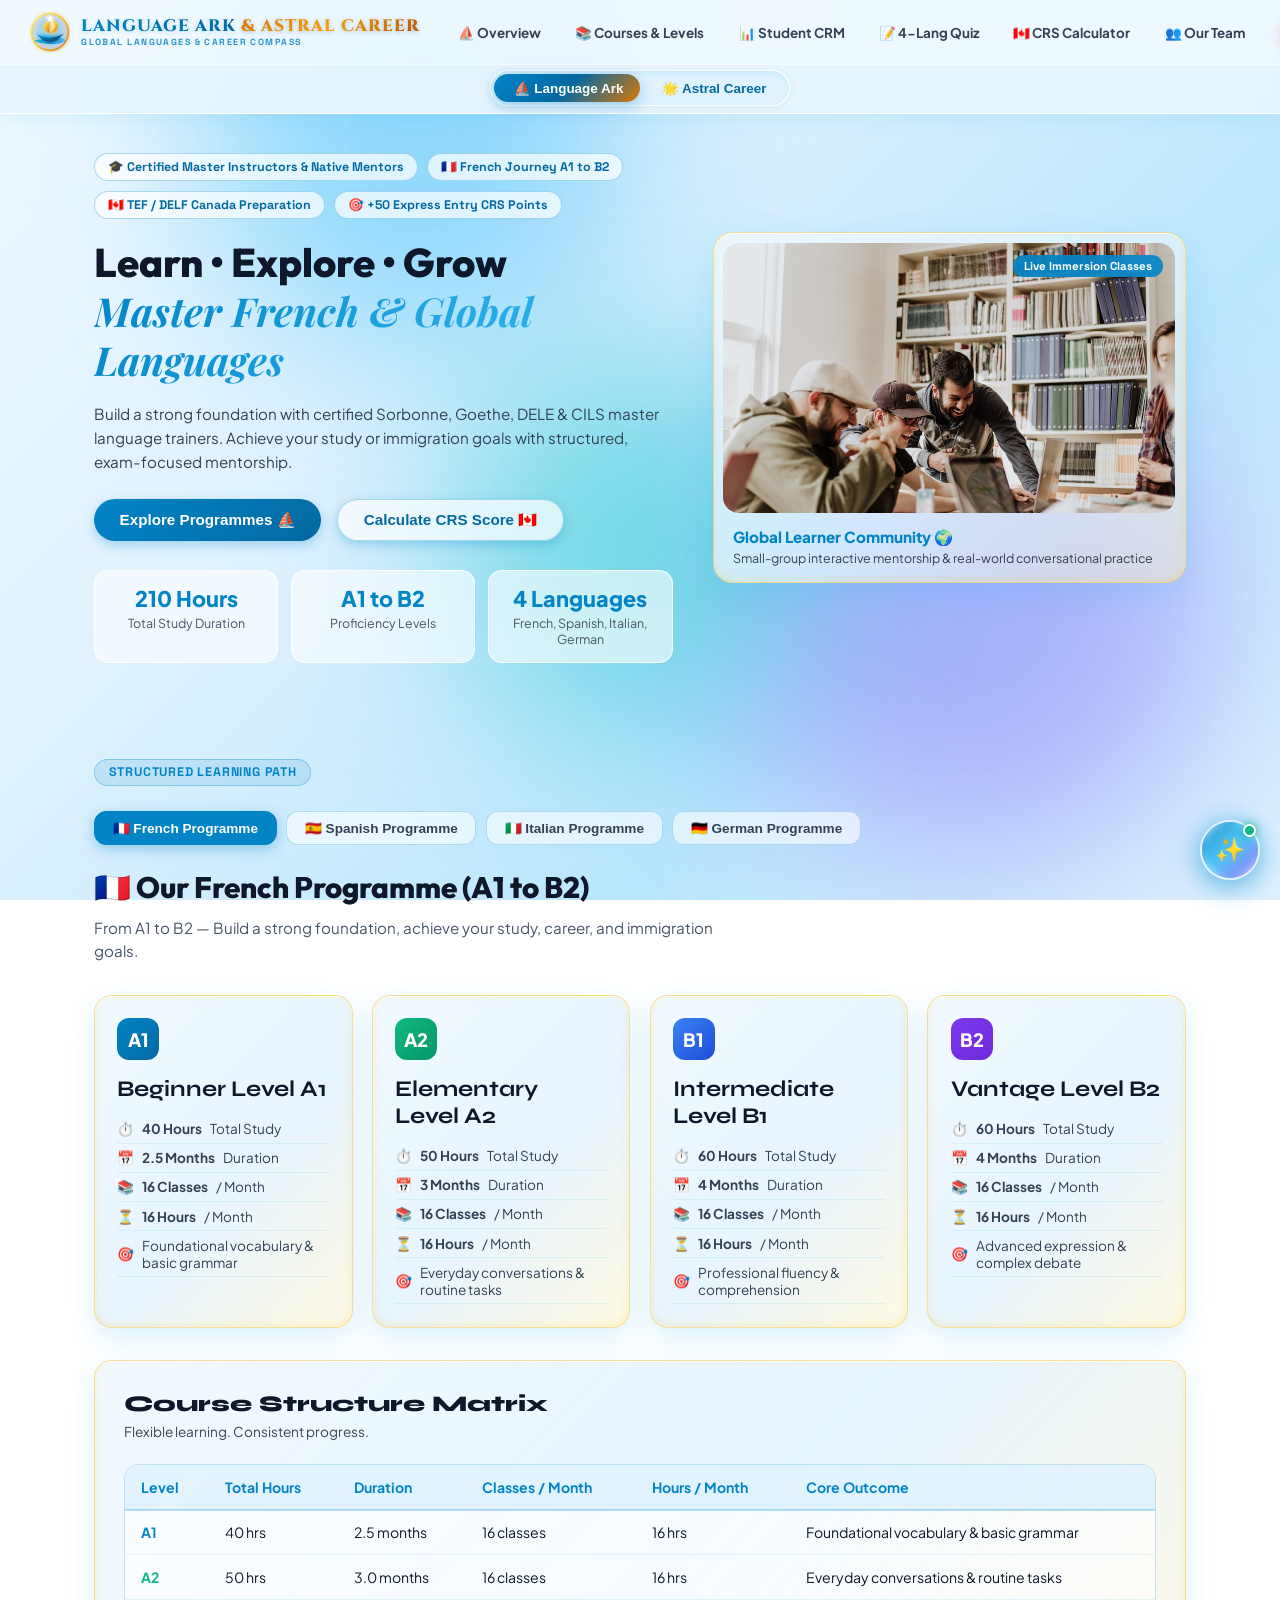
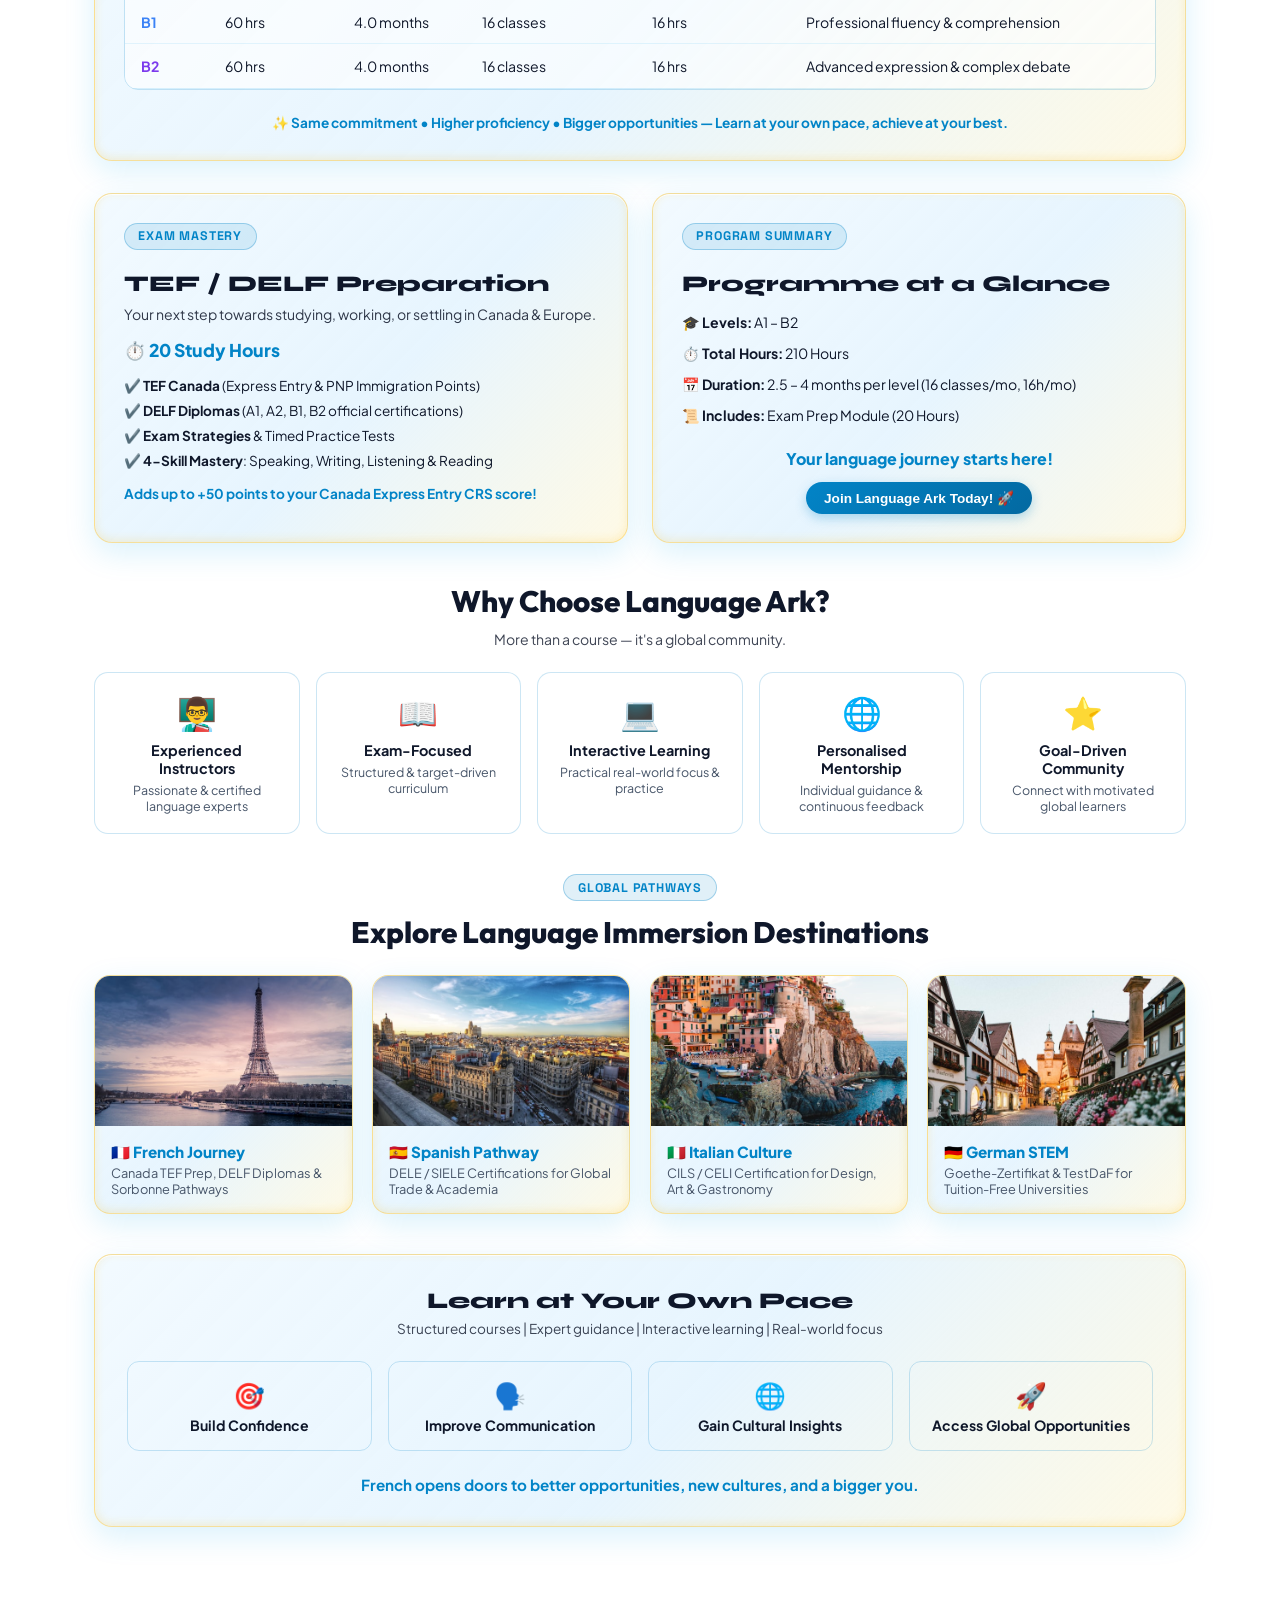
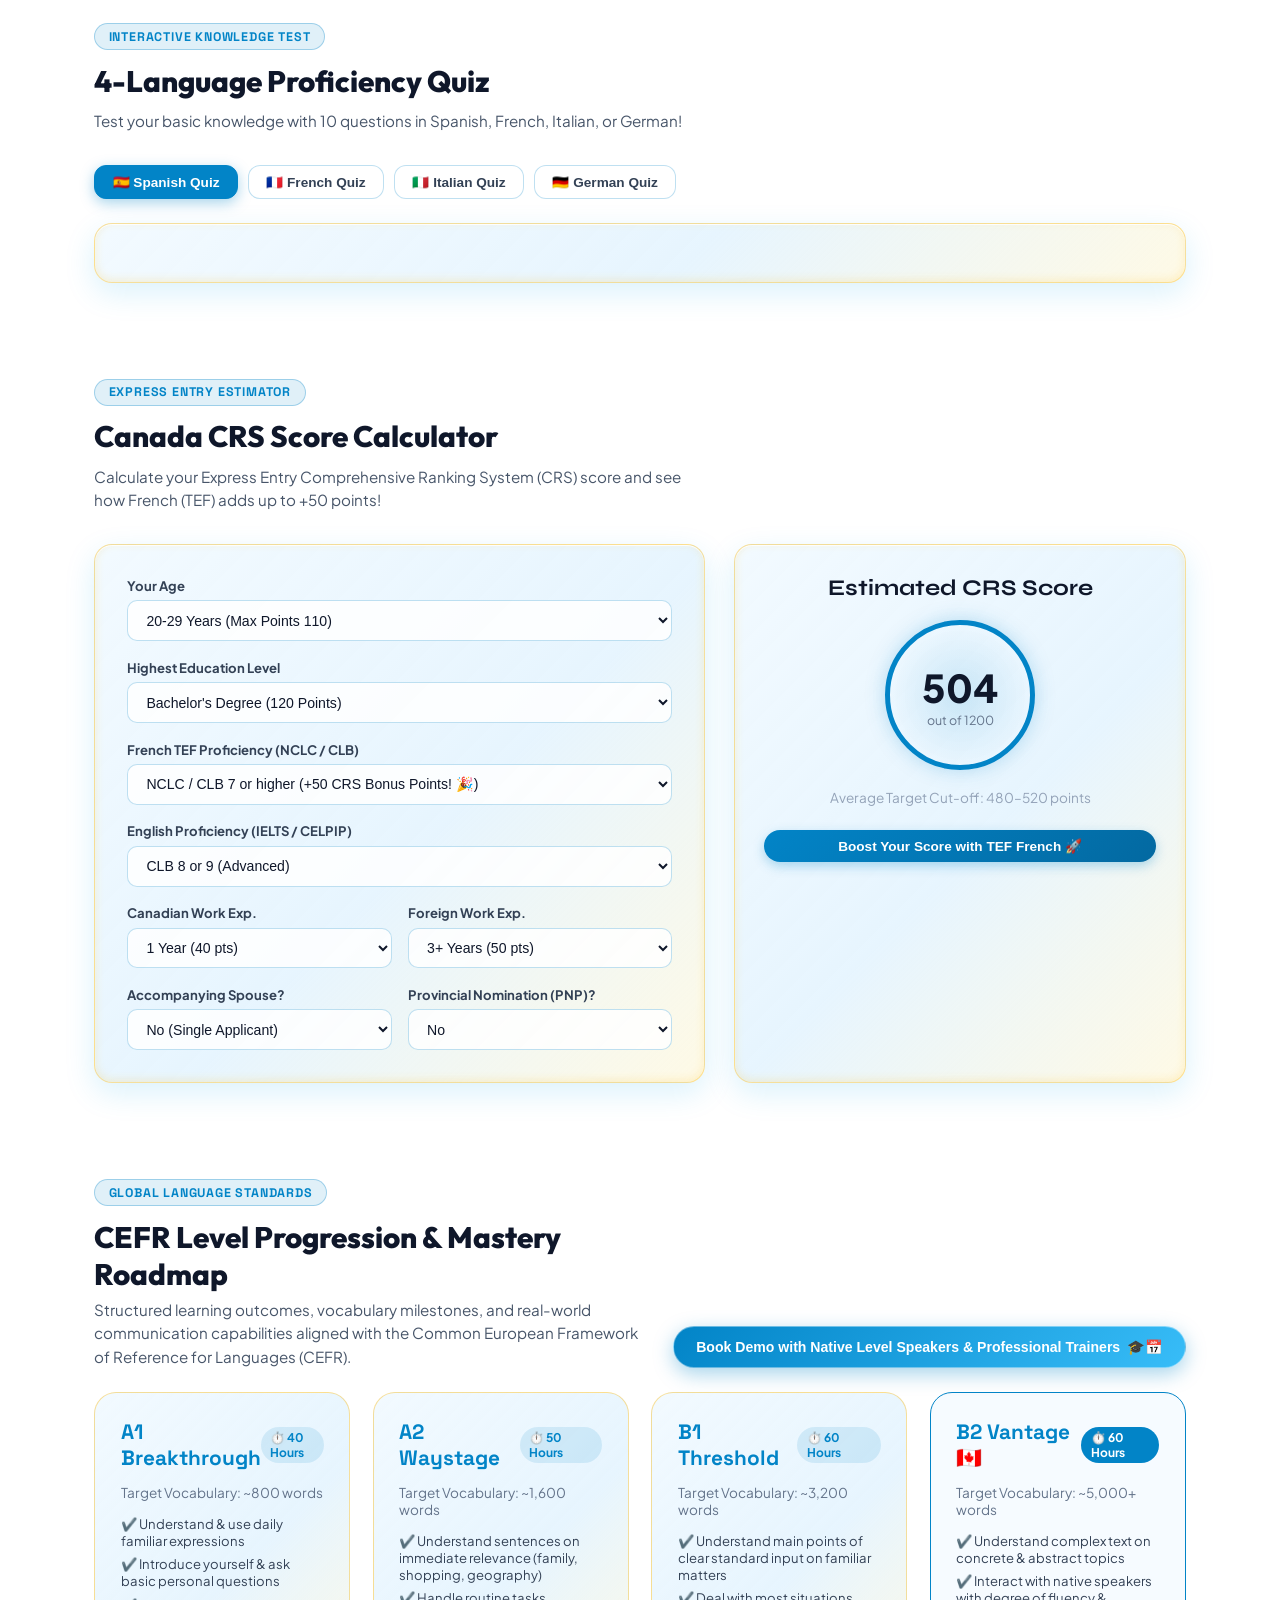
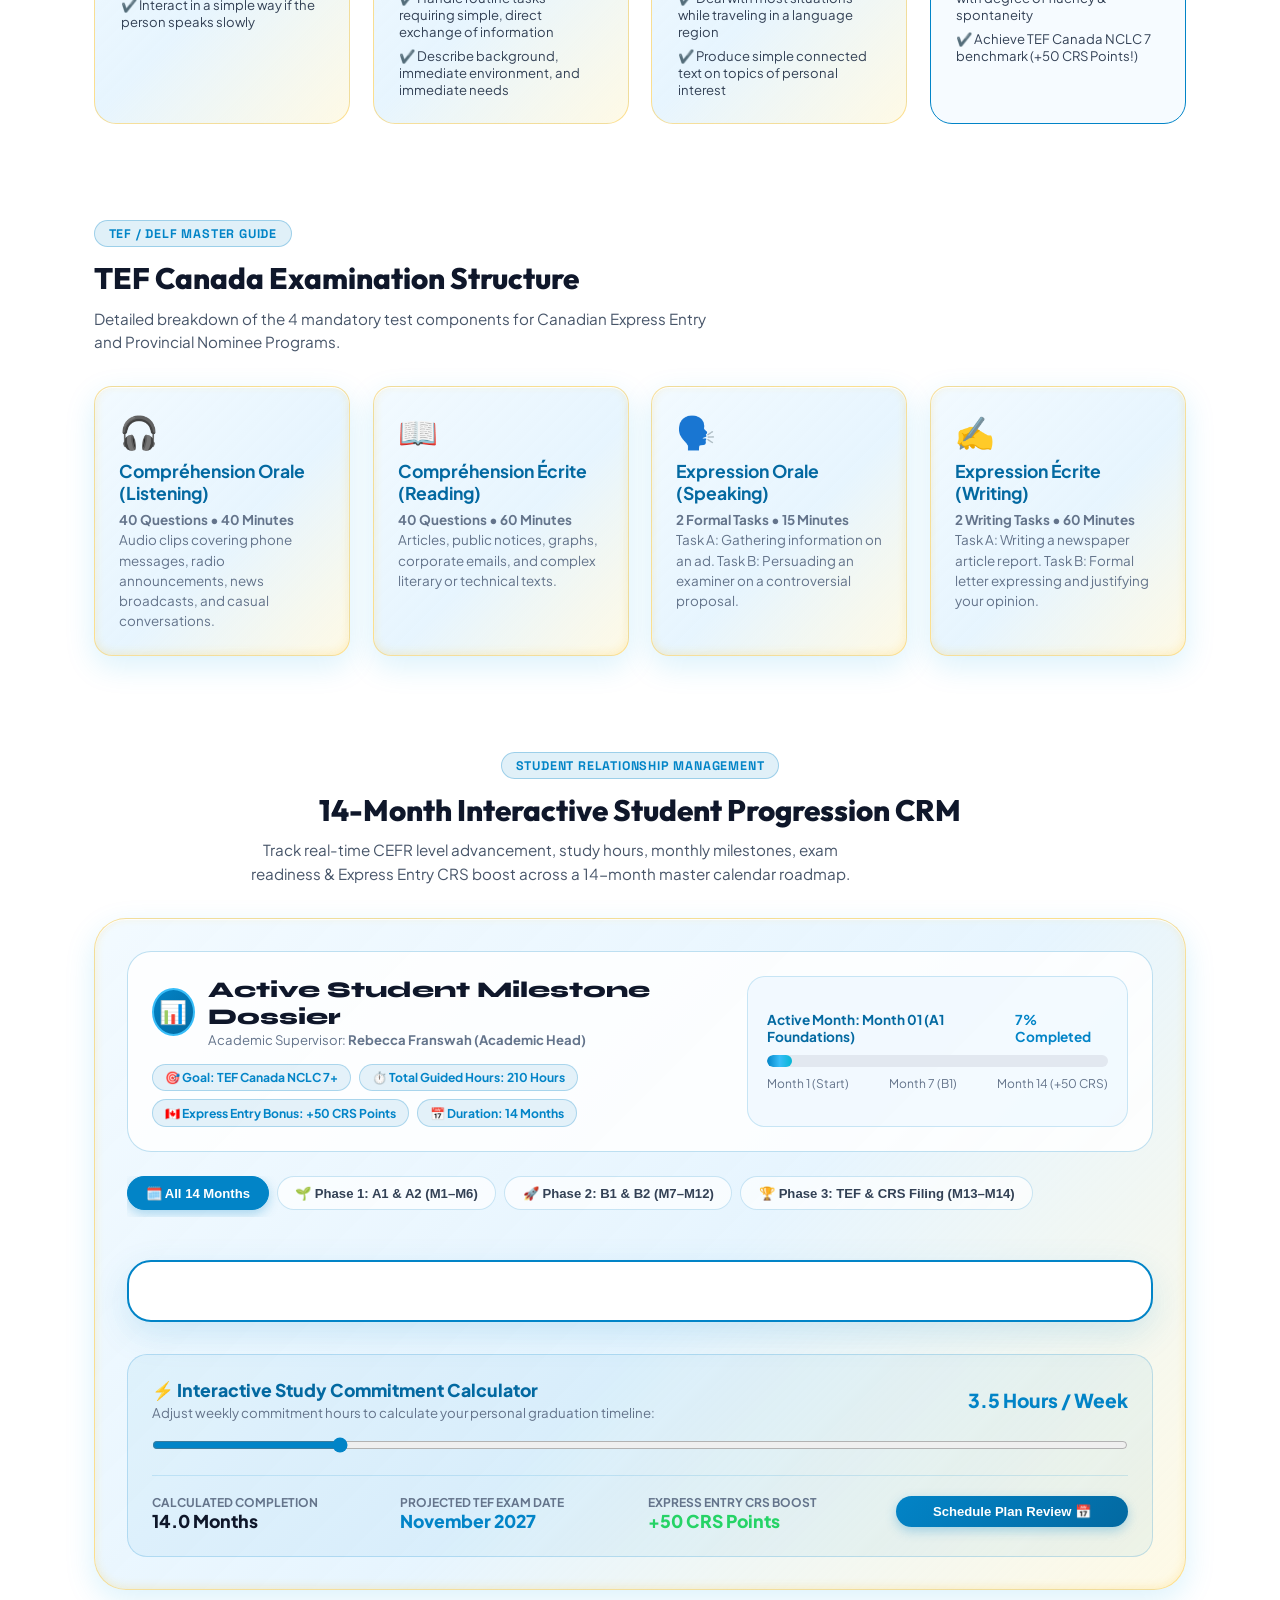
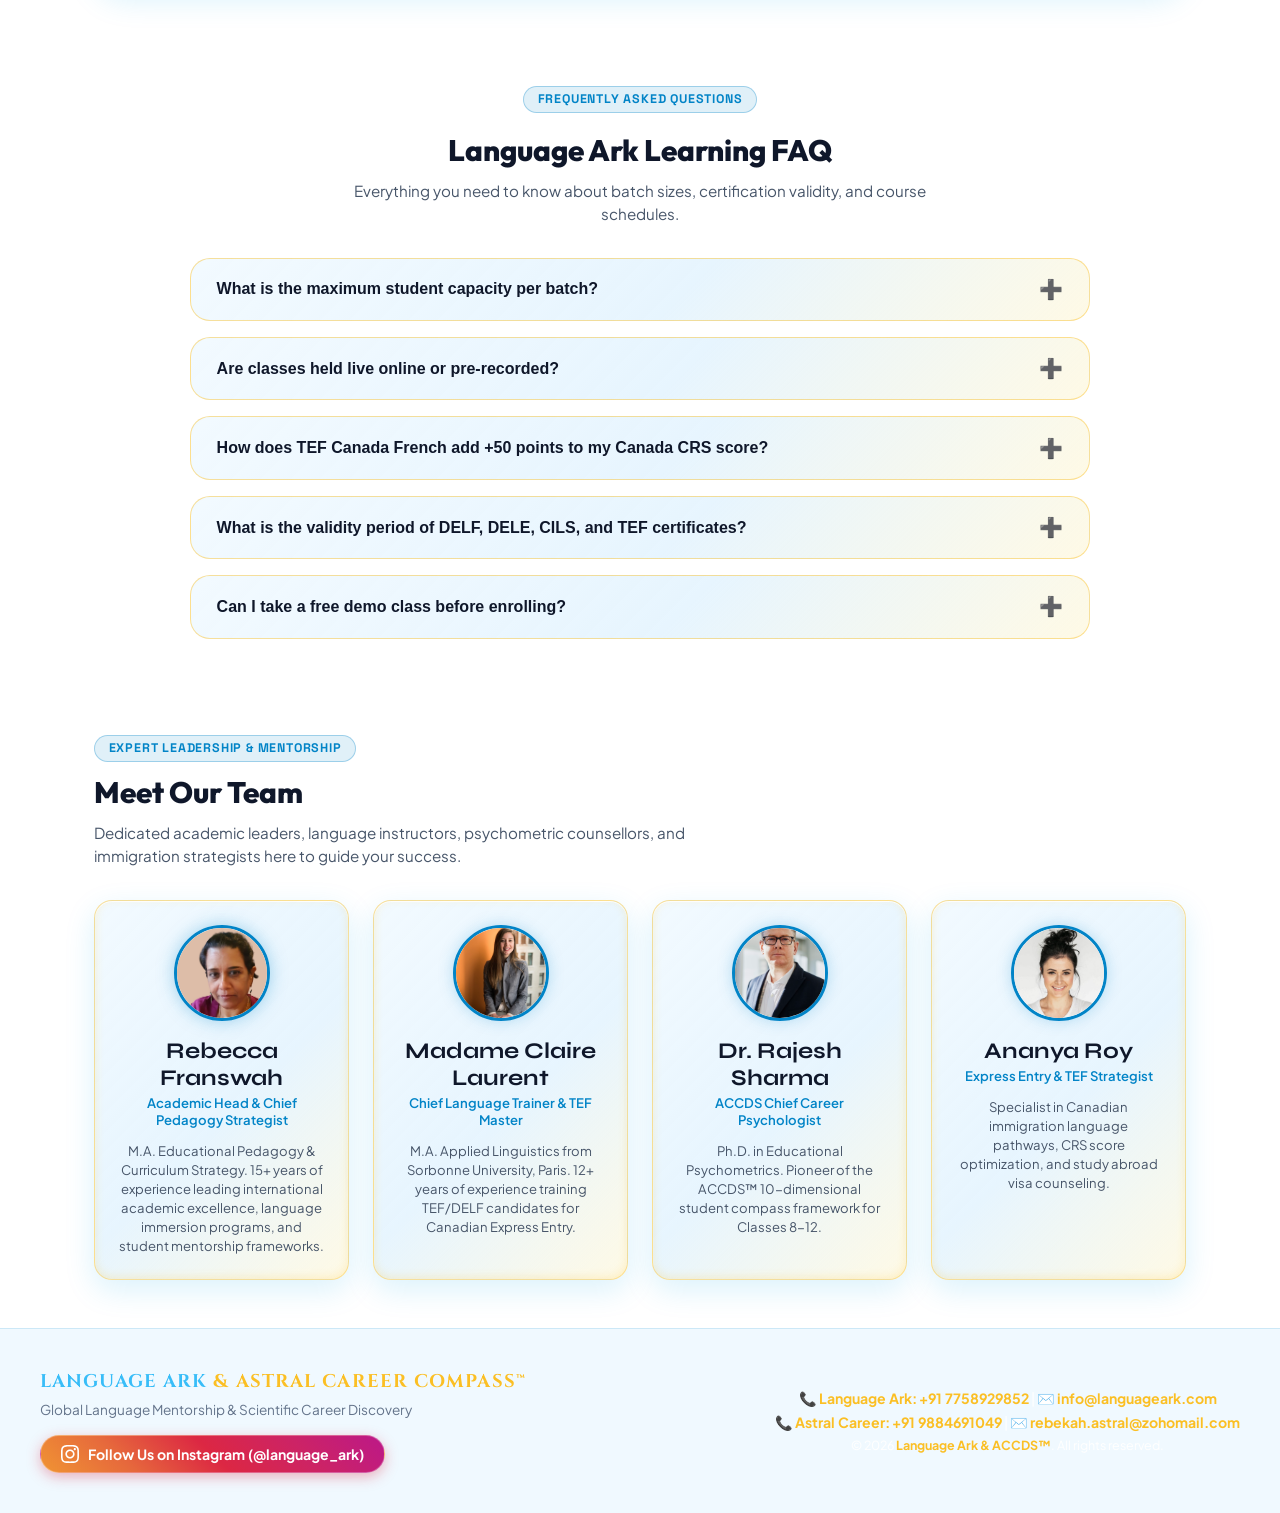
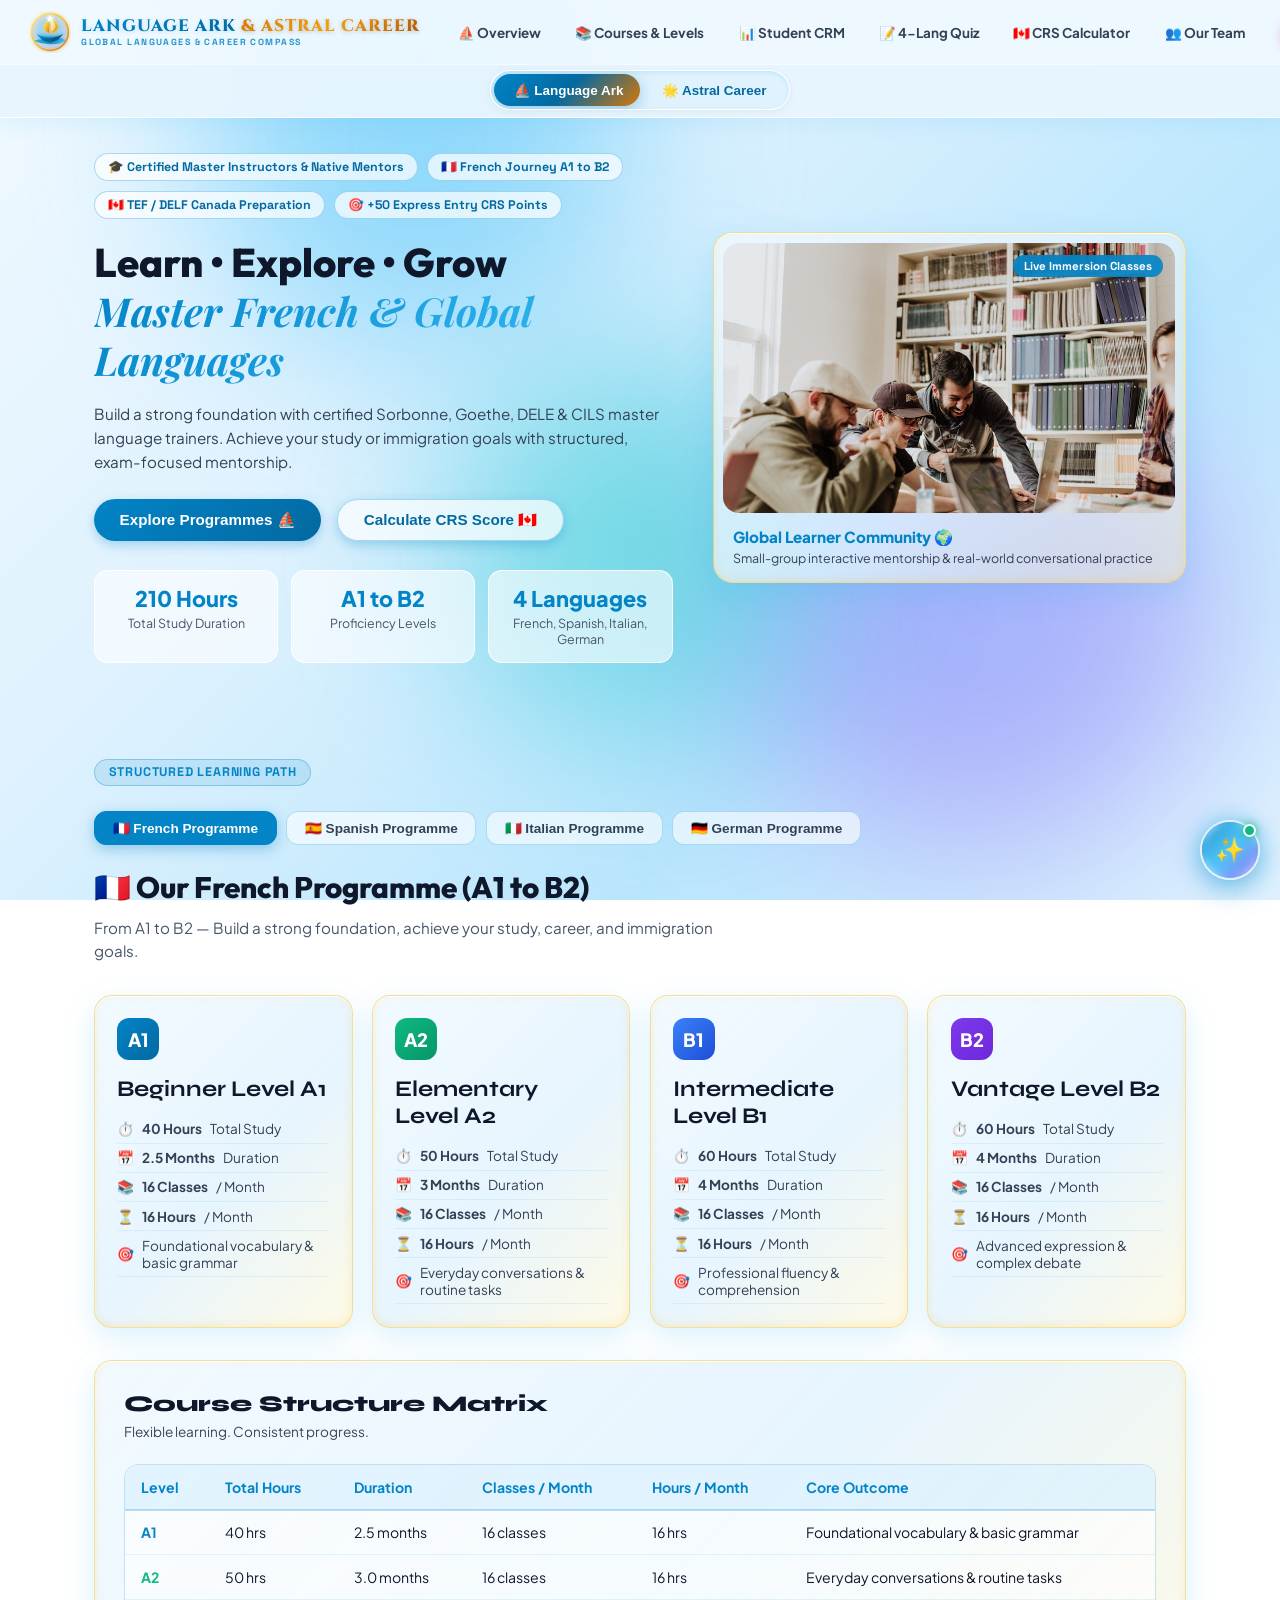
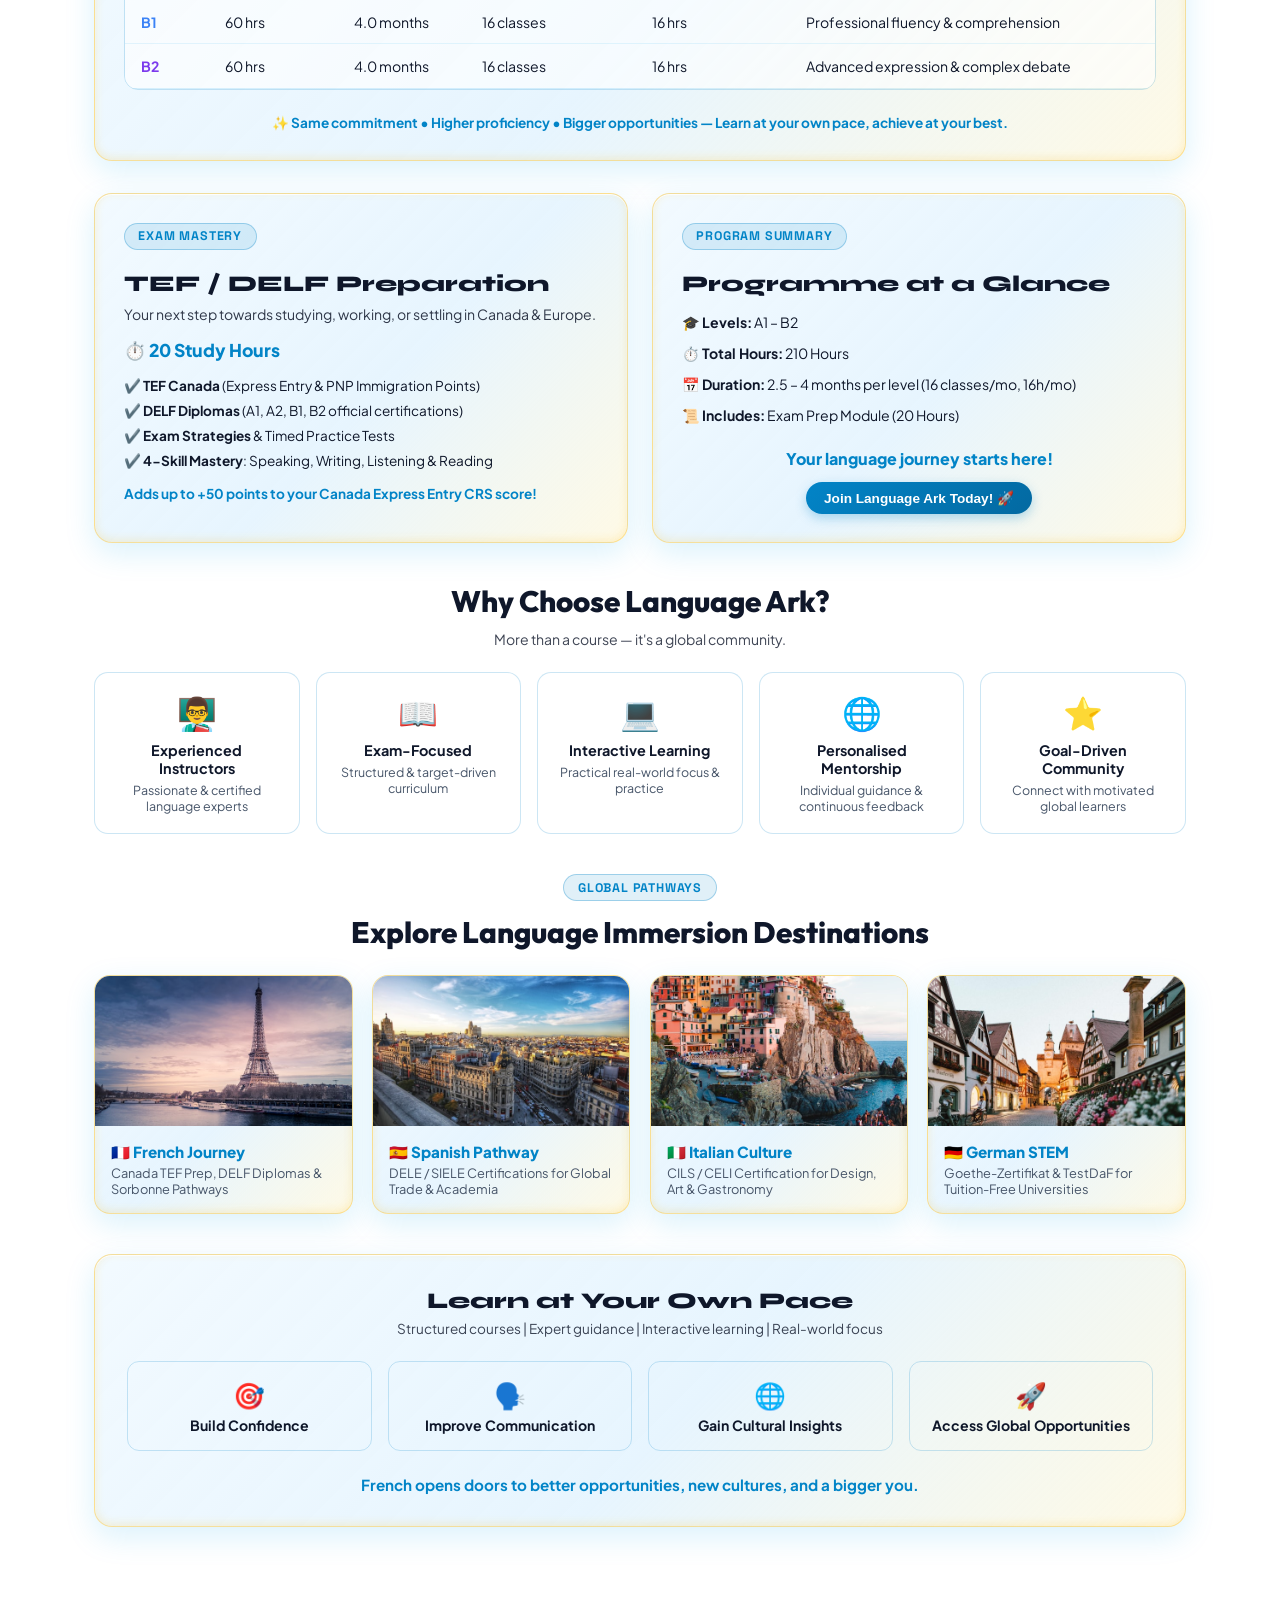
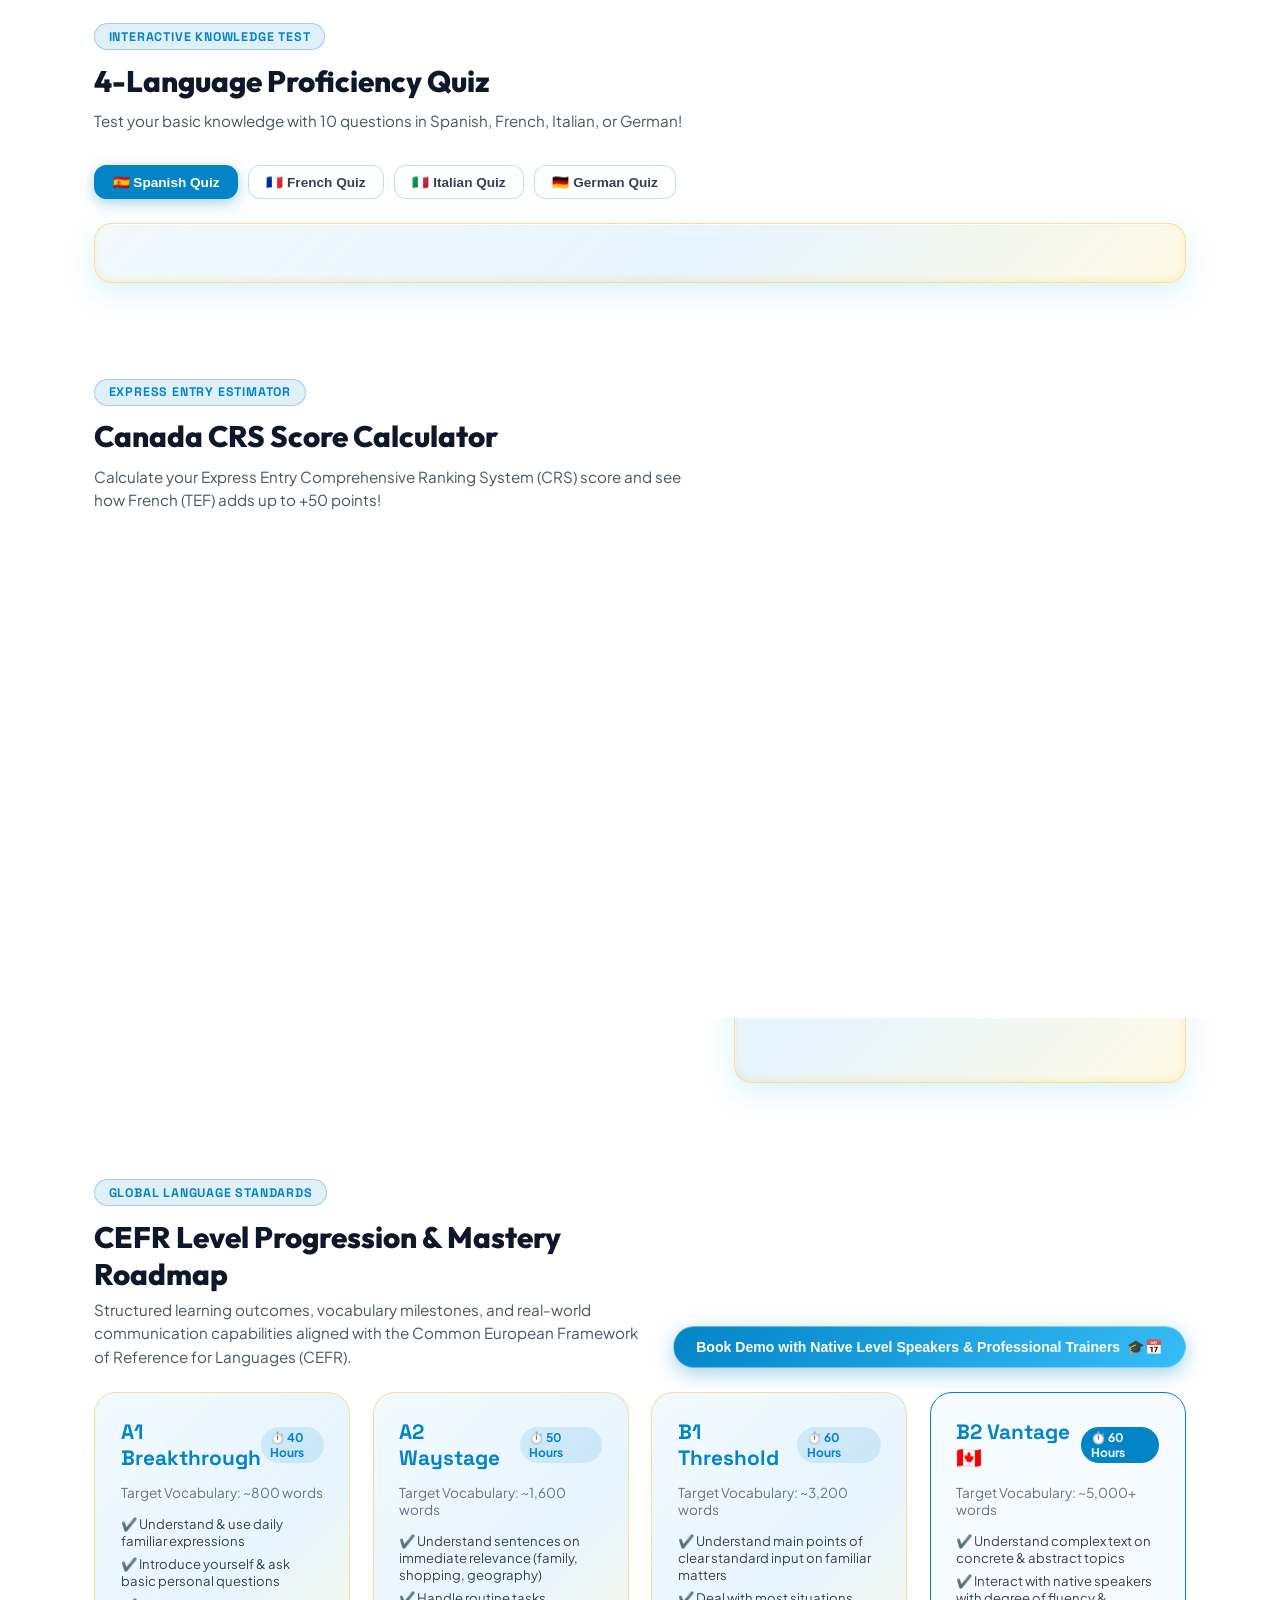
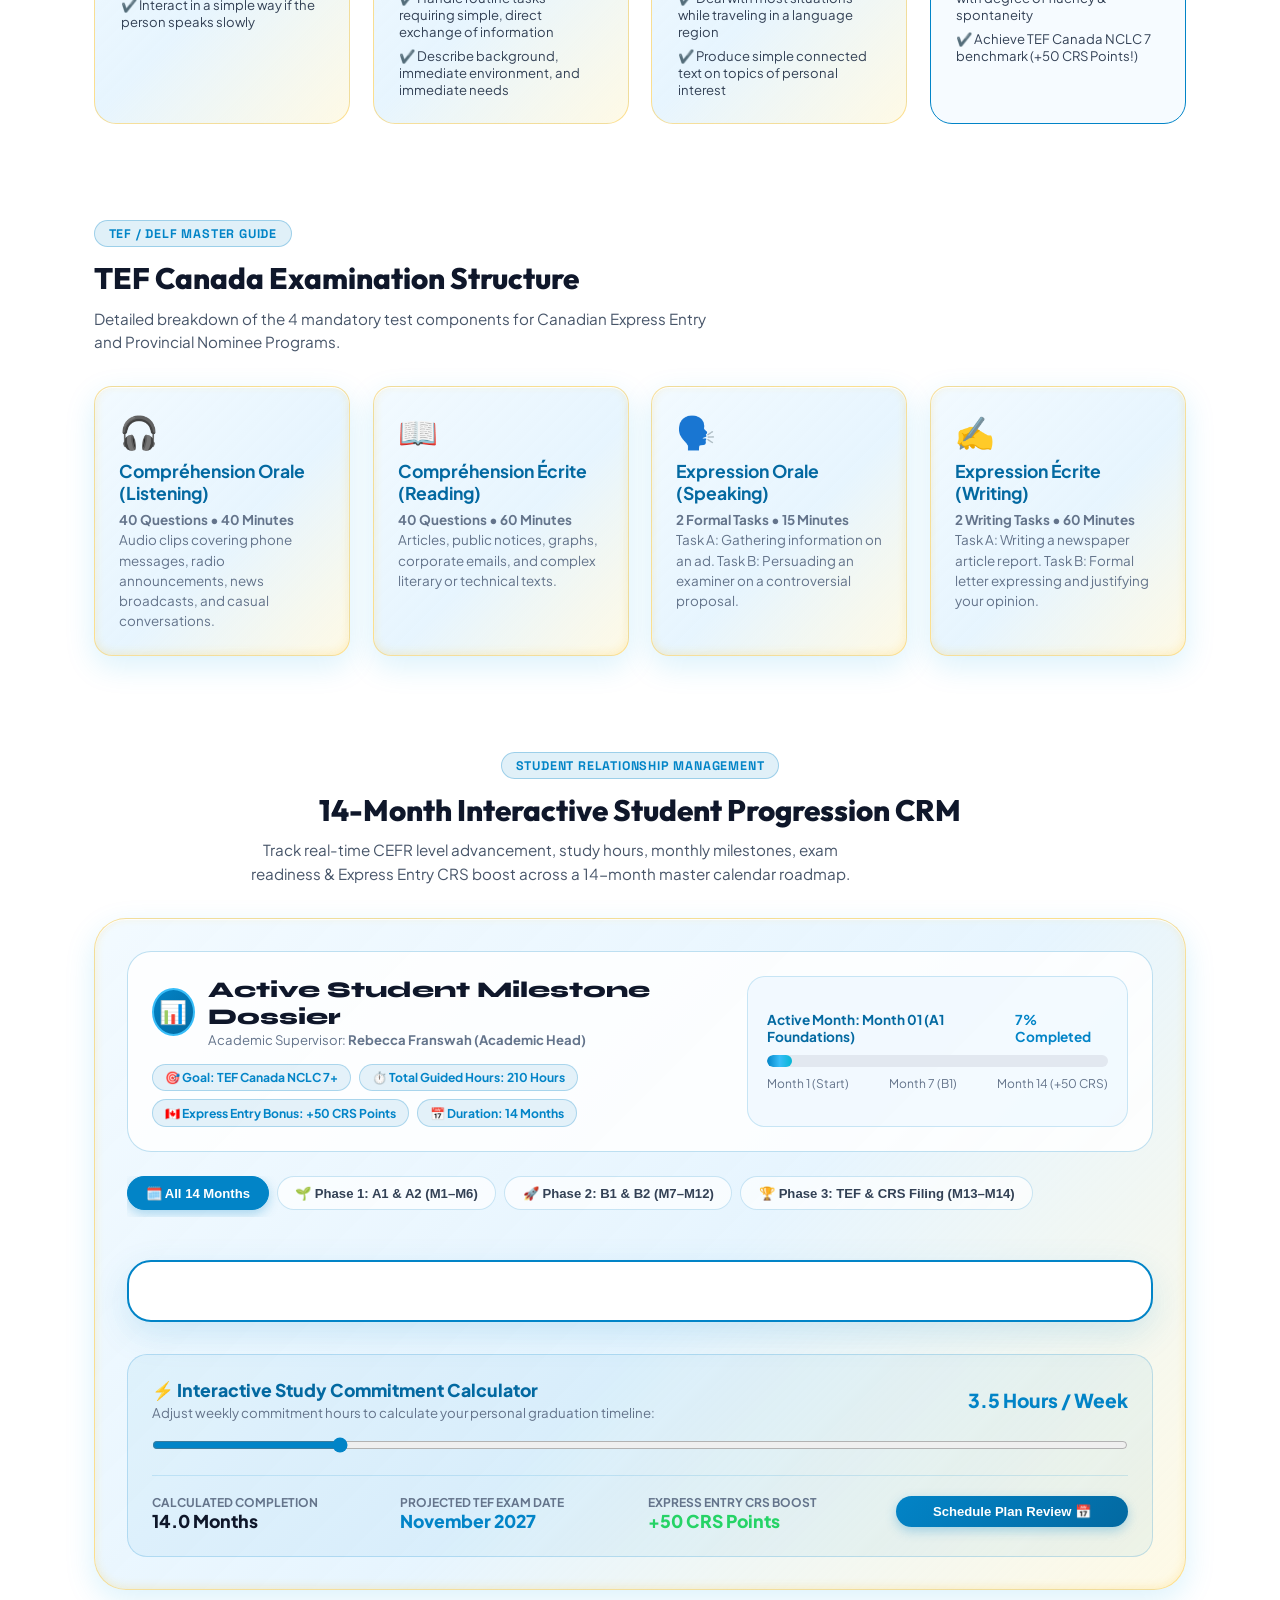
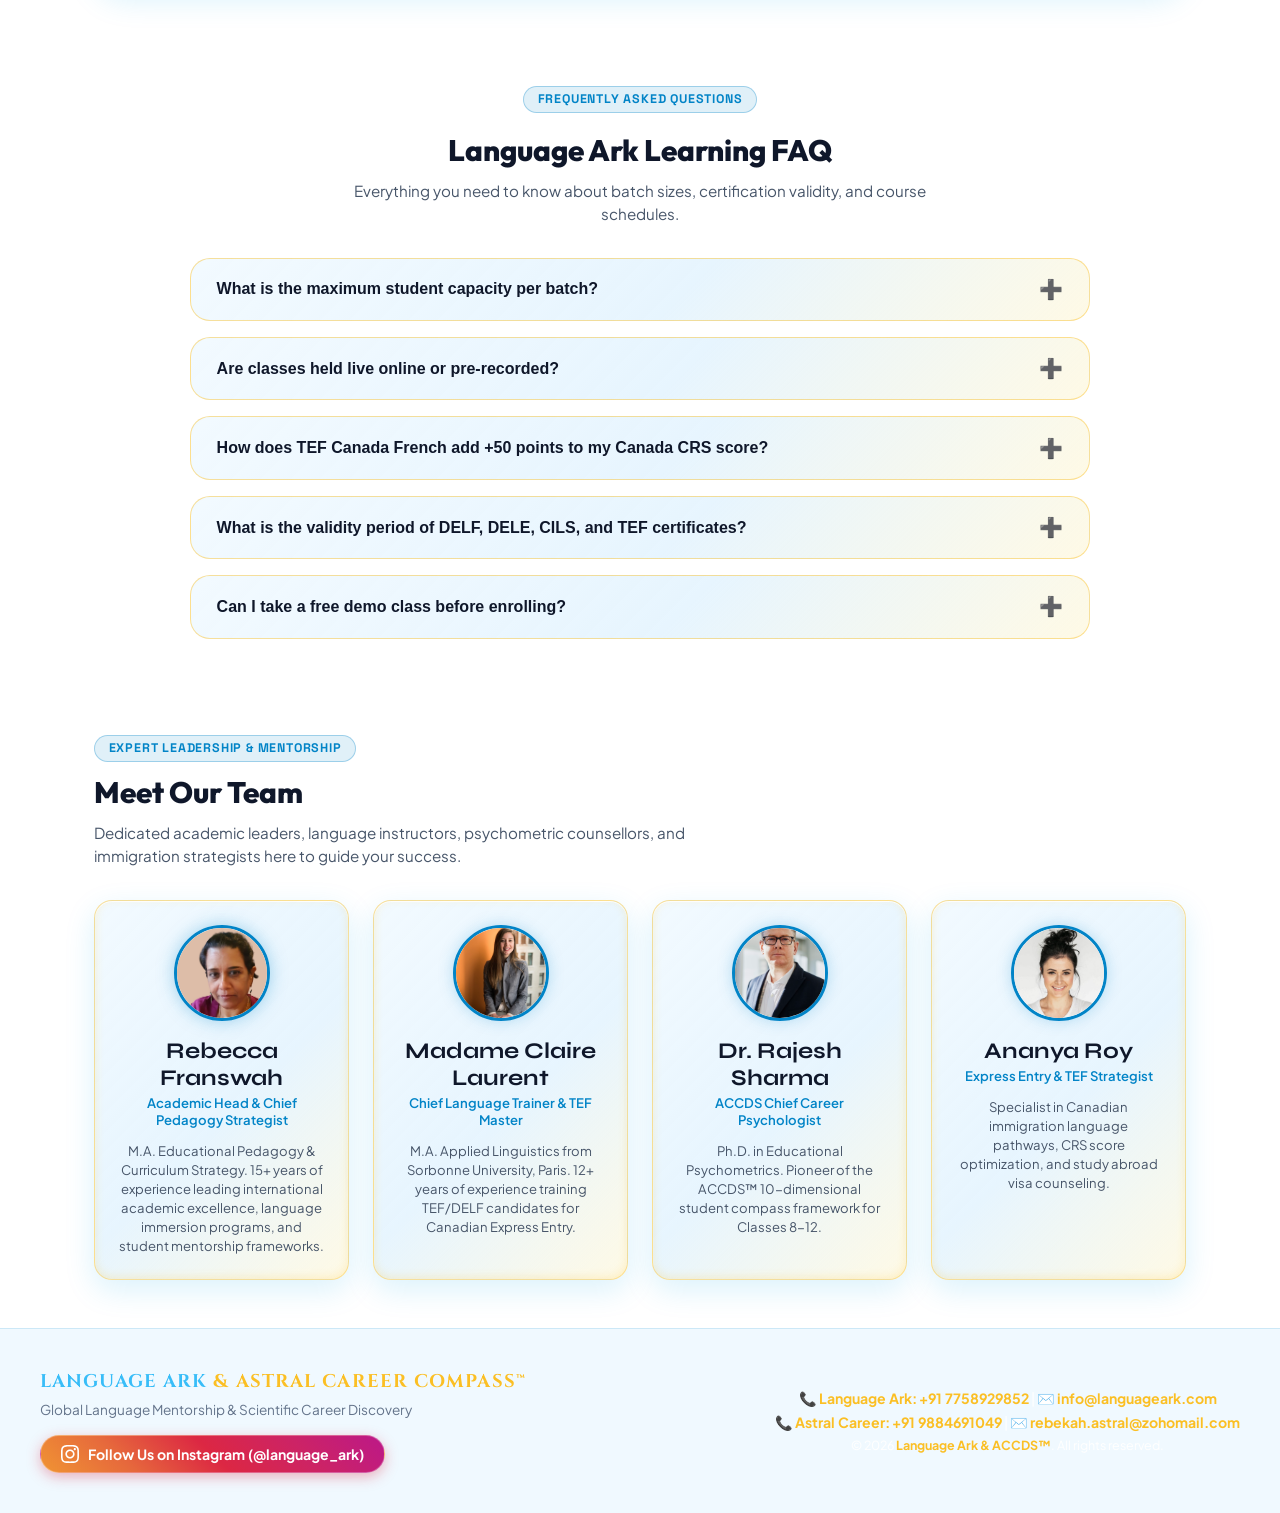
